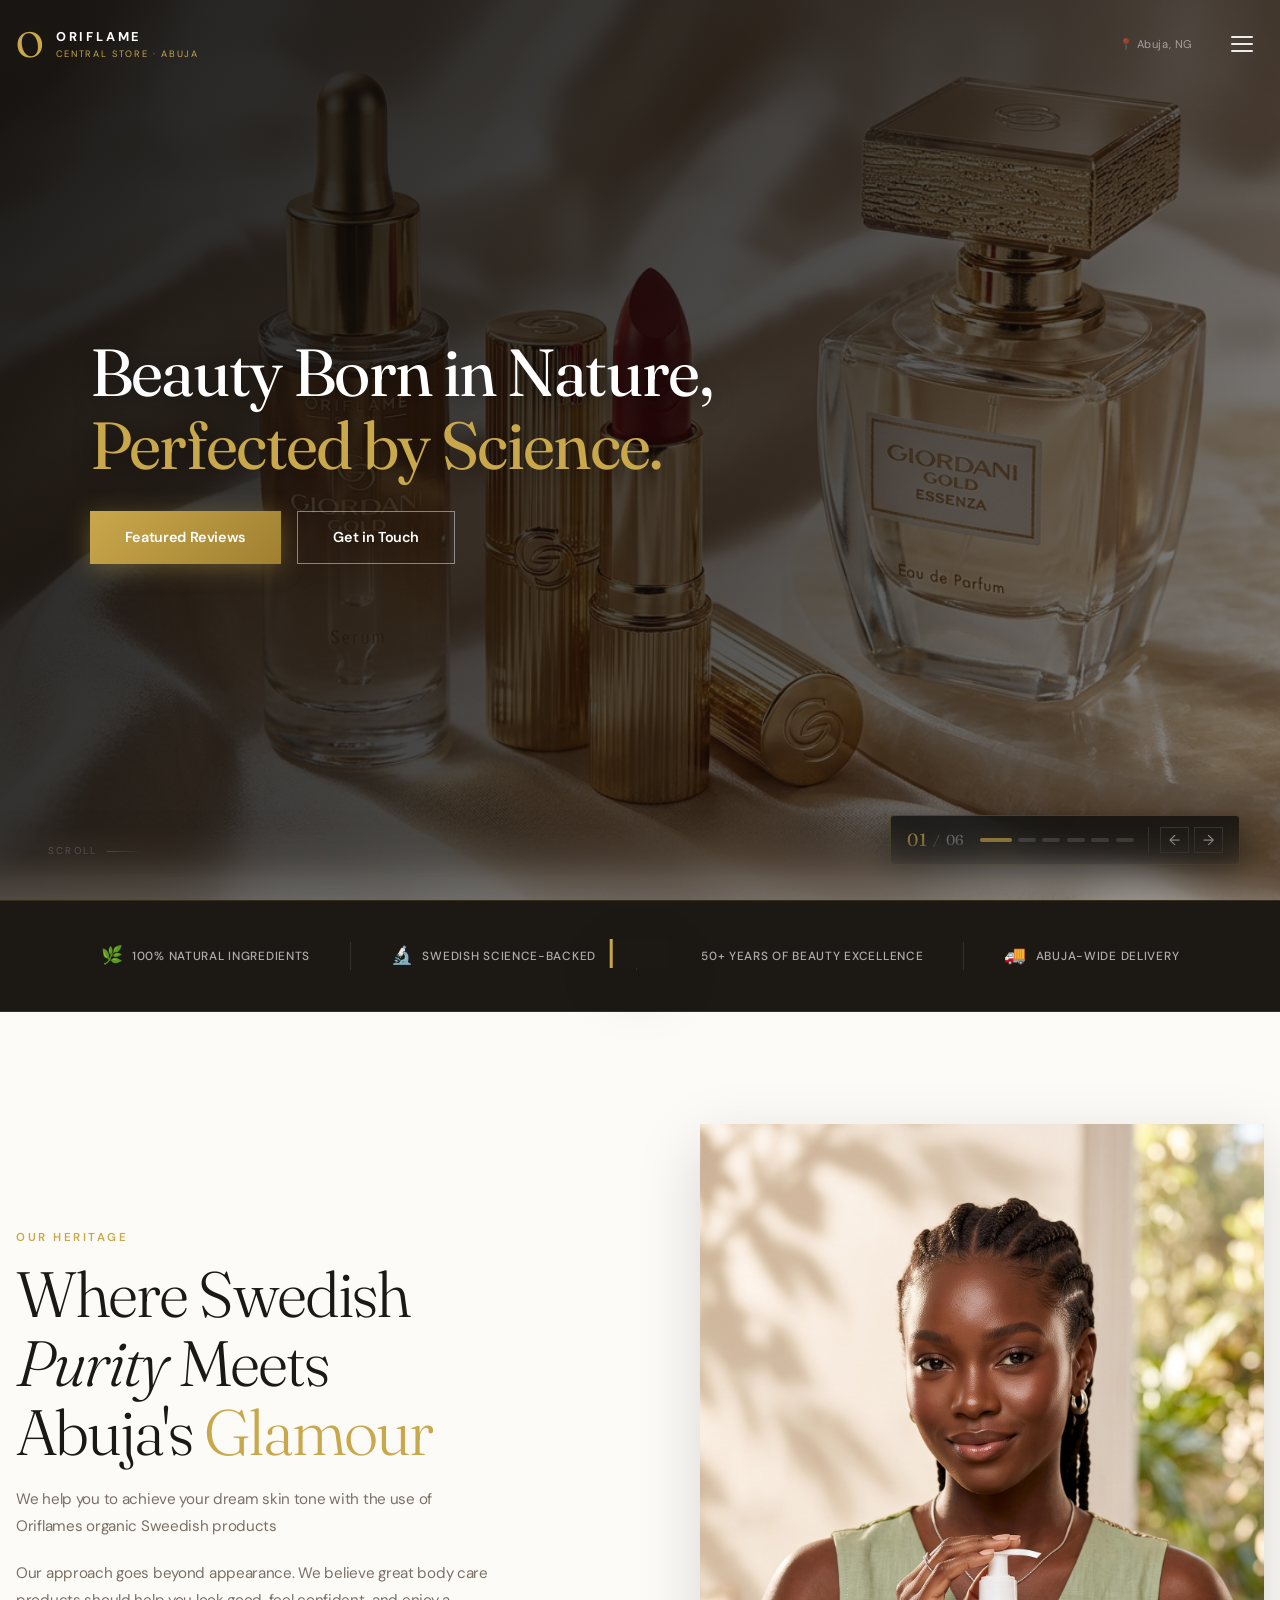
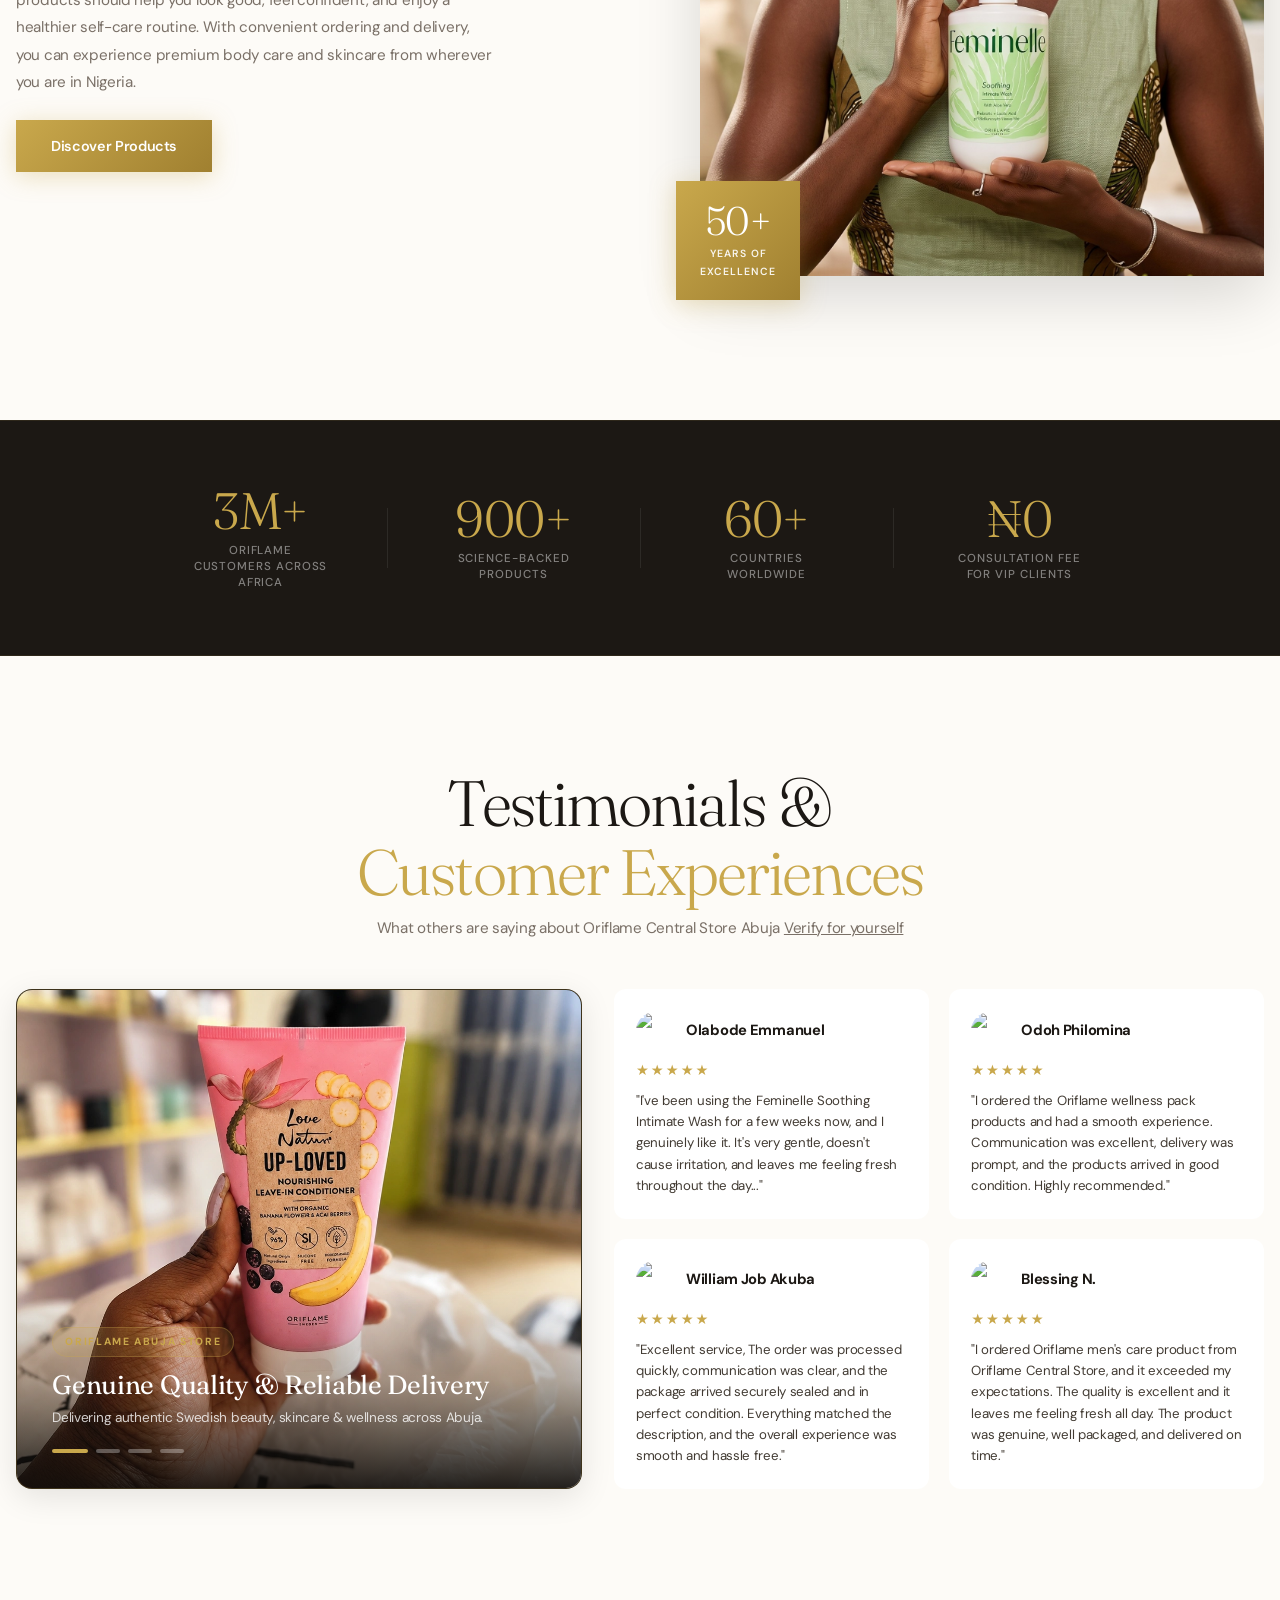
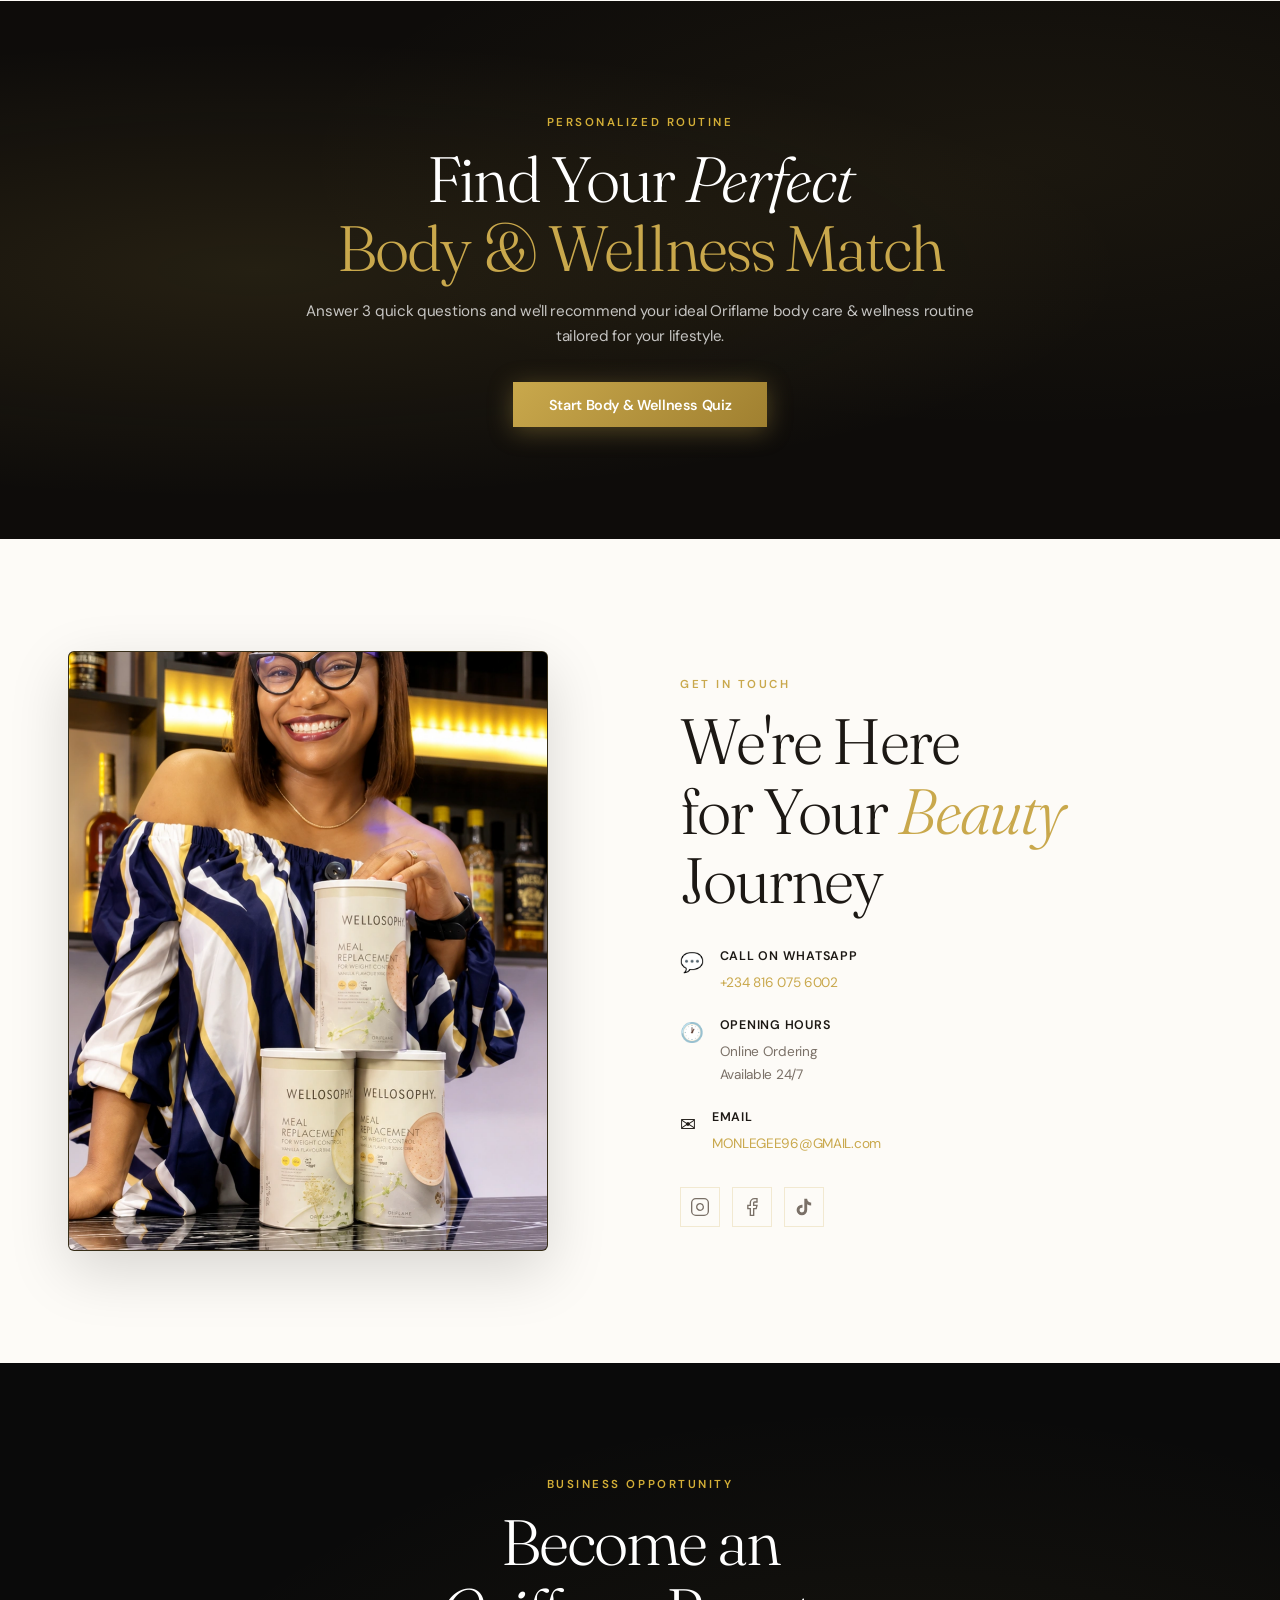
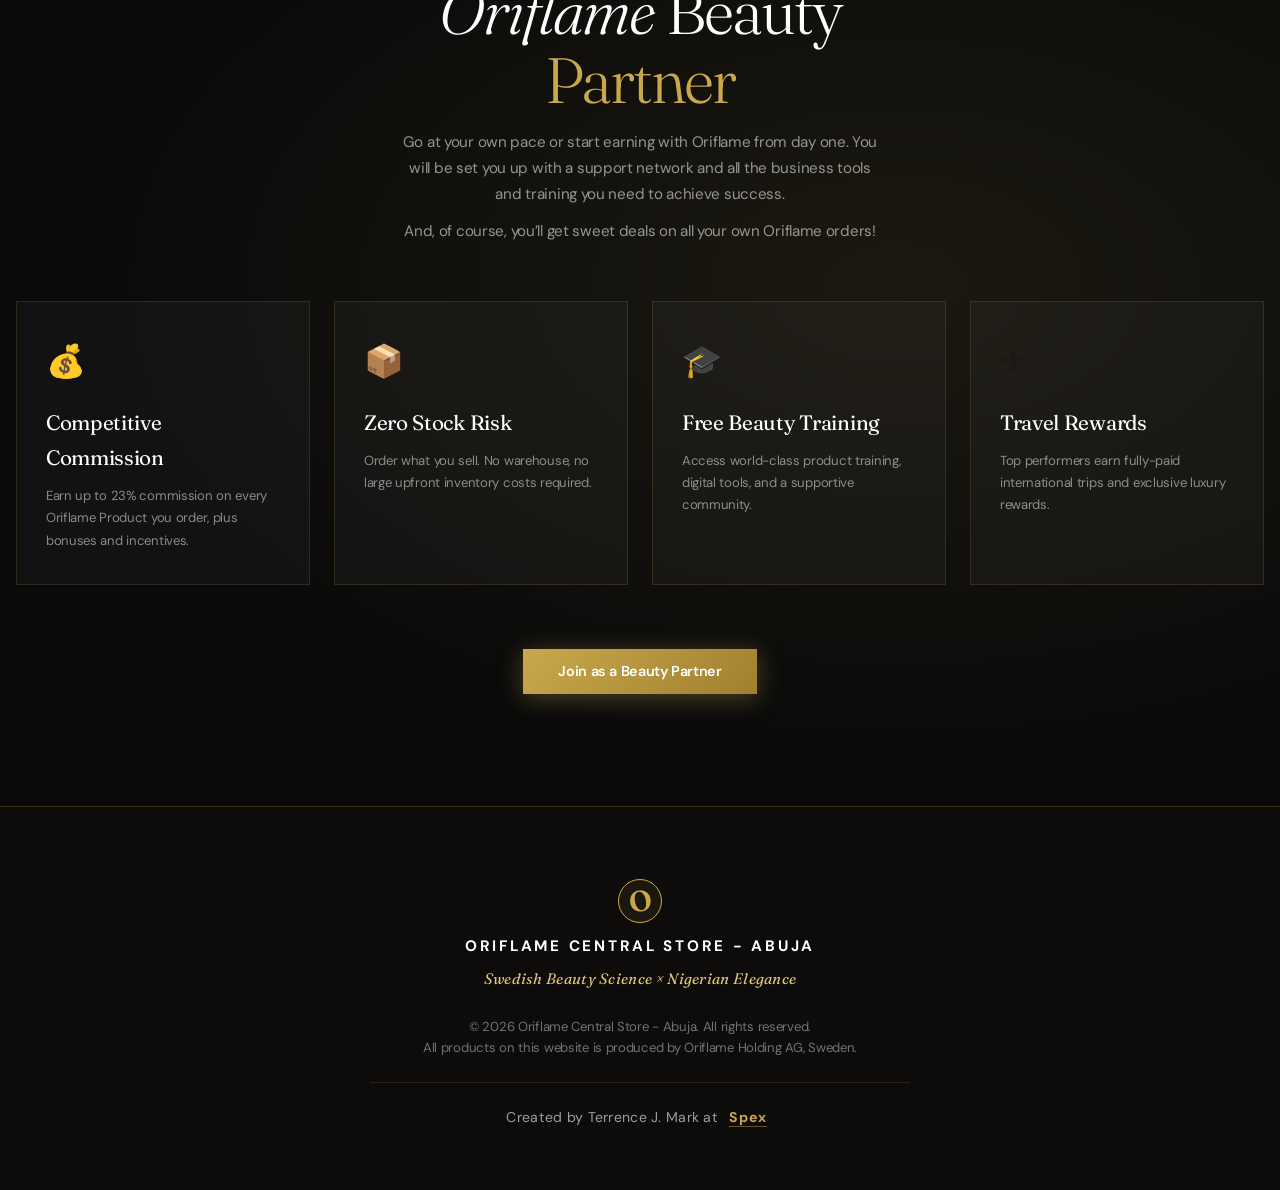
==== index.html @ 10091926 "Update Our Heritage description text in index.html" ====
<!DOCTYPE html>
<html lang="en">

<head>
  <meta charset="UTF-8" />
  <meta name="viewport" content="width=device-width, initial-scale=1.0" />
  <title>Oriflame Abuja | Swedish Beauty Science × Nigerian Elegance</title>
  <meta name="description"
    content="Oriflame Cosmetics Abuja Branch — Discover luxury Swedish skincare, Giordani Gold makeup, iconic fragrances, and wellness products. Book a VIP beauty consultation in Maitama, Wuse II or Gwarinpa." />
  <link rel="preconnect" href="https://fonts.googleapis.com" />
  <link rel="preconnect" href="https://fonts.gstatic.com" crossorigin />
  <link
    href="https://fonts.googleapis.com/css2?family=DM+Sans:ital,opsz,wght@0,9..40,300..700;1,9..40,300..700&family=Fraunces:ital,opsz,wght@0,9..144,300..700;1,9..144,300..700&display=swap"
    rel="stylesheet" />
  <link rel="stylesheet" href="styles.css" />
</head>

<body>

  <!-- ═══════ PRELOADER ═══════ -->
  <div id="preloader" class="preloader">
    <div class="preloader__inner">
      <div class="preloader__logo">
        <span class="preloader__logo-icon">O</span>
        <div class="preloader__logo-text">
          <span class="preloader__brand">ORIFLAME</span>
          <span class="preloader__sub">CENTRAL STORE · ABUJA</span>
        </div>
      </div>
      <div class="preloader__bar">
        <div class="preloader__fill"></div>
      </div>
    </div>
  </div>

  <!-- ═══════ TOAST ═══════ -->
  <div id="toast" class="toast" role="alert" aria-live="polite"></div>



  <!-- ═══════ CATALOGUE DRAWER (SIDEBAR ON DESKTOP, FULL PAGE ON MOBILE) ═══════ -->
  <div id="catalogue-overlay" class="catalogue-overlay"></div>
  <aside id="catalogue-drawer" class="catalogue-drawer" aria-label="Oriflame Product Catalogue">

    <!-- ── VIEW 1: CATALOGUE LIST VIEW ── -->
    <div id="catalogue-list-view" class="catalogue-view">
      <div class="catalogue-drawer__header">
        <div class="catalogue-drawer__header-actions">
          <button id="catalogue-back-to-menu-btn" class="catalogue-drawer__back-btn catalogue-drawer__back-btn--menu" aria-label="Back to navigation menu">
            <svg viewBox="0 0 24 24" width="16" height="16" fill="none" stroke="currentColor" stroke-width="2.2" stroke-linecap="round" stroke-linejoin="round">
              <line x1="19" y1="12" x2="5" y2="12"></line>
              <polyline points="12 19 5 12 12 5"></polyline>
            </svg>
            <span>Back to Menu</span>
          </button>
          <button id="catalogue-close-btn" class="catalogue-drawer__close" aria-label="Close catalogue">&#x2715;</button>
        </div>
        <div class="catalogue-drawer__title-wrap">
          <span class="catalogue-drawer__eyebrow">Abuja Store</span>
          <h2 class="catalogue-drawer__title">Product Catalogue</h2>
        </div>
      </div>

      <div class="catalogue-drawer__body">
        <div class="catalogue-list">
          <!-- Item 1: Optimals set -->
          <div class="catalog-list-item" data-id="cat-01">
            <div class="catalog-list-item__head" role="button" tabindex="0">
              <div class="catalog-list-item__thumb">
                <img src="assets/images/cat_optimals.webp" alt="Optimals set" />
              </div>
              <div class="catalog-list-item__meta">
                <h3 class="catalog-list-item__title">Optimals set</h3>
                <p class="catalog-list-item__preview">When your skin tone evens o...</p>
              </div>
              <div class="catalog-list-item__toggle" aria-hidden="true">
                <svg class="toggle-icon-plus" viewBox="0 0 24 24" width="18" height="18" fill="none"
                  stroke="currentColor" stroke-width="2">
                  <line x1="12" y1="5" x2="12" y2="19"></line>
                  <line x1="5" y1="12" x2="19" y2="12"></line>
                </svg>
              </div>
            </div>
          </div>

          <!-- Item 2: Weightloss mistakes -->
          <div class="catalog-list-item" data-id="cat-02">
            <div class="catalog-list-item__head" role="button" tabindex="0">
              <div class="catalog-list-item__thumb">
                <img src="assets/images/cat_weightloss.webp" alt="Weightloss mistakes" />
              </div>
              <div class="catalog-list-item__meta">
                <h3 class="catalog-list-item__title">Weightloss mistakes</h3>
                <p class="catalog-list-item__preview">Weightloss doesn't have to b...</p>
              </div>
              <div class="catalog-list-item__toggle" aria-hidden="true">
                <svg class="toggle-icon-plus" viewBox="0 0 24 24" width="18" height="18" fill="none"
                  stroke="currentColor" stroke-width="2">
                  <line x1="12" y1="5" x2="12" y2="19"></line>
                  <line x1="5" y1="12" x2="19" y2="12"></line>
                </svg>
              </div>
            </div>
          </div>

          <!-- Item 3: Personal hygiene -->
          <div class="catalog-list-item" data-id="cat-03">
            <div class="catalog-list-item__head" role="button" tabindex="0">
              <div class="catalog-list-item__thumb">
                <img src="assets/images/cat_hygiene.webp" alt="Personal Hygiene" />
              </div>
              <div class="catalog-list-item__meta">
                <h3 class="catalog-list-item__title">Personal Hygiene</h3>
                <p class="catalog-list-item__preview">Personal Hygiene takes anot...</p>
              </div>
              <div class="catalog-list-item__toggle" aria-hidden="true">
                <svg class="toggle-icon-plus" viewBox="0 0 24 24" width="18" height="18" fill="none"
                  stroke="currentColor" stroke-width="2">
                  <line x1="12" y1="5" x2="12" y2="19"></line>
                  <line x1="5" y1="12" x2="19" y2="12"></line>
                </svg>
              </div>
            </div>
          </div>

          <!-- Item 4: FRAGRANCES -->
          <div class="catalog-list-item" data-id="cat-04">
            <div class="catalog-list-item__head" role="button" tabindex="0">
              <div class="catalog-list-item__thumb">
                <img src="assets/images/cat_fragrances.webp" alt="FRAGRANCES" />
              </div>
              <div class="catalog-list-item__meta">
                <h3 class="catalog-list-item__title">FRAGRANCES</h3>
                <p class="catalog-list-item__preview">Celebrate Life and Smell fab...</p>
              </div>
              <div class="catalog-list-item__toggle" aria-hidden="true">
                <svg class="toggle-icon-plus" viewBox="0 0 24 24" width="18" height="18" fill="none"
                  stroke="currentColor" stroke-width="2">
                  <line x1="12" y1="5" x2="12" y2="19"></line>
                  <line x1="5" y1="12" x2="19" y2="12"></line>
                </svg>
              </div>
            </div>
          </div>

          <!-- Item 5: ALL OR NOTHING -->
          <div class="catalog-list-item" data-id="cat-05">
            <div class="catalog-list-item__head" role="button" tabindex="0">
              <div class="catalog-list-item__thumb">
                <img src="assets/images/cat_all_or_nothing.webp" alt="ALL OR NOTHING Parfum" />
              </div>
              <div class="catalog-list-item__meta">
                <h3 class="catalog-list-item__title">ALL OR NOTHING</h3>
                <p class="catalog-list-item__preview">Live life with passion and b...</p>
              </div>
              <div class="catalog-list-item__toggle" aria-hidden="true">
                <svg class="toggle-icon-plus" viewBox="0 0 24 24" width="18" height="18" fill="none"
                  stroke="currentColor" stroke-width="2">
                  <line x1="12" y1="5" x2="12" y2="19"></line>
                  <line x1="5" y1="12" x2="19" y2="12"></line>
                </svg>
              </div>
            </div>
          </div>

          <!-- Item 6: NovAge MEN -->
          <div class="catalog-list-item" data-id="cat-06">
            <div class="catalog-list-item__head" role="button" tabindex="0">
              <div class="catalog-list-item__thumb">
                <img src="assets/images/cat_novage_men.webp" alt="NovAge MEN Set" />
              </div>
              <div class="catalog-list-item__meta">
                <h3 class="catalog-list-item__title">NovAge MEN</h3>
                <p class="catalog-list-item__preview">Engineered for men's skin to...</p>
              </div>
              <div class="catalog-list-item__toggle" aria-hidden="true">
                <svg class="toggle-icon-plus" viewBox="0 0 24 24" width="18" height="18" fill="none"
                  stroke="currentColor" stroke-width="2">
                  <line x1="12" y1="5" x2="12" y2="19"></line>
                  <line x1="5" y1="12" x2="19" y2="12"></line>
                </svg>
              </div>
            </div>
          </div>
        </div>
      </div>

      <!-- Mobile / Bottom close button -->
      <div class="catalogue-drawer__footer">
        <button id="catalogue-bottom-close-btn" class="btn-catalogue-close">
          <span class="btn-catalogue-close__icon">✕</span>
          <span>Close Catalogue</span>
        </button>
      </div>
    </div>

    <!-- ── VIEW 2: PRODUCT DETAIL VIEW (SHOWN WHEN PICTURE IS CLICKED) ── -->
    <div id="catalogue-detail-view" class="catalogue-view" style="display: none;">
      <div class="catalogue-drawer__header catalogue-drawer__header--detail">
        <button id="catalogue-back-btn" class="catalogue-drawer__back-btn" aria-label="Go back to catalogue">
          <svg viewBox="0 0 24 24" width="18" height="18" fill="none" stroke="currentColor" stroke-width="2.2"
            stroke-linecap="round" stroke-linejoin="round">
            <line x1="19" y1="12" x2="5" y2="12"></line>
            <polyline points="12 19 5 12 12 5"></polyline>
          </svg>
          <span>Back</span>
        </button>
        <button id="catalogue-detail-close-btn" class="catalogue-drawer__close"
          aria-label="Close catalogue">&#x2715;</button>
      </div>

      <div class="catalogue-drawer__body catalogue-detail__body">
        <!-- Picture fills up the side panel -->
        <div class="catalogue-detail__img-container">
          <img id="catalogue-detail-img" src="assets/images/cat_optimals.webp" alt="Optimals set"
            class="catalogue-detail__img" />
        </div>

        <div class="catalogue-detail__content">
          <div class="catalogue-detail__badge-wrap">
            <span class="catalogue-detail__badge">Official Oriflame Abuja</span>
          </div>
          <h2 class="catalogue-detail__title" id="catalogue-detail-title">Optimals set</h2>
          <p class="catalogue-detail__desc" id="catalogue-detail-desc">When your skin tone evens out naturally.</p>

          <div class="catalogue-detail__actions">
            <a id="catalogue-detail-wa-btn" href="https://wa.me/2348160756002" target="_blank" rel="noopener noreferrer"
              class="btn-msg-business">
              <span>Message business</span>
              <svg xmlns="http://www.w3.org/2000/svg" viewBox="0 0 24 24" fill="currentColor" width="18" height="18"
                class="btn-msg-business__wa">
                <path
                  d="M17.472 14.382c-.297-.149-1.758-.867-2.03-.967-.273-.099-.471-.148-.67.15-.197.297-.767.966-.94 1.164-.173.199-.347.223-.644.075-.297-.15-1.255-.463-2.39-1.475-.883-.788-1.48-1.761-1.653-2.059-.173-.297-.018-.458.13-.606.134-.133.298-.347.446-.52.149-.174.198-.298.298-.497.099-.198.05-.371-.025-.52-.075-.149-.669-1.612-.916-2.207-.242-.579-.487-.5-.669-.51-.173-.008-.371-.01-.57-.01-.198 0-.52.074-.792.372-.272.297-1.04 1.016-1.04 2.479 0 1.462 1.065 2.875 1.213 3.074.149.198 2.096 3.2 5.077 4.487.709.306 1.262.489 1.694.625.712.227 1.36.195 1.871.118.571-.085 1.758-.719 2.006-1.413.248-.694.248-1.289.173-1.413-.074-.124-.272-.198-.57-.347z" />
                <path
                  d="M12 0C5.373 0 0 5.373 0 12c0 2.134.558 4.133 1.535 5.865L.057 23.998l6.305-1.655A11.954 11.954 0 0012 24c6.627 0 12-5.373 12-12S18.627 0 12 0zm0 21.818a9.794 9.794 0 01-4.99-1.368l-.358-.213-3.742.981.999-3.645-.234-.374A9.786 9.786 0 012.182 12C2.182 6.57 6.57 2.182 12 2.182S21.818 6.57 21.818 12 17.43 21.818 12 21.818z" />
              </svg>
            </a>
            <div class="catalogue-card__cart-wrap" id="catalogue-detail-cart-wrap" data-item-id="cat-01">
              <button class="btn-add-cart" id="catalogue-detail-add-btn" data-id="cat-01">
                <span>Add to cart</span>
              </button>
              <div class="cart-stepper" id="catalogue-detail-stepper" style="display:none">
                <button class="cart-stepper__btn cart-stepper__btn--dec" data-action="dec" data-id="cat-01"
                  aria-label="Decrease quantity">−</button>
                <span class="cart-stepper__qty">1</span>
                <button class="cart-stepper__btn cart-stepper__btn--inc" data-action="inc" data-id="cat-01"
                  aria-label="Increase quantity">+</button>
              </div>
            </div>
          </div>
        </div>
      </div>
    </div>
  </aside>

  <!-- ═══════ HEADER ═══════ -->
  <header id="site-header" class="header">
    <div class="header__inner container">
      <a href="#" class="header__logo" aria-label="2026 Oriflame Central Store Abuja Home">
        <span class="header__logo-icon">O</span>
        <div class="header__logo-text">
          <span class="header__brand">ORIFLAME</span>
          <span class="header__sub">CENTRAL STORE · ABUJA</span>
        </div>
      </a>
      <nav class="header__nav" id="main-nav" aria-label="Main navigation">
        <a href="#catalog" class="header__nav-link">Catalogue</a>
        <a href="#quiz" class="header__nav-link">Wellness Quiz</a>
        <a href="#featured-reviews" class="header__nav-link">Testimonials</a>
        <a href="#partners" class="header__nav-link">Become a Partner</a>
        <a href="#contact" class="header__nav-link">Contact</a>
      </nav>
      <div class="header__actions">
        <span class="header__location">📍 Abuja, NG</span>
        <button class="header__menu-btn" id="menu-btn" aria-label="Toggle menu" aria-expanded="false">
          <span></span><span></span><span></span>
        </button>
      </div>
    </div>
  </header>

  <main>

    <!-- ═══════ HERO ═══════ -->
    <section class="hero" id="hero">
      <div class="hero__slides">
        <div class="hero__slide hero__slide--1 is-active" data-caption="Giordani Gold MasterCreation">
          <img src="assets/images/hero_cosmetics.jpg" alt="Giordani Gold luxury cosmetics collection"
            class="hero__img" />
          <div class="hero__gradient"></div>
        </div>
        <div class="hero__slide hero__slide--2" data-caption="Possess Absolute Eau de Parfum">
          <img src="assets/images/perfume_possess.jpg" alt="Possess Eau de Parfum luxury fragrance" class="hero__img" />
          <div class="hero__gradient"></div>
        </div>
        <div class="hero__slide hero__slide--3" data-caption="NovAge Ultimate Lift Skincare">
          <img src="assets/images/novage_ultimate_lift.jpg" alt="NovAge Advanced Skincare" class="hero__img" />
          <div class="hero__gradient"></div>
        </div>
        <div class="hero__slide hero__slide--4" data-caption="Love Nature Organic Body Care">
          <img src="assets/images/wellness_bodycare.jpg" alt="Love Nature Honey and Almond Body Care"
            class="hero__img" />
          <div class="hero__gradient"></div>
        </div>
        <div class="hero__slide hero__slide--5" data-caption="THE ONE Tremendous Mascara">
          <img src="assets/images/the_one_mascara.jpg" alt="THE ONE Tremendous Volume Mascara" class="hero__img" />
          <div class="hero__gradient"></div>
        </div>
        <div class="hero__slide hero__slide--6" data-caption="Giordani Gold Essenza EDP">
          <img src="assets/images/giordani_essenza_edp.jpg" alt="Giordani Gold Essenza Italian Luxury Fragrance"
            class="hero__img" />
          <div class="hero__gradient"></div>
        </div>
      </div>

      <div class="hero__content container">
        <h1 class="hero__headline">
          <span class="hero__headline-line">Beauty Born in Nature,</span>
          <span class="hero__headline-gold">Perfected by Science.</span>
        </h1>
        <div class="hero__ctas">
          <a href="#featured-reviews" class="btn btn--primary">Featured Reviews</a>
          <a href="#contact" class="btn btn--ghost">Get in Touch</a>
        </div>
      </div>

      <!-- Dedicated Luxury Slide Controls (Positioned bottom-right away from buttons) -->
      <div class="hero__controls">
        <div class="hero__counter">
          <span id="hero-current-num">01</span>
          <span class="hero__counter-divider">/</span>
          <span id="hero-total-num">06</span>
        </div>
        <div class="hero__nav" id="hero-nav">
          <button class="hero__dot is-active" data-slide="0" aria-label="Slide 1: Giordani Gold"><span
              class="hero__dot-fill"></span></button>
          <button class="hero__dot" data-slide="1" aria-label="Slide 2: Possess EDP"><span
              class="hero__dot-fill"></span></button>
          <button class="hero__dot" data-slide="2" aria-label="Slide 3: NovAge Skincare"><span
              class="hero__dot-fill"></span></button>
          <button class="hero__dot" data-slide="3" aria-label="Slide 4: Love Nature"><span
              class="hero__dot-fill"></span></button>
          <button class="hero__dot" data-slide="4" aria-label="Slide 5: THE ONE"><span
              class="hero__dot-fill"></span></button>
          <button class="hero__dot" data-slide="5" aria-label="Slide 6: Essenza EDP"><span
              class="hero__dot-fill"></span></button>
        </div>
        <div class="hero__arrows">
          <button id="hero-prev" class="hero__arrow-btn" aria-label="Previous slide">←</button>
          <button id="hero-next" class="hero__arrow-btn" aria-label="Next slide">→</button>
        </div>
      </div>

      <div class="hero__scroll-hint">
        <span>Scroll</span>
        <div class="hero__scroll-line"></div>
      </div>
    </section>

    <!-- ═══════ BRAND STRIP ═══════ -->
    <section class="brand-strip">
      <div class="container">
        <div class="brand-strip__grid">
          <div class="brand-strip__item" data-delay="1">
            <span class="brand-strip__icon">🌿</span>
            <span class="brand-strip__label">100% Natural Ingredients</span>
          </div>
          <div class="brand-strip__divider"></div>
          <div class="brand-strip__item" data-delay="2">
            <span class="brand-strip__icon">🔬</span>
            <span class="brand-strip__label">Swedish Science-Backed</span>
          </div>
          <div class="brand-strip__divider"></div>
          <div class="brand-strip__item" data-delay="3">
            <span class="brand-strip__icon">✦</span>
            <span class="brand-strip__label">50+ Years of Beauty Excellence</span>
          </div>
          <div class="brand-strip__divider"></div>
          <div class="brand-strip__item" data-delay="4">
            <span class="brand-strip__icon">🚚</span>
            <span class="brand-strip__label">Abuja-Wide Delivery</span>
          </div>
        </div>
      </div>
    </section>

    <!-- ═══════ BRAND STORY ═══════ -->
    <section class="story section" id="story">
      <div class="container story__inner">
        <div class="story__text">
          <p class="section-eyebrow">Our Heritage</p>
          <h2 class="section-title">Where Swedish<br /><em>Purity</em> Meets<br />Abuja's <span
              class="gold-text">Glamour</span></h2>
          <p class="story__para">We help you to achieve your dream skin tone with the use of Oriflames organic Sweedish products</p>
          <p class="story__para">Our approach goes beyond appearance. We believe great body care products should help you look good, feel confident, and enjoy a healthier self-care routine. With convenient ordering and delivery, you can experience premium body care and skincare from wherever you are in Nigeria.</p>
          <a href="#catalog" class="btn btn--primary" style="margin-top:1.5rem">Discover Products</a>
        </div>
        <div class="story__visual">
          <div class="story__img-frame">
            <img src="assets/images/about.jpg" data-speed="0.8" alt="Oriflame luxury cosmetics" class="story__img" />
            <div class="story__img-badge">
              <span class="story__badge-num">50+</span>
              <span class="story__badge-text">Years of<br />Excellence</span>
            </div>
          </div>
        </div>
      </div>
    </section>

    <!-- ═══════ STATS ═══════ -->
    <section class="stats-bar">
      <div class="container stats-bar__grid">
        <div class="stats-bar__item">
          <span class="stats-bar__num">3M+</span>
          <span class="stats-bar__label">Oriflame Customers Across Africa</span>
        </div>
        <div class="stats-bar__divider"></div>
        <div class="stats-bar__item">
          <span class="stats-bar__num">900+</span>
          <span class="stats-bar__label">Science-Backed Products</span>
        </div>
        <div class="stats-bar__divider"></div>
        <div class="stats-bar__item">
          <span class="stats-bar__num">60+</span>
          <span class="stats-bar__label">Countries Worldwide</span>
        </div>
        <div class="stats-bar__divider"></div>
        <div class="stats-bar__item">
          <span class="stats-bar__num">₦0</span>
          <span class="stats-bar__label">Consultation Fee for VIP Clients</span>
        </div>
      </div>
    </section>

    <!-- ═══════ FEATURED REVIEWS (TESTIMONIALS) ═══════ -->
    <section class="featured-reviews section" id="featured-reviews">
      <div class="container">
        <div class="featured-reviews__header text-center">
          <h2 class="section-title">Testimonials &amp; <br> <span class="gold-text">Customer Experiences</span></h2>
          <p class="featured-reviews__sub">What others are saying about Oriflame Central Store Abuja <a
              href="https://www.google.com.ng/maps/place/Oriflame+central+store/@-35.2643897,-45.0102997,15z/data=!4m17!1m8!3m7!1s0x1069d30b02b0840f:0xfc70367a3119a953!2sOriflame+central+store!8m2!3d9.0440071!4d7.2887325!10e1!16s%2Fg%2F11pv9dlg_w!3m7!1s0x1069d30b02b0840f:0xfc70367a3119a953!8m2!3d9.0440071!4d7.2887325!9m1!1b1!16s%2Fg%2F11pv9dlg_w?entry=ttu&g_ep=EgoyMDI2MDgxNi4wIKXMDSoASAFQAw%3D%3D"
              target="_blank" rel="noopener noreferrer"
              style="text-decoration: underline; color: var(--gold-300);">Verify for yourself </a> </p>
        </div>

        <div class="featured-reviews__layout">
          <!-- LEFT CARD: Auto-changing 4-picture slideshow -->
          <div class="featured-reviews__left-card">
            <div class="reviews-slideshow" id="reviews-slideshow">
              <div class="reviews-slideshow__slide is-active">
                <img src="assets/images/upscaled_image.webp" alt="Oriflame Abuja Customer Care"
                  class="reviews-slideshow__img" />
              </div>
              <div class="reviews-slideshow__slide">
                <img src="assets/images/review_1.webp" alt="Oriflame Wellness and Beauty"
                  class="reviews-slideshow__img" />
              </div>
              <div class="reviews-slideshow__slide">
                <img src="assets/images/review_3.webp" alt="Wellosophy Meal Replacement Shake"
                  class="reviews-slideshow__img" />
              </div>
              <div class="reviews-slideshow__slide">
                <img src="assets/images/upscaled_image_2.webp" alt="Oriflame Luxury Skincare &amp; Body Care"
                  class="reviews-slideshow__img" />
              </div>
            </div>
            <div class="reviews-slideshow__overlay">
              <span class="reviews-slideshow__badge">Oriflame Abuja Store</span>
              <h3 class="reviews-slideshow__title">Genuine Quality &amp; Reliable Delivery</h3>
              <p class="reviews-slideshow__text">Delivering authentic Swedish beauty, skincare &amp; wellness across
                Abuja.</p>
              <div class="reviews-slideshow__dots" id="reviews-slideshow-dots">
                <span class="reviews-slideshow__dot is-active"></span>
                <span class="reviews-slideshow__dot"></span>
                <span class="reviews-slideshow__dot"></span>
                <span class="reviews-slideshow__dot"></span>
              </div>
            </div>
          </div>

          <!-- RIGHT SIDE: 2x2 Grid of 4 Review Cards -->
          <div class="featured-reviews__right-grid">
            <!-- Review Card 1 -->
            <article class="review-card">
              <div class="review-card__header">
                <img
                  src="https://lh3.googleusercontent.com/a/ACg8ocJlIVDUH3qhx54ElyFeFCNXlkrmT-LfbpRFqNudIcY_-XGaIw=w36-h36-p-rp-mo-br100"
                  alt="Olabode Emmanuel" class="review-card__avatar review-card__avatar--img" />
                <h4 class="review-card__name">Olabode Emmanuel</h4>
              </div>
              <div class="review-card__stars">★★★★★</div>
              <p class="review-card__text">"I've been using the Feminelle Soothing Intimate Wash for a few weeks now,
                and I genuinely like it. It's very gentle, doesn't cause irritation, and leaves me feeling fresh
                throughout the day..."</p>
            </article>

            <!-- Review Card 2 -->
            <article class="review-card">
              <div class="review-card__header">
                <img
                  src="https://lh3.googleusercontent.com/a/ACg8ocLyZAm5a8_f1AL1uwrk9XtTMIiodUNfThx2c7NKe4qiP_U9sQ=w36-h36-p-rp-mo-br100"
                  alt="Odoh Philomina" class="review-card__avatar review-card__avatar--img" />
                <h4 class="review-card__name">Odoh Philomina</h4>
              </div>
              <div class="review-card__stars">★★★★★</div>
              <p class="review-card__text">"I ordered the Oriflame wellness pack products and had a smooth experience.
                Communication was excellent, delivery was prompt, and the products arrived in good condition. Highly
                recommended."</p>
            </article>

            <!-- Review Card 3 -->
            <article class="review-card">
              <div class="review-card__header">
                <img
                  src="https://lh3.googleusercontent.com/a/ACg8ocIeb7DrdzVs_1rKu2O4vN7x3-MnTj0ATF6vDfT74OBAvMRGog=w36-h36-p-rp-mo-br100"
                  alt="William Job Akuba" class="review-card__avatar review-card__avatar--img" />
                <h4 class="review-card__name">William Job Akuba</h4>
              </div>
              <div class="review-card__stars">★★★★★</div>
              <p class="review-card__text">"Excellent service, The order was processed quickly, communication was clear,
                and the package arrived securely sealed and in perfect condition. Everything matched the description,
                and the overall experience was smooth and hassle free."</p>
            </article>

            <!-- Review Card 4 -->
            <article class="review-card">
              <div class="review-card__header">
                <img
                  src="https://lh3.googleusercontent.com/a/ACg8ocJ6b-zDUU9ih5JLke-XW3D7A_SvUJEXUCjUr29kc4kaODKA-A=w36-h36-p-rp-mo-br100"
                  alt="Blessing N." class="review-card__avatar review-card__avatar--img" />
                <h4 class="review-card__name">Blessing N.</h4>
              </div>
              <div class="review-card__stars">★★★★★</div>
              <p class="review-card__text">"I ordered Oriflame men's care product from Oriflame Central Store, and it
                exceeded my expectations. The quality is excellent and it leaves me feeling fresh all day. The product
                was genuine, well packaged, and delivered on time."</p>
            </article>
          </div>
        </div>
      </div>
    </section>

    <!-- ═══════ BODY & WELLNESS QUIZ ═══════ -->
    <section class="quiz section" id="quiz">
      <div class="quiz__bg"></div>
      <div class="container quiz__inner">
        <div class="quiz__intro" id="quiz-intro">
          <p class="section-eyebrow" style="color:#D4AF37">Personalized Routine</p>
          <h2 class="section-title" style="color:#fff">Find Your <em>Perfect</em><br /><span class="gold-text">Body
              &amp; Wellness Match</span></h2>
          <p class="quiz__desc" style="color:rgba(255,255,255,0.75)">Answer 3 quick questions and we'll recommend your
            ideal Oriflame body care &amp; wellness routine tailored for your lifestyle.</p>
          <button id="start-quiz-btn" class="btn btn--primary">Start Body &amp; Wellness Quiz</button>
        </div>
        <div class="quiz__widget" id="quiz-widget" aria-hidden="true">
          <div class="quiz__progress">
            <div class="quiz__progress-bar" id="quiz-progress-bar"></div>
          </div>
          <div id="quiz-step" class="quiz__step"></div>
          <div class="quiz__controls">
            <button id="quiz-back-btn" class="btn btn--ghost quiz__back-btn" style="display:none">← Back</button>
          </div>
        </div>
        <div class="quiz__result" id="quiz-result" aria-hidden="true"></div>
      </div>
    </section>

    <!-- ═══════ CONTACT ═══════ -->
    <section class="contact section" id="contact">
      <div class="container contact__inner">
        <div class="contact__visual">
          <div class="contact__img-frame">
            <img src="assets/images/contact_wellosophy.webp" alt="Oriflame Beauty & Wellness with Wellosophy"
              class="contact__img" data-speed=".8" />
          </div>
        </div>
        <div class="contact__info">
          <p class="section-eyebrow">Get in Touch</p>
          <h2 class="section-title">We're Here<br />for Your <span class="gold-text"><em>Beauty</em></span><br />Journey
          </h2>
          <ul class="contact__details">
            <li>
              <span class="contact__icon">💬</span>
              <div>
                <strong>Call on WhatsApp</strong>
                <p><a href="https://wa.me/2348160756002" target="_blank" rel="noopener noreferrer">+234 816 075 6002</a>
                </p>
              </div>
            </li>
            <li>
              <span class="contact__icon">🕐</span>
              <div>
                <strong>Opening Hours</strong>
                <p>Online Ordering<br />Available 24/7</p>
              </div>
            </li>
            <li>
              <span class="contact__icon">✉️</span>
              <div>
                <strong>Email</strong>
                <p><a
                    href="mailto:MONLEGEE96@GMAIL.com?subject=Oriflame%20Product%20Inquiry&body=I%20would%20like%20to%20know%20more%20about%20your%20products">MONLEGEE96@GMAIL.com</a>
                </p>
              </div>
            </li>
          </ul>
          <div class="contact__socials">
            <a href="https://www.instagram.com/monle__bate?igsi=MW53YnFvbXZncmVlbw==" target="_blank"
              rel="noopener noreferrer" class="contact__social-link" aria-label="Monle Bate on WhatsApp">
              <svg xmlns="http://www.w3.org/2000/svg" viewBox="0 0 24 24" fill="none" stroke="currentColor"
                stroke-width="1.6" width="20" height="20">
                <rect x="2" y="2" width="20" height="20" rx="5" ry="5" />
                <path d="M16 11.37A4 4 0 1112.63 8 4 4 0 0116 11.37z" />
                <line x1="17.5" y1="6.5" x2="17.51" y2="6.5" />
              </svg>
            </a>
            <a href="https://www.facebook.com/search/top?q=monle%20bate" target="_blank" rel="noopener noreferrer"
              class="contact__social-link" aria-label="Monle Bate on Facebook">
              <svg xmlns="http://www.w3.org/2000/svg" viewBox="0 0 24 24" fill="none" stroke="currentColor"
                stroke-width="1.6" width="20" height="20">
                <path d="M18 2h-3a5 5 0 00-5 5v3H7v4h3v8h4v-8h3l1-4h-4V7a1 1 0 011-1h3z" />
              </svg>
            </a>
            <a href="https://www.tiktok.com/@monlebate" target="_blank" rel="noopener noreferrer"
              class="contact__social-link" aria-label="Monle Bate on TikTok">
              <svg xmlns="http://www.w3.org/2000/svg" viewBox="0 0 24 24" fill="currentColor" width="20" height="20">
                <path
                  d="M19.589 6.686a4.793 4.793 0 0 1-3.77-4.245V2h-3.445v13.672a2.896 2.896 0 1 1-2.896-2.896c.244 0 .484.03.714.087V9.313a6.33 6.33 0 0 0-.714-.04 6.341 6.341 0 1 0 6.341 6.341V8.662a8.22 8.22 0 0 0 4.77 1.519V6.736a4.78 4.78 0 0 1-1.000-.05z" />
              </svg>
            </a>
          </div>
        </div>
      </div>
    </section>

    <!-- ═══════ BRAND PARTNER ═══════ -->
    <section class="partners section" id="partners">
      <div class="partners__bg"></div>
      <div class="container partners__inner">
        <div class="partners__header">
          <p class="section-eyebrow" style="color:#D4AF37">Business Opportunity</p>
          <h2 class="section-title" style="color:#fff">Become an<br /><em>Oriflame</em> Beauty<br /><span
              class="gold-text">Partner</span></h2>
          <p class="partners__desc">Go at your own pace or start earning with Oriflame from day one. You will be set you up with a support network and all the business tools and training you need to achieve success.</p>
          <p class="partners__desc" style="margin-top: 0.75rem;">And, of course, you’ll get sweet deals on all your own Oriflame orders!</p>
        </div>
        <div class="partners__benefits">
          <div class="partners__benefit-card">
            <span class="partners__benefit-icon">💰</span>
            <h3>Competitive Commission</h3>
            <p>Earn up to 23% commission on every Oriflame Product you order, plus bonuses and incentives.</p>
          </div>
          <div class="partners__benefit-card">
            <span class="partners__benefit-icon">📦</span>
            <h3>Zero Stock Risk</h3>
            <p>Order what you sell. No warehouse, no large upfront inventory costs required.</p>
          </div>
          <div class="partners__benefit-card">
            <span class="partners__benefit-icon">🎓</span>
            <h3>Free Beauty Training</h3>
            <p>Access world-class product training, digital tools, and a supportive community.</p>
          </div>
          <div class="partners__benefit-card">
            <span class="partners__benefit-icon">✈️</span>
            <h3>Travel Rewards</h3>
            <p>Top performers earn fully-paid international trips and exclusive luxury rewards.</p>
          </div>
        </div>
        <div class="text-center" style="margin-top: 3rem;">
          <button id="partner-signup-btn" class="btn btn--primary">Join as a Beauty Partner</button>
        </div>
      </div>
    </section>

    <!-- Partner Signup Modal -->
    <div id="partner-modal-overlay" class="modal-overlay" aria-hidden="true">
      <div class="modal" role="dialog" aria-modal="true" aria-labelledby="partner-modal-title">
        <button class="modal__close" id="partner-modal-close" aria-label="Close modal">&#x2715;</button>
        <div class="modal__icon">✦</div>
        <h3 id="partner-modal-title" class="modal__title">Join Oriflame Abuja</h3>
        <p class="modal__desc">Fill in your details and our team will reach out within 24 hours to get you started.</p>
        <form id="partner-form" class="modal__form" novalidate>
          <div class="form-group">
            <label for="p-name" class="form-label">Full Name</label>
            <input type="text" id="p-name" name="p-name" class="form-input" placeholder="Your full name" required />
          </div>
          <div class="form-group">
            <label for="p-phone" class="form-label">WhatsApp Number</label>
            <input type="tel" id="p-phone" name="p-phone" class="form-input" placeholder="+234 800 000 0000" required />
          </div>
          <div class="form-group">
            <label for="p-area" class="form-label">Area in Abuja</label>
            <input type="text" id="p-area" name="p-area" class="form-input" placeholder="e.g. Maitama, Wuse, Garki"
              required />
          </div>
          <button type="submit" class="btn btn--primary" style="width:100%">Send Application</button>
        </form>
      </div>
    </div>

  </main>

  <!-- ═══════ FOOTER ═══════ -->
  <footer class="footer">
    <div class="container footer__inner">
      <div class="footer__brand">
        <span class="footer__logo">O</span>
        <span class="footer__brand-name">ORIFLAME CENTRAL STORE - ABUJA</span>
        <p class="footer__brand-tagline">Swedish Beauty Science × Nigerian Elegance</p>
      </div>
      <p class="footer__legal">© 2026 Oriflame Central Store - Abuja. All rights reserved.<br />
        All products on this website is produced by Oriflame Holding AG, Sweden.</p>
      <p class="footer__credit">Created by Terrence J. Mark at <a href="https://spex.com.ng" target="_blank" rel="noopener noreferrer" class="footer__credit-link">Spex</a></p>
    </div>
  </footer>

  <!-- ═══════ FLOATING WHATSAPP BUTTON ═══════ -->
  <a href="https://wa.me/2348160756002?text=Hi%2C%20my%20name%20is%20" target="_blank" rel="noopener noreferrer"
    class="floating-wa-btn" aria-label="Chat with Support on WhatsApp">
    <div class="floating-wa-btn__pulse"></div>
    <svg xmlns="http://www.w3.org/2000/svg" viewBox="0 0 24 24" fill="currentColor" width="26" height="26">
      <path
        d="M17.472 14.382c-.297-.149-1.758-.867-2.03-.967-.273-.099-.471-.148-.67.15-.197.297-.767.966-.94 1.164-.173.199-.347.223-.644.075-.297-.15-1.255-.463-2.39-1.475-.883-.788-1.48-1.761-1.653-2.059-.173-.297-.018-.458.13-.606.134-.133.298-.347.446-.52.149-.174.198-.298.298-.497.099-.198.05-.371-.025-.52-.075-.149-.669-1.612-.916-2.207-.242-.579-.487-.5-.669-.51-.173-.008-.371-.01-.57-.01-.198 0-.52.074-.792.372-.272.297-1.04 1.016-1.04 2.479 0 1.462 1.065 2.875 1.213 3.074.149.198 2.096 3.2 5.077 4.487.709.306 1.262.489 1.694.625.712.227 1.36.195 1.871.118.571-.085 1.758-.719 2.006-1.413.248-.694.248-1.289.173-1.413-.074-.124-.272-.198-.57-.347z" />
      <path
        d="M12 0C5.373 0 0 5.373 0 12c0 2.134.558 4.133 1.535 5.865L.057 23.998l6.305-1.655A11.954 11.954 0 0012 24c6.627 0 12-5.373 12-12S18.627 0 12 0zm0 21.818a9.794 9.794 0 01-4.99-1.368l-.358-.213-3.742.981.999-3.645-.234-.374A9.786 9.786 0 012.182 12C2.182 6.57 6.57 2.182 12 2.182S21.818 6.57 21.818 12 17.43 21.818 12 21.818z" />
    </svg>
    <span class="floating-wa-btn__label">Chat Support</span>
  </a>

  <!-- ═══════ BOTTOM BLUR BAR ═══════ -->
  <div class="bottom-blur-wrapper" aria-hidden="true">
    <div class="bottom-blur-bar"></div>
  </div>

  <script src="app.js"></script>
</body>

</html>
---- styles.css ----
/* ═══════════════════════════════════════════════════════════════════
   ORIFLAME ABUJA — LUXURY DESIGN SYSTEM
   ═══════════════════════════════════════════════════════════════════ */

/* ── 1. CSS CUSTOM PROPERTIES ───────────────────────────────────────── */
:root {
  /* Color Palette */
  --clr-gold:        #C9A84C;
  --clr-gold-light:  #DFC47B;
  --clr-gold-dark:   #A08030;
  --clr-bg:          #FDFBF7;
  --clr-surface:     #FFFFFF;
  --clr-surface-2:   #F7F3EB;
  --clr-obsidian:    #0E0C0A;
  --clr-dark:        #1C1814;
  --clr-mid:         #423B33;
  --clr-muted:       #7A7067;
  --clr-border:      rgba(201, 168, 76, 0.22);
  --clr-rose:        #F4ECE1;

  /* Typography */
  --ff-serif:  'Fraunces', Georgia, serif;
  --ff-sans:   'DM Sans', system-ui, sans-serif;

  /* Spacing */
  --section-py:  7rem;
  --container:   1280px;

  /* Shadows */
  --shadow-sm:   0 2px 12px rgba(0,0,0,0.06);
  --shadow-md:   0 8px 32px rgba(0,0,0,0.10);
  --shadow-lg:   0 20px 60px rgba(0,0,0,0.15);
  --shadow-gold: 0 4px 24px rgba(201, 168, 76, 0.35);

  /* Transitions */
  --t-fast:    0.18s ease;
  --t-med:     0.35s cubic-bezier(0.4, 0, 0.2, 1);
  --t-slow:    0.6s cubic-bezier(0.4, 0, 0.2, 1);
}

/* ── 2. RESET & BASE ─────────────────────────────────────────────────── */
*, *::before, *::after { box-sizing: border-box; margin: 0; padding: 0; }

html {
  scroll-behavior: smooth;
  font-size: 16px;
  overflow-x: hidden;
  width: 100%;
  max-width: 100vw;
}

body {
  font-family: var(--ff-sans);
  background: var(--clr-bg);
  color: var(--clr-dark);
  line-height: 1.7;
  letter-spacing: -0.018em;
  -webkit-font-smoothing: antialiased;
  overflow-x: hidden;
  width: 100%;
  max-width: 100vw;
  position: relative;
}

img { display: block; max-width: 100%; height: auto; }
a { color: inherit; text-decoration: none; }
button { cursor: pointer; border: none; background: none; font-family: inherit; }
input, select, textarea { font-family: inherit; }
ul { list-style: none; }

/* ── 3. UTILITIES ────────────────────────────────────────────────────── */
.container {
  width: min(var(--container), 100% - 2rem);
  margin-inline: auto;
}

.section { padding: var(--section-py) 0; }
.section-eyebrow {
  font-family: var(--ff-sans);
  font-size: 0.72rem;
  font-weight: 600;
  letter-spacing: 0.22em;
  text-transform: uppercase;
  color: var(--clr-gold);
  margin-bottom: 0.75rem;
}
.section-title {
  font-family: var(--ff-serif);
  font-size: clamp(2.6rem, 5vw, 4.2rem);
  font-weight: 300;
  line-height: 1.08;
  letter-spacing: -0.03em;
  color: var(--clr-dark);
}
.section-title em { font-style: italic; font-weight: 300; }
.gold-text { color: var(--clr-gold); }
.text-center { text-align: center; }

/* ── 4. BUTTONS ──────────────────────────────────────────────────────── */
.btn {
  display: inline-flex;
  align-items: center;
  gap: 0.5rem;
  padding: 0.85rem 2.2rem;
  border-radius: 0;
  font-family: var(--ff-sans);
  font-size: 0.9rem;
  font-weight: 600;
  letter-spacing: -0.025em;
  text-transform: none;
  transition: all var(--t-med);
  white-space: nowrap;
  position: relative;
  overflow: hidden;
}
.btn::after {
  content: '';
  position: absolute;
  inset: 0;
  background: rgba(255,255,255,0.12);
  opacity: 0;
  transition: opacity var(--t-fast);
}
.btn:hover::after { opacity: 1; }

.btn--primary {
  background: linear-gradient(135deg, var(--clr-gold) 0%, var(--clr-gold-dark) 100%);
  color: #fff;
  box-shadow: var(--shadow-gold);
}
.btn--primary:hover {
  transform: translateY(-2px);
  box-shadow: 0 8px 32px rgba(201,168,76,0.45);
}
.btn--ghost {
  background: transparent;
  color: #fff;
  border: 1px solid rgba(255,255,255,0.45);
}
.btn--ghost:hover {
  background: rgba(255,255,255,0.12);
  border-color: rgba(255,255,255,0.8);
}
.btn--whatsapp {
  background: #25D366;
  color: #fff;
  width: 100%;
  justify-content: center;
  font-size: 0.82rem;
}
.btn--whatsapp:hover { background: #1ba84e; transform: translateY(-1px); }

/* ── 5. PRELOADER ────────────────────────────────────────────────────── */
.preloader {
  position: fixed;
  inset: 0;
  background: var(--clr-obsidian);
  display: flex;
  align-items: center;
  justify-content: center;
  z-index: 9999;
  transition: opacity 0.6s ease, visibility 0.6s ease;
}
.preloader.is-hidden { opacity: 0; visibility: hidden; pointer-events: none; }
.preloader__inner {
  display: flex;
  flex-direction: column;
  align-items: center;
  text-align: center;
  gap: 1.8rem;
}
.preloader__logo {
  display: flex;
  align-items: center;
  gap: 0.9rem;
  animation: pulse 1.6s ease infinite;
}
.preloader__logo-icon {
  font-family: var(--ff-serif);
  font-size: 3.2rem;
  color: var(--clr-gold);
  line-height: 1;
}
.preloader__logo-text {
  display: flex;
  flex-direction: column;
  text-align: left;
}
.preloader__brand {
  display: block;
  font-size: 1.15rem;
  font-weight: 700;
  letter-spacing: 0.22em;
  color: #fff;
  line-height: 1.2;
}
.preloader__sub {
  display: block;
  font-size: 0.68rem;
  letter-spacing: 0.2em;
  color: var(--clr-gold);
  text-transform: uppercase;
  margin-top: 0.2rem;
}
.preloader__bar {
  width: 180px;
  height: 2px;
  background: rgba(255,255,255,0.1);
  margin: 0 auto;
  overflow: hidden;
  border-radius: 2px;
}
.preloader__fill {
  height: 100%;
  background: var(--clr-gold);
  animation: load 1.6s ease forwards;
}
@keyframes load { from { width: 0; } to { width: 100%; } }
@keyframes pulse { 0%,100% { opacity:1; } 50% { opacity:0.5; } }

/* ── 6. TOAST ────────────────────────────────────────────────────────── */
.toast {
  position: fixed;
  bottom: 2rem;
  left: 50%;
  transform: translateX(-50%) translateY(100px);
  background: var(--clr-dark);
  color: #fff;
  padding: 0.9rem 1.8rem;
  font-size: 0.82rem;
  font-weight: 500;
  letter-spacing: 0.02em;
  border-left: 3px solid var(--clr-gold);
  box-shadow: var(--shadow-lg);
  z-index: 8888;
  transition: transform 0.4s cubic-bezier(0.34, 1.56, 0.64, 1);
  pointer-events: none;
  white-space: nowrap;
}
.toast.is-visible { transform: translateX(-50%) translateY(0); }

/* ── 7. HEADER ───────────────────────────────────────────────────────── */
.header {
  position: fixed;
  top: 0;
  left: 0;
  right: 0;
  z-index: 1000;
  padding: 1.4rem 0;
  transition: transform 0.4s cubic-bezier(0.4, 0, 0.2, 1), opacity 0.4s ease, background var(--t-med), padding var(--t-med), box-shadow var(--t-med);
}
.header.is-past-hero {
  transform: translateY(-100%);
  opacity: 0;
  pointer-events: none;
}
.header.is-scrolled {
  background: rgba(13, 21, 18, 0.96);
  backdrop-filter: blur(16px);
  padding: 0.85rem 0;
  box-shadow: 0 1px 0 rgba(156,219,190,0.15);
}
.header__inner {
  display: flex;
  align-items: center;
  gap: 2rem;
}
.header__logo {
  display: flex;
  align-items: center;
  gap: 0.75rem;
  flex-shrink: 0;
}
.header__logo-icon {
  font-family: var(--ff-serif);
  font-size: 2.2rem;
  color: var(--clr-gold);
  line-height: 1;
}
.header__brand {
  display: block;
  font-size: 0.8rem;
  font-weight: 700;
  letter-spacing: 0.22em;
  color: #fff;
}
.header__sub {
  display: block;
  font-size: 0.58rem;
  letter-spacing: 0.18em;
  color: var(--clr-gold);
  text-transform: uppercase;
}
.header__nav {
  display: none;
}
.header__nav.is-open {
  display: flex;
  flex-direction: column;
  position: fixed;
  top: 0;
  left: 0;
  right: 0;
  bottom: 0;
  width: 100vw;
  height: 100vh;
  height: 100dvh;
  background: rgba(10, 9, 8, 0.98);
  backdrop-filter: blur(24px);
  -webkit-backdrop-filter: blur(24px);
  align-items: center;
  justify-content: center;
  gap: 2.2rem;
  z-index: 1050;
  padding: 2rem;
  animation: fadeIn 0.3s ease;
}
.header__nav.is-open .header__nav-link {
  font-size: 1.6rem;
  font-family: var(--ff-serif);
  font-weight: 300;
  color: rgba(255, 255, 255, 0.88);
  letter-spacing: 0.12em;
  text-transform: uppercase;
  transition: all var(--t-fast);
  position: relative;
}
.header__nav.is-open .header__nav-link::after {
  content: '';
  position: absolute;
  bottom: -4px;
  left: 50%;
  transform: translateX(-50%);
  width: 0;
  height: 1px;
  background: var(--clr-gold);
  transition: width var(--t-med);
}
.header__nav.is-open .header__nav-link:hover {
  color: var(--clr-gold);
  transform: scale(1.05);
}
.header__nav.is-open .header__nav-link:hover::after {
  width: 60%;
}
.header__actions {
  display: flex;
  align-items: center;
  gap: 1.2rem;
  flex-shrink: 0;
  margin-left: auto;
}
.header__location {
  font-size: 0.7rem;
  color: rgba(255,255,255,0.5);
  letter-spacing: 0.05em;
}
.header__cart-btn {
  display: none !important;
}
.header__menu-btn {
  display: flex;
  flex-direction: column;
  justify-content: center;
  align-items: center;
  gap: 5px;
  width: 44px;
  height: 44px;
  padding: 8px;
  cursor: pointer;
  position: relative;
  z-index: 1060;
  background: transparent;
  margin-left: 0.5rem;
}
.header__menu-btn span {
  display: block;
  width: 22px;
  height: 2px;
  background: rgba(255,255,255,0.9);
  border-radius: 2px;
  transition: all var(--t-med);
  pointer-events: none;
}
.header__menu-btn.is-open span:nth-child(1) { transform: translateY(7px) rotate(45deg); background: var(--clr-gold); }
.header__menu-btn.is-open span:nth-child(2) { opacity: 0; transform: scaleX(0); }
.header__menu-btn.is-open span:nth-child(3) { transform: translateY(-7px) rotate(-45deg); background: var(--clr-gold); }

/* ── 8. CART DRAWER (REMOVED) ────────────────────────────────────────── */
.cart-overlay, .cart-drawer, .header__cart-btn, .catalogue-card__cart-wrap, .cart-stepper {
  display: none !important;
}
.cart-drawer__header {
  display: flex;
  align-items: center;
  justify-content: space-between;
  padding: 1.5rem;
  border-bottom: 1px solid var(--clr-border);
}
.cart-drawer__title {
  font-family: var(--ff-serif);
  font-size: 1.4rem;
  font-weight: 400;
}
.cart-drawer__close {
  font-size: 1.1rem;
  color: var(--clr-muted);
  transition: color var(--t-fast);
}
.cart-drawer__close:hover { color: var(--clr-dark); }
.cart-drawer__items {
  flex: 1;
  overflow-y: auto;
  padding: 1rem 1.5rem;
}
.cart-item {
  display: grid;
  grid-template-columns: 60px 1fr auto;
  gap: 1rem;
  align-items: center;
  padding: 1rem 0;
  border-bottom: 1px solid var(--clr-border);
  animation: fadeIn 0.3s ease;
}
.cart-item__img {
  width: 60px;
  height: 60px;
  object-fit: cover;
  border-radius: 2px;
}
.cart-item__name {
  font-size: 0.82rem;
  font-weight: 600;
  line-height: 1.3;
}
.cart-item__cat {
  font-size: 0.7rem;
  color: var(--clr-muted);
  margin-top: 0.2rem;
}
.cart-item__price { font-size: 0.82rem; color: var(--clr-gold); font-weight: 600; }
.cart-item__qty {
  display: flex;
  align-items: center;
  gap: 0.5rem;
  margin-top: 0.4rem;
}
.cart-item__qty button {
  width: 22px;
  height: 22px;
  border: 1px solid var(--clr-border);
  font-size: 0.9rem;
  line-height: 1;
  display: flex;
  align-items: center;
  justify-content: center;
  transition: background var(--t-fast);
}
.cart-item__qty button:hover { background: var(--clr-surface-2); }
.cart-item__remove { color: var(--clr-muted); font-size: 0.85rem; transition: color var(--t-fast); }
.cart-item__remove:hover { color: #c0392b; }
.cart-drawer__footer { padding: 1.5rem; border-top: 1px solid var(--clr-border); }
.cart-drawer__subtotal {
  display: flex;
  justify-content: space-between;
  font-size: 0.85rem;
  font-weight: 600;
  margin-bottom: 1rem;
}
#cart-total { color: var(--clr-gold); font-size: 1rem; }
.cart-drawer__note {
  font-size: 0.68rem;
  color: var(--clr-muted);
  text-align: center;
  margin-top: 0.8rem;
}
.cart-empty {
  text-align: center;
  padding: 3rem 1rem;
  color: var(--clr-muted);
  font-size: 0.9rem;
}
.cart-empty__icon { font-size: 2.5rem; margin-bottom: 1rem; }

/* ── 9. HERO ─────────────────────────────────────────────────────────── */
.hero {
  position: relative;
  height: 100svh;
  min-height: 600px;
  overflow: hidden;
  display: flex;
  align-items: center;
}
.hero__slides { position: absolute; inset: 0; }
.hero__slide {
  position: absolute;
  inset: 0;
  opacity: 0;
  transition: opacity 1s ease;
}
.hero__slide.is-active { opacity: 1; }
.hero__img {
  width: 100%;
  height: 100%;
  object-fit: cover;
  object-position: center;
  transform: scale(1.05);
  transition: transform 8s ease;
}
.hero__slide.is-active .hero__img { transform: scale(1); }
.hero__gradient {
  position: absolute;
  inset: 0;
  background: linear-gradient(
    120deg,
    rgba(10,9,8,0.92) 0%,
    rgba(10,9,8,0.72) 55%,
    rgba(10,9,8,0.45) 100%
  );
}
.hero__content {
  position: relative;
  z-index: 5;
  max-width: 840px;
}
@media (min-width: 1025px) {
  .hero__content.container {
    margin-inline: 0;
    width: 100%;
    padding-left: clamp(3.5rem, 7vw, 7.5rem);
  }
}
.hero__collection-pill {
  display: inline-flex;
  align-items: center;
  gap: 0.5rem;
  font-size: 0.72rem;
  letter-spacing: 0.12em;
  text-transform: uppercase;
  color: var(--clr-gold-light);
  background: rgba(15, 15, 15, 0.65);
  backdrop-filter: blur(12px);
  -webkit-backdrop-filter: blur(12px);
  border: 1px solid rgba(201, 168, 76, 0.35);
  padding: 0.4rem 1.1rem;
  margin-bottom: 1.5rem;
  border-radius: 20px;
  animation: fadeInDown 0.8s ease 0.3s both;
}
.hero__collection-dot {
  color: var(--clr-gold);
  font-size: 0.75rem;
}
#hero-slide-caption {
  color: #fff;
  font-weight: 600;
  transition: opacity 0.3s ease;
}
.hero__headline {
  font-family: var(--ff-serif);
  font-size: clamp(2.6rem, 5.2vw, 4.8rem);
  font-weight: 400;
  color: #fff;
  line-height: 1.1;
  letter-spacing: -0.025em;
  margin-bottom: 1.8rem;
  animation: fadeInUp 0.8s ease 0.5s both;
  text-shadow: 0 2px 24px rgba(0, 0, 0, 0.45);
}
.hero__headline-line { display: block; }
.hero__headline-italic { display: block; font-style: italic; color: rgba(255,255,255,0.75); }
.hero__headline-gold { display: block; color: var(--clr-gold); font-style: normal; }
.hero__sub {
  font-size: 0.95rem;
  color: rgba(255,255,255,0.7);
  margin-bottom: 1.8rem;
  animation: fadeInUp 0.8s ease 0.7s both;
}
.hero__ctas {
  display: flex;
  gap: 1rem;
  flex-wrap: wrap;
  position: relative;
  z-index: 6;
  animation: fadeInUp 0.8s ease 0.9s both;
}
.hero__controls {
  position: absolute;
  right: 2.5rem;
  bottom: 2.2rem;
  z-index: 10;
  display: flex;
  align-items: center;
  gap: 0.9rem;
  background: rgba(15, 15, 15, 0.82);
  backdrop-filter: blur(16px);
  -webkit-backdrop-filter: blur(16px);
  border: 1px solid rgba(201, 168, 76, 0.3);
  padding: 0.55rem 1rem;
  box-shadow: 0 8px 32px rgba(0,0,0,0.35);
  border-radius: 4px;
}
.hero__counter {
  font-family: var(--ff-serif);
  font-size: 1.1rem;
  color: var(--clr-gold);
  display: flex;
  align-items: center;
  gap: 0.3rem;
  letter-spacing: 0.05em;
}
.hero__counter-divider {
  color: rgba(255,255,255,0.3);
  font-size: 0.85rem;
}
#hero-total-num {
  color: rgba(255,255,255,0.5);
  font-size: 0.9rem;
}
.hero__nav {
  display: flex;
  gap: 0.4rem;
  align-items: center;
}
.hero__dot {
  position: relative;
  width: 18px;
  height: 4px;
  background: rgba(255,255,255,0.22);
  transition: width var(--t-med), background var(--t-fast);
  border-radius: 2px;
  overflow: hidden;
  padding: 0;
}
.hero__dot:hover {
  background: rgba(255,255,255,0.5);
}
.hero__dot.is-active {
  width: 32px;
  background: rgba(201, 168, 76, 0.3);
}
.hero__dot-fill {
  position: absolute;
  inset: 0;
  background: var(--clr-gold);
  transform: scaleX(0);
  transform-origin: left;
}
.hero__dot.is-active .hero__dot-fill {
  animation: fillProgress 4.5s linear forwards;
}
@keyframes fillProgress {
  from { transform: scaleX(0); }
  to { transform: scaleX(1); }
}
.hero__arrows {
  display: flex;
  gap: 0.3rem;
  border-left: 1px solid rgba(255,255,255,0.15);
  padding-left: 0.7rem;
}
.hero__arrow-btn {
  color: rgba(255,255,255,0.85);
  font-size: 0.9rem;
  line-height: 1;
  padding: 0.3rem 0.5rem;
  border: 1px solid rgba(255,255,255,0.15);
  transition: all var(--t-fast);
}
.hero__arrow-btn:hover {
  background: var(--clr-gold);
  border-color: var(--clr-gold);
  color: #fff;
}
.hero__scroll-hint {
  position: absolute;
  left: 3rem;
  bottom: 2.5rem;
  z-index: 2;
  display: flex;
  align-items: center;
  gap: 0.6rem;
  font-size: 0.62rem;
  letter-spacing: 0.22em;
  text-transform: uppercase;
  color: rgba(255,255,255,0.45);
}
.hero__scroll-line {
  width: 36px;
  height: 1px;
  background: linear-gradient(to right, rgba(255,255,255,0.4), transparent);
}
@keyframes scrollDown {
  0% { transform: scaleY(0); transform-origin: top; }
  50% { transform: scaleY(1); transform-origin: top; }
  51% { transform: scaleY(1); transform-origin: bottom; }
  100% { transform: scaleY(0); transform-origin: bottom; }
}
@keyframes fadeInDown {
  from { opacity:0; transform: translateY(-20px); }
  to { opacity:1; transform: translateY(0); }
}
@keyframes fadeInUp {
  from { opacity:0; transform: translateY(30px); }
  to { opacity:1; transform: translateY(0); }
}
@keyframes fadeIn {
  from { opacity:0; } to { opacity:1; }
}

/* ── 10. BRAND STRIP ──────────────────────────────────────────────────── */
.brand-strip {
  background: var(--clr-dark);
  padding: 2rem 0;
  border-top: 1px solid rgba(201,168,76,0.15);
  border-bottom: 1px solid rgba(201,168,76,0.15);
}
.brand-strip__grid {
  display: flex;
  align-items: center;
  justify-content: center;
  gap: 0;
  flex-wrap: wrap;
}
.brand-strip__item {
  display: flex;
  align-items: center;
  gap: 0.6rem;
  padding: 0.5rem 2.5rem;
  flex-shrink: 0;
  opacity: 1 !important;
  transform: none !important;
}
.brand-strip__icon { font-size: 1.1rem; }
.brand-strip__label {
  font-size: 0.74rem;
  font-weight: 500;
  letter-spacing: 0.06em;
  color: rgba(255,255,255,0.65);
  text-transform: uppercase;
}
.brand-strip__divider {
  width: 1px;
  height: 28px;
  background: rgba(255,255,255,0.1);
}

/* ── 11. STORY ────────────────────────────────────────────────────────── */
.story__inner {
  display: grid;
  grid-template-columns: 1fr 1fr;
  gap: 7.5rem;
  align-items: center;
  padding-bottom: 2rem;
}
.story__para {
  color: var(--clr-muted);
  margin-top: 1.2rem;
  font-size: 0.95rem;
  line-height: 1.8;
  max-width: 480px;
}
.story__visual { position: relative; display: flex; flex-direction: column; }
.story__img-frame { position: relative; display: block; width: 100%; }
.story__img {
  width: 100%;
  aspect-ratio: 3/4;
  object-fit: cover;
  box-shadow: var(--shadow-lg);
  display: block;
}
.story__img-badge {
  position: absolute;
  bottom: -1.5rem;
  left: -1.5rem;
  background: linear-gradient(135deg, var(--clr-gold), var(--clr-gold-dark));
  color: #fff;
  padding: 1.2rem 1.5rem;
  text-align: center;
  box-shadow: var(--shadow-gold);
}
.story__badge-num {
  display: block;
  font-family: var(--ff-serif);
  font-size: 2.5rem;
  font-weight: 300;
  line-height: 1;
}
.story__badge-text {
  display: block;
  font-size: 0.65rem;
  font-weight: 600;
  letter-spacing: 0.1em;
  text-transform: uppercase;
  opacity: 0.9;
  margin-top: 0.3rem;
}

/* ── 11b. STATS BAR ─────────────────────────────────────────────────── */
.stats-bar {
  background: var(--clr-dark);
  padding: 3.5rem 0;
  border-top: 1px solid rgba(201,168,76,0.1);
  border-bottom: 1px solid rgba(201,168,76,0.1);
}
.stats-bar__grid {
  display: flex;
  align-items: center;
  justify-content: center;
  gap: 0;
  flex-wrap: wrap;
}
.stats-bar__item {
  display: flex;
  flex-direction: column;
  align-items: center;
  gap: 0.4rem;
  padding: 0.5rem 3.5rem;
  text-align: center;
}
.stats-bar__num {
  font-family: var(--ff-serif);
  font-size: clamp(2.2rem, 4vw, 3.2rem);
  font-weight: 300;
  color: var(--clr-gold);
  line-height: 1;
}
.stats-bar__label {
  font-size: 0.72rem;
  font-weight: 500;
  letter-spacing: 0.08em;
  color: rgba(255,255,255,0.45);
  text-transform: uppercase;
  max-width: 140px;
  line-height: 1.4;
}
.stats-bar__divider {
  width: 1px;
  height: 60px;
  background: rgba(255,255,255,0.08);
  flex-shrink: 0;
}

/* ── 12. FEATURED REVIEWS (TESTIMONIALS) ──────────────────────────────── */
.featured-reviews {
  background: var(--clr-bg);
  position: relative;
}
.featured-reviews__header {
  margin-bottom: 3rem;
}
.featured-reviews__sub {
  font-size: 0.95rem;
  color: var(--clr-muted);
  margin-top: 0.6rem;
}
.featured-reviews__layout {
  display: grid;
  grid-template-columns: 1fr 1.15fr;
  gap: 2rem;
  align-items: stretch;
}

/* Left Card: Auto-slideshow */
.featured-reviews__left-card {
  position: relative;
  border-radius: 16px;
  overflow: hidden;
  min-height: 480px;
  background: #0E0C0A;
  border: 1px solid rgba(201, 168, 76, 0.25);
  box-shadow: var(--shadow-md);
  display: flex;
  flex-direction: column;
  justify-content: flex-end;
}
.reviews-slideshow {
  position: absolute;
  inset: 0;
}
.reviews-slideshow__slide {
  position: absolute;
  inset: 0;
  opacity: 0;
  transition: opacity 1s ease-in-out;
}
.reviews-slideshow__slide.is-active {
  opacity: 1;
}
.reviews-slideshow__img {
  width: 100%;
  height: 100%;
  object-fit: cover;
  display: block;
}
.reviews-slideshow__overlay {
  position: relative;
  z-index: 2;
  padding: 2.2rem;
  background: linear-gradient(to top, rgba(14, 12, 10, 0.90) 0%, rgba(14, 12, 10, 0.25) 55%, transparent 100%);
  color: #fff;
}
.reviews-slideshow__badge {
  display: inline-block;
  font-size: 0.65rem;
  font-weight: 700;
  letter-spacing: 0.16em;
  text-transform: uppercase;
  color: var(--clr-gold);
  background: rgba(201, 168, 76, 0.15);
  border: 1px solid rgba(201, 168, 76, 0.3);
  padding: 0.3rem 0.75rem;
  border-radius: 30px;
  margin-bottom: 0.75rem;
}
.reviews-slideshow__title {
  font-family: var(--ff-serif);
  font-size: 1.65rem;
  font-weight: 400;
  line-height: 1.2;
  color: #fff;
  margin-bottom: 0.5rem;
}
.reviews-slideshow__text {
  font-size: 0.85rem;
  color: rgba(255, 255, 255, 0.8);
  line-height: 1.5;
  margin-bottom: 1.25rem;
}
.reviews-slideshow__dots {
  display: flex;
  gap: 0.5rem;
  align-items: center;
}
.reviews-slideshow__dot {
  width: 24px;
  height: 4px;
  border-radius: 2px;
  background: rgba(255, 255, 255, 0.3);
  cursor: pointer;
  transition: all var(--t-fast);
}
.reviews-slideshow__dot.is-active {
  width: 36px;
  background: var(--clr-gold);
}

/* Right Grid: 2x2 review cards */
.featured-reviews__right-grid {
  display: grid;
  grid-template-columns: 1fr 1fr;
  gap: 1.25rem;
}
.review-card {
  background: var(--clr-surface);
  border: none;
  border-radius: 12px;
  padding: 1.4rem;
  box-shadow: none;
  display: flex;
  flex-direction: column;
  gap: 0.8rem;
}
.review-card:hover {
  transform: none;
  box-shadow: none;
  border-color: transparent;
}
.review-card__header {
  display: flex;
  align-items: center;
  gap: 0.75rem;
}
.review-card__avatar {
  width: 38px;
  height: 38px;
  border-radius: 50%;
  background: linear-gradient(135deg, var(--clr-gold), var(--clr-gold-dark));
  color: #fff;
  font-family: var(--ff-serif);
  font-size: 1.1rem;
  font-weight: 600;
  display: flex;
  align-items: center;
  justify-content: center;
  flex-shrink: 0;
}
.review-card__avatar--img {
  background: none;
  object-fit: cover;
  border: none;
}
.review-card__name {
  font-family: var(--ff-sans);
  font-size: 0.92rem;
  font-weight: 700;
  color: var(--clr-dark);
  line-height: 1.2;
}
.review-card__info {
  display: block;
  font-size: 0.7rem;
  color: var(--clr-muted);
}
.review-card__stars {
  color: var(--clr-gold);
  font-size: 0.9rem;
  letter-spacing: 2px;
  line-height: 1;
}
.review-card__text {
  font-size: 0.83rem;
  color: var(--clr-mid);
  line-height: 1.6;
}
}

/* ── 12B. CATALOGUE SIDEBAR & FULL PAGE (MOBILE) ───────────────────────── */
.catalogue-overlay {
  position: fixed;
  inset: 0;
  background: rgba(0, 0, 0, 0.75);
  backdrop-filter: blur(8px);
  -webkit-backdrop-filter: blur(8px);
  z-index: 1080;
  opacity: 0;
  visibility: hidden;
  transition: opacity var(--t-med), visibility var(--t-med);
}
.catalogue-overlay.is-open {
  opacity: 1;
  visibility: visible;
}

/* Desktop Sidebar Drawer */
.catalogue-drawer {
  position: fixed;
  top: 0;
  right: 0;
  bottom: 0;
  width: 520px;
  max-width: 100vw;
  background: #141210;
  border-left: 1px solid rgba(201, 168, 76, 0.25);
  z-index: 1090;
  display: flex;
  flex-direction: column;
  transform: translateX(100%);
  transition: transform 0.4s cubic-bezier(0.16, 1, 0.3, 1), visibility 0.4s ease;
  box-shadow: none;
  visibility: hidden;
}
.catalogue-drawer.is-open {
  transform: translateX(0);
  box-shadow: -10px 0 40px rgba(0, 0, 0, 0.7);
  visibility: visible;
}

.catalogue-drawer__header {
  padding: 1.25rem 1.5rem;
  border-bottom: 1px solid rgba(201, 168, 76, 0.15);
  display: flex;
  flex-direction: column;
  gap: 0.85rem;
  background: #0E0C0A;
}
.catalogue-drawer__header-actions {
  display: flex;
  align-items: center;
  justify-content: space-between;
  width: 100%;
}
.catalogue-drawer__title-wrap {
  text-align: center;
  width: 100%;
}
.catalogue-drawer__eyebrow {
  display: block;
  font-size: 0.65rem;
  font-weight: 700;
  letter-spacing: 0.18em;
  text-transform: uppercase;
  color: var(--clr-gold);
  margin-bottom: 0.2rem;
}
.catalogue-drawer__title {
  font-family: var(--ff-serif);
  font-size: 1.5rem;
  font-weight: 400;
  color: #fff;
  margin: 0;
}
.catalogue-drawer__close {
  background: rgba(255, 255, 255, 0.06);
  border: 1px solid rgba(201, 168, 76, 0.3);
  color: #fff;
  width: 38px;
  height: 38px;
  border-radius: 50%;
  font-size: 1.1rem;
  display: flex;
  align-items: center;
  justify-content: center;
  cursor: pointer;
  transition: all var(--t-fast);
}
.catalogue-drawer__close:hover {
  background: var(--clr-gold);
  border-color: var(--clr-gold);
  color: #0E0C0A;
}

.catalogue-drawer__body {
  flex: 1;
  overflow-y: auto;
  padding: 2rem;
  -webkit-overflow-scrolling: touch;
}
/* ── 12B. CATALOGUE ACCORDION LIST & DETAIL PANEL (MATCHING USER SCREENSHOT) ────── */
.catalogue-view {
  display: flex;
  flex-direction: column;
  height: 100%;
  overflow: hidden;
}

.catalogue-list {
  display: flex;
  flex-direction: column;
  gap: 0.85rem;
}

.catalog-list-item {
  background: #181512;
  border: 1px solid rgba(255, 255, 255, 0.08);
  border-radius: 14px;
  overflow: hidden;
  transition: border-color var(--t-fast), box-shadow var(--t-fast), background var(--t-fast), transform var(--t-fast);
}
.catalog-list-item:hover {
  border-color: rgba(201, 168, 76, 0.35);
  background: #1C1915;
  transform: translateY(-1px);
}

.catalog-list-item__head {
  display: flex;
  align-items: center;
  gap: 1rem;
  padding: 0.9rem 1.1rem;
  cursor: pointer;
  user-select: none;
  width: 100%;
  text-align: left;
  background: transparent;
  border: none;
}

.catalog-list-item__thumb {
  width: 62px;
  height: 62px;
  border-radius: 12px;
  overflow: hidden;
  flex-shrink: 0;
  background: #0E0C0A;
  box-shadow: 0 2px 8px rgba(0,0,0,0.4);
}
.catalog-list-item__thumb img {
  width: 100%;
  height: 100%;
  object-fit: cover;
  display: block;
}

.catalog-list-item__meta {
  flex: 1;
  min-width: 0;
}
.catalog-list-item__title {
  font-family: var(--ff-sans);
  font-size: 1.05rem;
  font-weight: 700;
  color: #fff;
  margin-bottom: 0.2rem;
  line-height: 1.25;
}
.catalog-list-item__preview {
  font-size: 0.8rem;
  color: rgba(255, 255, 255, 0.45);
  line-height: 1.35;
  white-space: nowrap;
  overflow: hidden;
  text-overflow: ellipsis;
  margin: 0;
}

.catalog-list-item__toggle {
  width: 36px;
  height: 36px;
  border-radius: 8px;
  border: 1px solid rgba(255, 255, 255, 0.15);
  background: rgba(255, 255, 255, 0.04);
  color: rgba(255, 255, 255, 0.7);
  display: flex;
  align-items: center;
  justify-content: center;
  flex-shrink: 0;
  transition: all 0.3s cubic-bezier(0.16, 1, 0.3, 1);
  pointer-events: none;
}
.catalog-list-item:hover .catalog-list-item__toggle {
  border-color: var(--clr-gold);
  color: var(--clr-gold);
  background: rgba(201, 168, 76, 0.1);
}

/* ── DETAIL VIEW STYLES ── */
.catalogue-drawer__header--detail {
  display: flex;
  align-items: center;
  justify-content: space-between;
  padding: 1.4rem 1.8rem;
}
.catalogue-drawer__back-btn {
  background: transparent;
  border: 1px solid rgba(201, 168, 76, 0.3);
  color: var(--clr-gold);
  font-family: var(--ff-sans);
  font-size: 0.82rem;
  font-weight: 600;
  letter-spacing: -0.025em;
  display: flex;
  align-items: center;
  gap: 0.5rem;
  cursor: pointer;
  padding: 0.5rem 0.9rem;
  border-radius: 8px;
  transition: all var(--t-fast);
}
.catalogue-drawer__back-btn:hover {
  background: var(--clr-gold);
  color: #0E0C0A;
  transform: translateX(-2px);
}
.catalogue-drawer__back-btn svg {
  transition: transform var(--t-fast);
}
.catalogue-drawer__back-btn:hover svg {
  transform: translateX(-2px);
}

.catalogue-detail__body {
  flex: 1;
  overflow-y: auto;
  padding: 1.8rem;
}
.catalogue-detail__img-container {
  width: 100%;
  border-radius: 14px;
  overflow: hidden;
  background: #0E0C0A;
  margin-bottom: 1.5rem;
  box-shadow: 0 10px 30px rgba(0, 0, 0, 0.6);
  border: 1px solid rgba(201, 168, 76, 0.25);
  max-height: 280px;
  display: flex;
  align-items: center;
  justify-content: center;
}
.catalogue-detail__img {
  width: 100%;
  height: 100%;
  max-height: 280px;
  object-fit: cover;
  display: block;
}
.catalogue-detail__badge-wrap {
  margin-bottom: 0.75rem;
}
.catalogue-detail__badge {
  display: inline-block;
  font-size: 0.68rem;
  font-weight: 700;
  letter-spacing: 0.16em;
  text-transform: uppercase;
  color: var(--clr-gold);
  background: rgba(201, 168, 76, 0.12);
  border: 1px solid rgba(201, 168, 76, 0.25);
  padding: 0.3rem 0.75rem;
  border-radius: 30px;
}
.catalogue-detail__title {
  font-family: var(--ff-serif);
  font-size: 1.6rem;
  font-weight: 400;
  color: #fff;
  margin-bottom: 0.85rem;
  line-height: 1.25;
}
.catalogue-detail__desc {
  font-size: 0.92rem;
  color: rgba(255, 255, 255, 0.85);
  line-height: 1.7;
  margin-bottom: 1.8rem;
}
.catalogue-detail__actions {
  display: flex;
  flex-direction: column;
  gap: 0.75rem;
}

/* Message business button: Black background with gold text and WhatsApp icon */
.btn-msg-business {
  background: #0E0C0A;
  color: var(--clr-gold);
  border: 1px solid var(--clr-gold);
  border-radius: 6px;
  padding: 0.85rem 1rem;
  font-size: 0.88rem;
  font-weight: 600;
  letter-spacing: -0.025em;
  text-transform: none;
  display: flex;
  align-items: center;
  justify-content: center;
  gap: 0.6rem;
  transition: all var(--t-fast);
  text-decoration: none;
}
.btn-msg-business:hover {
  background: var(--clr-gold);
  color: #0E0C0A;
}
.btn-msg-business__wa {
  color: #25D366;
  flex-shrink: 0;
  transition: color var(--t-fast);
}
.btn-msg-business:hover .btn-msg-business__wa {
  color: #0E0C0A;
}

/* Add to cart button: Gold background with black text */
.btn-add-cart {
  width: 100%;
  background: var(--clr-gold);
  color: #0E0C0A;
  border: 1px solid var(--clr-gold);
  border-radius: 6px;
  padding: 0.85rem 1rem;
  font-size: 0.88rem;
  font-weight: 600;
  letter-spacing: -0.025em;
  text-transform: none;
  display: flex;
  align-items: center;
  justify-content: center;
  cursor: pointer;
  transition: all var(--t-fast);
}
.btn-add-cart:hover {
  background: var(--clr-gold-light);
  border-color: var(--clr-gold-light);
}

/* Stepper Counter */
.cart-stepper {
  display: flex;
  align-items: center;
  justify-content: space-between;
  background: #0E0C0A;
  border: 1px solid var(--clr-gold);
  border-radius: 6px;
  overflow: hidden;
  height: 44px;
}
.cart-stepper__btn {
  background: transparent;
  color: var(--clr-gold);
  border: none;
  font-size: 1.3rem;
  font-weight: 700;
  width: 52px;
  height: 100%;
  display: flex;
  align-items: center;
  justify-content: center;
  cursor: pointer;
  transition: background var(--t-fast);
}
.cart-stepper__btn:hover {
  background: rgba(201, 168, 76, 0.15);
}
.cart-stepper__qty {
  font-size: 1rem;
  font-weight: 700;
  color: #fff;
  text-align: center;
}

.catalogue-drawer__footer {
  padding: 1.2rem 2rem;
  border-top: 1px solid rgba(201, 168, 76, 0.15);
  background: #0E0C0A;
}
.btn-catalogue-close {
  width: 100%;
  background: rgba(255, 255, 255, 0.06);
  border: 1px solid rgba(201, 168, 76, 0.35);
  color: #fff;
  border-radius: 6px;
  padding: 0.8rem 1rem;
  font-size: 0.88rem;
  font-weight: 600;
  letter-spacing: -0.025em;
  text-transform: none;
  display: flex;
  align-items: center;
  justify-content: center;
  gap: 0.6rem;
  cursor: pointer;
  transition: all var(--t-fast);
}
.btn-catalogue-close:hover {
  background: var(--clr-gold);
  border-color: var(--clr-gold);
  color: #0E0C0A;
}
.btn-catalogue-close__icon {
  font-size: 0.9rem;
}

/* Mobile: Standalone full page view */
@media (max-width: 768px) {
  .catalogue-drawer {
    width: 100vw;
    height: 100vh;
    height: 100dvh;
    max-width: 100vw;
    border-left: none;
    transform: translateY(100%);
  }
  .catalogue-drawer.is-open {
    transform: translateY(0);
  }
  .catalogue-drawer__body {
    padding: 1.25rem 1rem;
  }
  .catalogue-drawer__header {
    padding: 1.25rem 1rem;
  }
  .catalogue-drawer__footer {
    padding: 1rem;
    position: sticky;
    bottom: 0;
    z-index: 10;
    box-shadow: 0 -4px 15px rgba(0,0,0,0.4);
  }
}

/* ── 13. QUIZ ─────────────────────────────────────────────────────────── */
.quiz {
  position: relative;
  background: var(--clr-obsidian);
  overflow: hidden;
}
.quiz__bg {
  position: absolute;
  inset: 0;
  background:
    radial-gradient(ellipse at 20% 50%, rgba(201,168,76,0.12) 0%, transparent 60%),
    radial-gradient(ellipse at 80% 30%, rgba(201,168,76,0.07) 0%, transparent 50%);
}
.quiz__inner { position: relative; z-index: 1; max-width: 680px; margin: 0 auto; }
.quiz__intro { text-align: center; }
.quiz__desc { color: rgba(255,255,255,0.65); margin: 1rem 0 2rem; font-size: 0.95rem; }
.quiz__widget {
  background: rgba(255,255,255,0.04);
  border: 1px solid rgba(201,168,76,0.2);
  padding: 2.5rem;
  display: none;
}
.quiz__widget.is-active { display: block; animation: fadeIn 0.4s ease; }
.quiz__progress {
  height: 2px;
  background: rgba(255,255,255,0.1);
  margin-bottom: 2rem;
  overflow: hidden;
}
.quiz__progress-bar {
  height: 100%;
  background: var(--clr-gold);
  transition: width 0.4s ease;
}
.quiz__question {
  font-family: var(--ff-serif);
  font-size: 1.6rem;
  color: #fff;
  font-weight: 300;
  margin-bottom: 1.8rem;
}
.quiz__options { display: grid; gap: 0.75rem; }
.quiz__option {
  padding: 1rem 1.4rem;
  border: 1px solid rgba(255,255,255,0.1);
  color: rgba(255,255,255,0.75);
  font-size: 0.88rem;
  text-align: left;
  transition: all var(--t-fast);
  background: transparent;
}
.quiz__option:hover {
  border-color: var(--clr-gold);
  color: #fff;
  background: rgba(201,168,76,0.08);
}
.quiz__back-btn { margin-top: 1rem; }
.quiz__result {
  display: none;
  text-align: center;
  padding: 2rem;
  border: 1px solid rgba(201,168,76,0.2);
  background: rgba(255,255,255,0.03);
  animation: fadeIn 0.5s ease;
}
.quiz__result.is-active { display: block; }
.quiz__result-icon { font-size: 2.5rem; margin-bottom: 1rem; }
.quiz__result-title {
  font-family: var(--ff-serif);
  font-size: 2rem;
  color: var(--clr-gold);
  margin-bottom: 0.5rem;
}
.quiz__result-text { color: rgba(255,255,255,0.65); font-size: 0.9rem; margin-bottom: 1.5rem; }
.quiz__result-products { display: flex; gap: 1rem; justify-content: center; flex-wrap: wrap; }
.quiz__result-product {
  background: rgba(255,255,255,0.06);
  border: 1px solid rgba(201,168,76,0.2);
  padding: 0.8rem 1.2rem;
  font-size: 0.78rem;
  color: rgba(255,255,255,0.8);
}

/* ── 14. BOOKING ──────────────────────────────────────────────────────── */
.booking { background: var(--clr-surface-2); }
.booking__inner {
  display: grid;
  grid-template-columns: 1fr 1fr;
  gap: 5rem;
  align-items: start;
}
.booking__para {
  color: var(--clr-muted);
  font-size: 0.95rem;
  margin: 1.2rem 0 1.5rem;
}
.booking__locations {
  display: flex;
  flex-direction: column;
  gap: 0.55rem;
}
.booking__locations li {
  font-size: 0.82rem;
  color: var(--clr-mid);
  padding-left: 0;
}
.booking__form {
  background: var(--clr-surface);
  padding: 2.5rem;
  box-shadow: var(--shadow-md);
  display: flex;
  flex-direction: column;
  gap: 0;
}
.form-group { margin-bottom: 1.2rem; }
.form-row { display: grid; grid-template-columns: 1fr 1fr; gap: 1rem; }
.form-label {
  display: block;
  font-size: 0.72rem;
  font-weight: 600;
  letter-spacing: 0.08em;
  text-transform: uppercase;
  color: var(--clr-mid);
  margin-bottom: 0.45rem;
}
.form-input {
  width: 100%;
  padding: 0.75rem 1rem;
  border: 1px solid var(--clr-border);
  background: var(--clr-bg);
  font-size: 0.875rem;
  color: var(--clr-dark);
  outline: none;
  transition: border-color var(--t-fast);
  border-radius: 0;
}
.form-input:focus { border-color: var(--clr-gold); }
.form-select { cursor: pointer; appearance: none; background-image: url("data:image/svg+xml,%3Csvg xmlns='http://www.w3.org/2000/svg' viewBox='0 0 24 24' fill='none' stroke='%236B6560' stroke-width='2'%3E%3Cpolyline points='6 9 12 15 18 9'/%3E%3C/svg%3E"); background-repeat: no-repeat; background-position: right 0.9rem center; background-size: 14px; }
.booking__submit { margin-top: 0.5rem; width: 100%; justify-content: center; }

/* ── 15. PARTNERS ─────────────────────────────────────────────────────── */
.partners {
  position: relative;
  background: #0a0a0a;
  overflow: hidden;
}
.partners__bg {
  position: absolute;
  inset: 0;
  background: radial-gradient(ellipse at 70% 50%, rgba(201,168,76,0.09) 0%, transparent 65%);
}
.partners__inner { position: relative; z-index: 1; }
.partners__header { text-align: center; margin-bottom: 3.5rem; }
.partners__desc {
  color: rgba(255,255,255,0.55);
  font-size: 0.95rem;
  max-width: 480px;
  margin: 1rem auto 0;
}
.partners__benefits {
  display: grid;
  grid-template-columns: repeat(auto-fit, minmax(220px, 1fr));
  gap: 1.5rem;
  margin-bottom: 4rem;
}
.partners__benefit-card {
  background: rgba(255,255,255,0.03);
  border: 1px solid rgba(201,168,76,0.15);
  padding: 2rem 1.8rem;
  transition: all var(--t-med);
}
.partners__benefit-card:hover {
  background: rgba(201,168,76,0.07);
  border-color: rgba(201,168,76,0.4);
  transform: translateY(-4px);
}
.partners__benefit-icon { font-size: 2rem; margin-bottom: 1rem; display: block; }
.partners__benefit-card h3 {
  font-family: var(--ff-serif);
  font-size: 1.3rem;
  color: #fff;
  font-weight: 400;
  margin-bottom: 0.6rem;
}
.partners__benefit-card p { font-size: 0.82rem; color: rgba(255,255,255,0.5); line-height: 1.7; }
.partners__calculator {
  background: rgba(255,255,255,0.03);
  border: 1px solid rgba(201,168,76,0.2);
  padding: 3rem;
  text-align: center;
}
.partners__calc-title {
  font-family: var(--ff-serif);
  font-size: 1.8rem;
  color: #fff;
  font-weight: 300;
  margin-bottom: 2.5rem;
}
.partners__calc-inner {
  display: grid;
  grid-template-columns: 1fr 1fr 1fr;
  gap: 2rem;
  align-items: center;
  margin-bottom: 2.5rem;
}
.calc-label {
  display: block;
  font-size: 0.7rem;
  font-weight: 600;
  letter-spacing: 0.1em;
  text-transform: uppercase;
  color: rgba(255,255,255,0.45);
  margin-bottom: 1rem;
}
.calc-slider {
  width: 100%;
  -webkit-appearance: none;
  height: 2px;
  background: rgba(255,255,255,0.1);
  outline: none;
  cursor: pointer;
}
.calc-slider::-webkit-slider-thumb {
  -webkit-appearance: none;
  width: 16px;
  height: 16px;
  border-radius: 50%;
  background: var(--clr-gold);
  cursor: pointer;
  transition: transform var(--t-fast);
}
.calc-slider::-webkit-slider-thumb:hover { transform: scale(1.3); }
.calc-value-display {
  font-family: var(--ff-serif);
  font-size: 1.1rem;
  color: var(--clr-gold);
  margin-top: 0.8rem;
}
.partners__calc-result {
  display: flex;
  flex-direction: column;
  align-items: center;
  gap: 0.4rem;
  background: rgba(201,168,76,0.1);
  border: 1px solid rgba(201,168,76,0.3);
  padding: 1.5rem;
}
.calc-result-label {
  font-size: 0.68rem;
  font-weight: 600;
  letter-spacing: 0.12em;
  text-transform: uppercase;
  color: rgba(255,255,255,0.45);
}
.calc-result-value {
  font-family: var(--ff-serif);
  font-size: 2.2rem;
  color: var(--clr-gold);
  font-weight: 300;
}
.partners__join-btn { margin-top: 0; }

/* ── 16. MODAL ────────────────────────────────────────────────────────── */
.modal-overlay {
  position: fixed;
  inset: 0;
  background: rgba(0,0,0,0.65);
  z-index: 1300;
  display: flex;
  align-items: center;
  justify-content: center;
  padding: 1rem;
  opacity: 0;
  visibility: hidden;
  transition: all var(--t-med);
}
.modal-overlay.is-open { opacity: 1; visibility: visible; }
.modal {
  background: var(--clr-surface);
  padding: 3rem 2.5rem;
  max-width: 440px;
  width: 100%;
  position: relative;
  transform: translateY(20px) scale(0.97);
  transition: transform var(--t-med);
  box-shadow: var(--shadow-lg);
}
.modal-overlay.is-open .modal { transform: translateY(0) scale(1); }
.modal__close {
  position: absolute;
  top: 1.2rem;
  right: 1.2rem;
  font-size: 1rem;
  color: var(--clr-muted);
  transition: color var(--t-fast);
}
.modal__close:hover { color: var(--clr-dark); }
.modal__icon { font-size: 1.8rem; color: var(--clr-gold); margin-bottom: 1rem; }
.modal__title {
  font-family: var(--ff-serif);
  font-size: 2rem;
  font-weight: 400;
  margin-bottom: 0.5rem;
}
.modal__desc { font-size: 0.85rem; color: var(--clr-muted); margin-bottom: 2rem; }
.modal__form { display: flex; flex-direction: column; gap: 1rem; }

/* ── 17. TESTIMONIALS ─────────────────────────────────────────────────── */
.testimonials { background: var(--clr-surface-2); }
.testimonials__grid {
  display: grid;
  grid-template-columns: repeat(3, 1fr);
  gap: 1.5rem;
  margin-top: 3rem;
}
.testimonial-card {
  background: var(--clr-surface);
  padding: 2.2rem;
  box-shadow: var(--shadow-sm);
  transition: transform var(--t-med), box-shadow var(--t-med);
}
.testimonial-card:hover { transform: translateY(-4px); box-shadow: var(--shadow-md); }
.testimonial-card--featured {
  background: var(--clr-dark);
  transform: translateY(-8px);
}
.testimonial-card--featured:hover { transform: translateY(-14px); }
.testimonial-card__stars { color: var(--clr-gold); font-size: 0.9rem; margin-bottom: 1.2rem; letter-spacing: 0.1em; }
.testimonial-card__text {
  font-size: 0.88rem;
  line-height: 1.75;
  color: var(--clr-muted);
  font-style: italic;
  margin-bottom: 1.5rem;
}
.testimonial-card--featured .testimonial-card__text { color: rgba(255,255,255,0.65); }
.testimonial-card__author { display: flex; align-items: center; gap: 0.8rem; }
.testimonial-card__avatar {
  width: 46px;
  height: 46px;
  border-radius: 50%;
  background: linear-gradient(135deg, var(--clr-gold), var(--clr-gold-dark));
  color: #fff;
  font-weight: 700;
  font-size: 1rem;
  display: flex;
  align-items: center;
  justify-content: center;
  flex-shrink: 0;
  overflow: hidden;
}
.testimonial-card__avatar--img {
  background: none;
  object-fit: cover;
  border: 2px solid rgba(201,168,76,0.3);
}
.testimonial-card__author strong { display: block; font-size: 0.85rem; }
.testimonial-card__author span { font-size: 0.72rem; color: var(--clr-muted); }
.testimonial-card--featured .testimonial-card__author strong { color: #fff; }

/* ── 18. CONTACT ──────────────────────────────────────────────────────── */
.contact__inner {
  display: grid;
  grid-template-columns: 1fr 1fr;
  gap: 5rem;
  align-items: center;
}
.contact__visual {
  position: relative;
  overflow: hidden;
  box-shadow: var(--shadow-lg);
  border-radius: 6px;
  border: 1px solid var(--clr-border);
  max-width: 480px;
  width: 100%;
  margin: 0 auto;
  background: #0E0C0A;
}
.contact__img-frame {
  position: relative;
  width: 100%;
  aspect-ratio: 4/5;
  overflow: hidden;
  background: #0E0C0A;
}
.contact__img {
  width: 100%;
  height: 125%;
  min-height: 125%;
  object-fit: cover;
  object-position: center 15%;
  display: block;
  margin-top: -12.5%;
  transition: transform 0.25s ease-out;
  will-change: transform;
}
.contact__details { margin: 2rem 0; display: flex; flex-direction: column; gap: 1.3rem; }
.contact__details li { display: flex; gap: 1rem; align-items: flex-start; }
.contact__icon { font-size: 1.2rem; flex-shrink: 0; margin-top: 0.1rem; }
.contact__details strong { font-size: 0.78rem; font-weight: 600; letter-spacing: 0.06em; text-transform: uppercase; display: block; margin-bottom: 0.25rem; }
.contact__details p { font-size: 0.85rem; color: var(--clr-muted); }
.contact__details a { color: var(--clr-gold); transition: opacity var(--t-fast); }
.contact__details a:hover { opacity: 0.8; }
.contact__socials { display: flex; gap: 0.75rem; }
.contact__social-link {
  width: 40px;
  height: 40px;
  border: 1px solid var(--clr-border);
  display: flex;
  align-items: center;
  justify-content: center;
  color: var(--clr-muted);
  transition: all var(--t-fast);
}
.contact__social-link:hover {
  border-color: var(--clr-gold);
  color: var(--clr-gold);
  background: rgba(156,219,190,0.1);
}
.newsletter-card {
  background: var(--clr-dark);
  padding: 3rem 2.5rem;
  text-align: center;
  box-shadow: var(--shadow-md);
}
.newsletter-card__icon { font-size: 2.5rem; margin-bottom: 1rem; }
.newsletter-card__title {
  font-family: var(--ff-serif);
  font-size: 1.8rem;
  color: #fff;
  font-weight: 300;
  margin-bottom: 0.75rem;
}
.newsletter-card__desc { font-size: 0.85rem; color: rgba(255,255,255,0.5); margin-bottom: 2rem; }
.newsletter-card__form { display: flex; flex-direction: column; gap: 0.75rem; }
.newsletter-card__input { background: rgba(255,255,255,0.06); border-color: rgba(255,255,255,0.1); color: #fff; }
.newsletter-card__input::placeholder { color: rgba(255,255,255,0.3); }
.newsletter-card__input:focus { border-color: var(--clr-gold); }
.newsletter-card__btn { width: 100%; justify-content: center; }

/* ── 19. FOOTER ───────────────────────────────────────────────────────── */
.footer {
  background: var(--clr-obsidian);
  border-top: 1px solid rgba(201,168,76,0.15);
  padding: 2.2rem 0;
}
.footer__inner {
  display: flex;
  flex-direction: column;
  align-items: center;
  gap: 1rem;
  text-align: center;
}
.footer__brand { display: flex; flex-direction: column; align-items: center; gap: 0.35rem; }
.footer__logo {
  font-family: var(--ff-serif);
  font-size: 2.2rem;
  color: var(--clr-gold);
  display: block;
  margin-bottom: 0.1rem;
  line-height: 1;
}
.footer__brand-name {
  font-size: 0.9rem;
  font-family: var(--ff-serif);
  font-weight: 600;
  letter-spacing: 0.06em;
  color: rgba(255,255,255,0.9);
}
.footer__brand-tagline {
  font-size: 0.7rem;
  color: rgba(255,255,255,0.3);
  font-style: italic;
}
.footer__legal {
  font-size: 0.66rem;
  color: rgba(255,255,255,0.22);
  line-height: 1.6;
}

/* ── 20. ANIMATIONS ───────────────────────────────────────────────────── */
.animate-on-scroll {
  opacity: 0;
  transform: translateY(28px);
  transition: opacity 0.75s cubic-bezier(0.16, 1, 0.3, 1), transform 0.75s cubic-bezier(0.16, 1, 0.3, 1);
  will-change: opacity, transform;
}
.animate-on-scroll.is-visible {
  opacity: 1;
  transform: translateY(0);
}
/* Product cards get special treatment to avoid grid layout collapse */
.product-card.animate-on-scroll {
  transform: translateY(0);
}
.product-card.animate-on-scroll.is-visible {
  transform: translateY(0);
}
.animate-on-scroll[data-delay="1"] { transition-delay: 0.1s; }
.animate-on-scroll[data-delay="2"] { transition-delay: 0.25s; }
.animate-on-scroll[data-delay="3"] { transition-delay: 0.4s; }
.animate-on-scroll[data-delay="4"] { transition-delay: 0.55s; }

/* ── 20b. ABOUT PAGE STYLES ─────────────────────────────────────────── */
.header__nav-link.is-active-link {
  color: var(--clr-gold);
}
.header__nav-link.is-active-link::after {
  width: 100%;
}
.page-main {
  padding-top: 5rem;
}
.about-hero {
  background: var(--clr-obsidian);
  color: #fff;
  padding: 6rem 0 5rem;
  border-bottom: 1px solid rgba(201,168,76,0.15);
  position: relative;
  overflow: hidden;
}
.about-hero::before {
  content: '';
  position: absolute;
  inset: 0;
  background: radial-gradient(ellipse at 80% 30%, rgba(201,168,76,0.12) 0%, transparent 60%);
  pointer-events: none;
}
.about-hero__inner {
  position: relative;
  z-index: 1;
  max-width: 850px;
}
.about-hero__title {
  font-family: var(--ff-serif);
  font-size: clamp(2.8rem, 5.5vw, 4.6rem);
  font-weight: 300;
  line-height: 1.1;
  margin: 0.75rem 0 1.5rem;
}
.about-hero__title em {
  font-style: italic;
  color: rgba(255,255,255,0.85);
}
.about-hero__subtitle {
  font-size: 1.05rem;
  line-height: 1.8;
  color: rgba(255,255,255,0.65);
}

.about-business {
  background: var(--clr-bg);
}
.about-business__inner {
  display: grid;
  grid-template-columns: 1.1fr 0.9fr;
  gap: 5rem;
  align-items: center;
}
.about-business__para {
  color: var(--clr-muted);
  font-size: 0.95rem;
  line-height: 1.8;
  margin-top: 1.2rem;
}
.about-business__pillars {
  display: flex;
  flex-direction: column;
  gap: 1.2rem;
  margin-top: 2rem;
}
.pillar-item {
  display: flex;
  gap: 1.2rem;
  align-items: flex-start;
  background: var(--clr-surface);
  padding: 1.2rem 1.4rem;
  border-left: 3px solid var(--clr-gold);
  box-shadow: var(--shadow-sm);
}
.pillar-icon {
  font-size: 1.5rem;
  flex-shrink: 0;
  line-height: 1;
}
.pillar-item strong {
  display: block;
  font-size: 0.88rem;
  color: var(--clr-dark);
  margin-bottom: 0.2rem;
}
.pillar-item p {
  font-size: 0.78rem;
  color: var(--clr-muted);
  line-height: 1.5;
}

.about-card-banner {
  position: relative;
  box-shadow: var(--shadow-lg);
}
.about-card-banner__img {
  width: 100%;
  aspect-ratio: 4/5;
  object-fit: cover;
  display: block;
}
.about-card-banner__overlay {
  position: absolute;
  bottom: -1.5rem;
  left: -1.5rem;
  background: var(--clr-dark);
  border: 1px solid rgba(201,168,76,0.3);
  padding: 1.4rem 1.8rem;
  box-shadow: var(--shadow-gold);
}
.about-stat-number {
  font-family: var(--ff-serif);
  font-size: 2.8rem;
  color: var(--clr-gold);
  line-height: 1;
  display: block;
  font-weight: 300;
}
.about-stat-label {
  font-size: 0.68rem;
  font-weight: 600;
  letter-spacing: 0.12em;
  text-transform: uppercase;
  color: rgba(255,255,255,0.7);
  display: block;
  margin-top: 0.3rem;
}

.founder-spotlight {
  background: var(--clr-surface-2);
  border-top: 1px solid rgba(201,168,76,0.15);
  border-bottom: 1px solid rgba(201,168,76,0.15);
}
.founder-spotlight__inner {
  display: grid;
  grid-template-columns: 0.85fr 1.15fr;
  gap: 5rem;
  align-items: center;
}
.founder-card {
  background: var(--clr-surface);
  padding: 2.5rem 2rem;
  text-align: center;
  box-shadow: var(--shadow-md);
  border-top: 3px solid var(--clr-gold);
}
.founder-card__avatar-wrap {
  position: relative;
  width: 130px;
  height: 130px;
  margin: 0 auto 1.5rem;
}
.founder-card__avatar {
  width: 100%;
  height: 100%;
  border-radius: 50%;
  object-fit: cover;
  position: relative;
  z-index: 2;
  box-shadow: 0 8px 24px rgba(0,0,0,0.12);
}
.founder-card__gold-ring {
  position: absolute;
  inset: -6px;
  border-radius: 50%;
  border: 2px dashed var(--clr-gold);
  animation: spinSlow 24s linear infinite;
}
@keyframes spinSlow {
  from { transform: rotate(0deg); }
  to { transform: rotate(360deg); }
}
.founder-card__name {
  font-family: var(--ff-serif);
  font-size: 1.6rem;
  color: var(--clr-dark);
  font-weight: 400;
  margin-bottom: 0.3rem;
}
.founder-card__role {
  font-size: 0.74rem;
  font-weight: 600;
  letter-spacing: 0.1em;
  text-transform: uppercase;
  color: var(--clr-gold);
  margin-bottom: 1.5rem;
}
.founder-card__contact {
  display: flex;
  flex-direction: column;
  gap: 0.65rem;
}
.founder-contact-link {
  font-size: 0.82rem;
  font-weight: 600;
  color: var(--clr-dark);
  padding: 0.55rem;
  border: 1px solid var(--clr-border);
  transition: all var(--t-fast);
}
.founder-contact-link:hover {
  border-color: var(--clr-gold);
  color: var(--clr-gold);
}
.founder-whatsapp-btn {
  background: #25D366;
  color: #fff;
  font-size: 0.76rem;
  font-weight: 600;
  letter-spacing: 0.08em;
  text-transform: uppercase;
  padding: 0.7rem;
  transition: background var(--t-fast);
}
.founder-whatsapp-btn:hover {
  background: #1eb855;
}
.founder-quote {
  font-family: var(--ff-serif);
  font-size: 1.35rem;
  font-style: italic;
  color: var(--clr-gold-dark);
  line-height: 1.6;
  margin: 1.2rem 0 1.5rem;
  border-left: 3px solid var(--clr-gold);
  padding-left: 1.2rem;
}
.founder-bio {
  font-size: 0.92rem;
  color: var(--clr-muted);
  line-height: 1.8;
  margin-bottom: 1.2rem;
}
.founder-highlights {
  display: flex;
  flex-direction: column;
  gap: 0.5rem;
  margin-top: 1.5rem;
}
.highlight-badge {
  font-size: 0.76rem;
  font-weight: 600;
  color: var(--clr-dark);
  letter-spacing: 0.04em;
}

/* Staff Grid */
.staff-section {
  background: var(--clr-bg);
}
.staff-section__desc {
  max-width: 620px;
  margin: 1rem auto 3.5rem;
  color: var(--clr-muted);
  font-size: 0.95rem;
}
.staff-grid {
  display: grid;
  grid-template-columns: repeat(auto-fit, minmax(280px, 1fr));
  gap: 2rem;
}
.staff-card {
  background: var(--clr-surface);
  box-shadow: var(--shadow-sm);
  transition: transform var(--t-med), box-shadow var(--t-med);
  display: flex;
  flex-direction: column;
  border-top: 2px solid transparent;
}
.staff-card:hover {
  transform: translateY(-6px);
  box-shadow: var(--shadow-md);
  border-top-color: var(--clr-gold);
}
.staff-card__img-wrap {
  position: relative;
  background: var(--clr-surface-2);
  padding: 2rem 1.5rem 1rem;
  text-align: center;
}
.staff-card__img {
  width: 96px;
  height: 96px;
  border-radius: 50%;
  margin: 0 auto;
  object-fit: cover;
  box-shadow: 0 4px 16px rgba(0,0,0,0.08);
}
.staff-card__tag {
  position: absolute;
  top: 1rem;
  right: 1rem;
  font-size: 0.6rem;
  font-weight: 700;
  letter-spacing: 0.12em;
  text-transform: uppercase;
  background: rgba(201,168,76,0.15);
  color: var(--clr-gold-dark);
  padding: 0.25rem 0.6rem;
}
.staff-card__body {
  padding: 1.5rem;
  display: flex;
  flex-direction: column;
  flex: 1;
}
.staff-card__name {
  font-family: var(--ff-serif);
  font-size: 1.35rem;
  font-weight: 400;
  color: var(--clr-dark);
  margin-bottom: 0.2rem;
}
.staff-card__title {
  font-size: 0.7rem;
  font-weight: 600;
  letter-spacing: 0.08em;
  text-transform: uppercase;
  color: var(--clr-gold);
  margin-bottom: 1rem;
}
.staff-card__spec {
  font-size: 0.8rem;
  color: var(--clr-muted);
  line-height: 1.6;
  flex: 1;
  margin-bottom: 1.5rem;
}
.staff-card__spec strong {
  color: var(--clr-dark);
}
.staff-card__actions {
  display: flex;
  flex-direction: column;
  gap: 0.5rem;
  border-top: 1px solid var(--clr-border);
  padding-top: 1rem;
}
.staff-phone {
  font-size: 0.78rem;
  font-weight: 600;
  color: var(--clr-mid);
  transition: color var(--t-fast);
}
.staff-phone:hover {
  color: var(--clr-gold);
}
.staff-wa-btn {
  background: #25D366;
  color: #fff;
  font-size: 0.7rem;
  font-weight: 600;
  letter-spacing: 0.08em;
  text-transform: uppercase;
  padding: 0.55rem 0.8rem;
  text-align: center;
  transition: background var(--t-fast);
}
.staff-wa-btn:hover {
  background: #1eb855;
}

.about-cta {
  background: var(--clr-surface-2);
}

/* ── 21. RESPONSIVE ───────────────────────────────────────────────────── */

@media (max-width: 1024px) {
  .story__inner { grid-template-columns: 1fr; gap: 3rem; }
  .story__visual { order: -1; }
  .about-business__inner { grid-template-columns: 1fr; gap: 3rem; }
  .founder-spotlight__inner { grid-template-columns: 1fr; gap: 3rem; }
  .booking__inner { grid-template-columns: 1fr; gap: 3rem; }
  .contact__inner { grid-template-columns: 1fr; gap: 3rem; }
  .partners__calc-inner { grid-template-columns: 1fr 1fr; gap: 1.5rem; }
  .testimonials__grid { grid-template-columns: 1fr; }
  .testimonial-card--featured { transform: none; }
  .featured-reviews__layout { grid-template-columns: 1fr; gap: 2rem; }
  .featured-reviews__left-card { min-height: 440px; }
}

@media (max-width: 768px) {
  :root { --section-py: 5rem; }
  .header__nav-close {
    display: inline-flex;
    align-items: center;
    justify-content: center;
    position: absolute;
    top: 1.5rem;
    right: 1.5rem;
    color: #fff;
    font-size: 0.82rem;
    font-weight: 600;
    letter-spacing: 0.12em;
    text-transform: uppercase;
    padding: 0.55rem 1.1rem;
    border: 1px solid rgba(201, 168, 76, 0.45);
    background: rgba(255, 255, 255, 0.08);
    transition: all var(--t-fast);
    z-index: 1060;
    cursor: pointer;
    border-radius: 2px;
  }
  .header__nav-close:hover {
    background: var(--clr-gold);
    border-color: var(--clr-gold);
    color: #000;
  }
  .header__nav { display: none; }
  .header__nav.is-open {
    display: flex;
    flex-direction: column;
    position: fixed;
    top: 0;
    left: 0;
    right: 0;
    bottom: 0;
    width: 100vw;
    height: 100vh;
    height: 100dvh;
    background: rgba(10,9,8,0.98);
    backdrop-filter: blur(20px);
    -webkit-backdrop-filter: blur(20px);
    align-items: center;
    justify-content: center;
    gap: 1.8rem;
    z-index: 1050;
    padding: 2rem;
  }
  .header__nav.is-open .header__nav-link {
    font-size: 1.25rem;
    color: rgba(255,255,255,0.85);
    letter-spacing: 0.15em;
  }
  .header__actions {
    margin-left: auto;
    gap: 1.1rem;
    display: flex;
    align-items: center;
  }
  .header__cart-btn {
    display: flex !important;
    align-items: center;
    justify-content: center;
    position: relative;
  }
  .header__menu-btn {
    display: flex;
    z-index: 1060;
    margin-left: 0;
  }
  .header__location { display: none; }
  .hero__scroll-hint { display: none; }
  .hero__controls {
    right: 1rem;
    bottom: 1.2rem;
    left: auto;
    max-width: calc(100% - 2rem);
    padding: 0.45rem 0.8rem;
    gap: 0.6rem;
  }
  .hero__ctas { flex-direction: column; align-items: flex-start; }
  .brand-strip__divider { display: none; }
  .stats-bar__divider { display: none; }
  .stats-bar__item { padding: 0.75rem 1.5rem; }
  .brand-strip__grid { gap: 1rem; justify-content: center; }
  .brand-strip__item { padding: 0.3rem 1rem; }
  .story__img-badge {
    position: relative;
    bottom: auto;
    left: auto;
    margin-top: 1rem;
    width: 100%;
  }
  .about-card-banner__overlay {
    position: relative;
    bottom: auto;
    left: auto;
    margin-top: 1rem;
    width: 100%;
  }
  .partners__calc-inner { grid-template-columns: 1fr; }
  .form-row { grid-template-columns: 1fr; }
  .catalog__toolbar { flex-direction: column; align-items: stretch; }
  .catalog__search-wrap { max-width: 100%; }
  .featured-reviews__left-card { min-height: 420px; }
  .reviews-slideshow__overlay {
    padding: 1.6rem 1.25rem;
    background: linear-gradient(to top, rgba(14, 12, 10, 0.90) 0%, rgba(14, 12, 10, 0.20) 55%, transparent 100%);
  }
  .reviews-slideshow__title { font-size: 1.45rem; }
  .featured-reviews__right-grid { grid-template-columns: 1fr; gap: 1.2rem; }
}

@media (max-width: 480px) {
  .hero__controls {
    right: 1rem;
    bottom: 1rem;
    left: auto;
  }
  .hero__collection-pill {
    font-size: 0.65rem;
    padding: 0.35rem 0.8rem;
    max-width: 100%;
  }
  .partners__calculator { padding: 2rem 1.2rem; }
  .booking__form { padding: 1.5rem; }
  .newsletter-card { padding: 1.8rem 1.2rem; }
  .about-hero__title { font-size: 2.3rem; }
  .featured-reviews__left-card { min-height: 380px; }
}

/* ── FLOATING WHATSAPP BUTTON ────────────────────────────────────────── */
.floating-wa-btn {
  position: fixed;
  bottom: 2rem;
  right: 2rem;
  z-index: 10000;
  display: flex;
  align-items: center;
  gap: 0.6rem;
  background: #25D366;
  color: #fff;
  padding: 0.75rem 1.25rem 0.75rem 0.9rem;
  border-radius: 50px;
  box-shadow: 0 8px 24px rgba(37, 211, 102, 0.4), 0 4px 12px rgba(0, 0, 0, 0.2);
  transition: opacity var(--t-med), visibility var(--t-med), transform var(--t-med), box-shadow var(--t-med), background var(--t-fast);
  text-decoration: none;
}
.floating-wa-btn.is-hidden {
  opacity: 0 !important;
  visibility: hidden !important;
  pointer-events: none !important;
  transform: translateY(20px) scale(0.9) !important;
}
.floating-wa-btn:hover {
  transform: translateY(-4px) scale(1.03);
  box-shadow: 0 12px 32px rgba(37, 211, 102, 0.55), 0 6px 16px rgba(0, 0, 0, 0.25);
  background: #22BF5B;
  color: #fff;
}
.floating-wa-btn__pulse {
  position: absolute;
  inset: 0;
  border-radius: 50px;
  box-shadow: 0 0 0 0 rgba(37, 211, 102, 0.6);
  animation: waPulse 2s infinite;
  pointer-events: none;
}
@keyframes waPulse {
  0% { box-shadow: 0 0 0 0 rgba(37, 211, 102, 0.6); }
  70% { box-shadow: 0 0 0 16px rgba(37, 211, 102, 0); }
  100% { box-shadow: 0 0 0 0 rgba(37, 211, 102, 0); }
}
.floating-wa-btn__label {
  font-family: var(--ff-sans);
  font-size: 0.82rem;
  font-weight: 700;
  letter-spacing: 0.04em;
  white-space: nowrap;
}
@media (max-width: 768px) {
  .floating-wa-btn {
    bottom: 1.1rem;
    right: 1.1rem;
    padding: 0.65rem 1.1rem 0.65rem 0.85rem;
    border-radius: 50px;
  }
  .floating-wa-btn__label {
    display: inline-block;
    font-size: 0.76rem;
  }
  .floating-wa-btn__pulse {
    border-radius: 50px;
  }
}

/* ── BOTTOM FADE-BLUR OVERLAY (ULTRA-SUBTLE & TRANSPARENT FADE) ──────── */
.bottom-blur-wrapper {
  position: fixed;
  bottom: 0;
  left: 0;
  right: 0;
  height: 90px;
  z-index: 900;
  pointer-events: none;

  /* Pure backdrop blur for frosted optical filter */
  backdrop-filter: blur(16px) saturate(120%);
  -webkit-backdrop-filter: blur(16px) saturate(120%);

  /* Extremely faint transparent gradient overlay (almost invisible color tint) */
  background: linear-gradient(
    to top,
    rgba(253, 251, 247, 0.20) 0%,
    rgba(253, 251, 247, 0.06) 50%,
    rgba(253, 251, 247, 0.00) 100%
  );

  /* Seamless gradient mask so the blur smoothly dissolves into the page */
  -webkit-mask-image: linear-gradient(to top, black 0%, black 25%, transparent 100%);
  mask-image: linear-gradient(to top, black 0%, black 25%, transparent 100%);

  transition: opacity 0.4s cubic-bezier(0.4, 0, 0.2, 1), transform 0.4s cubic-bezier(0.4, 0, 0.2, 1);
}

.bottom-blur-wrapper.is-hidden {
  opacity: 0 !important;
  transform: translateY(100%) !important;
}

.bottom-blur-bar {
  position: absolute;
  inset: 0;
  pointer-events: none;
}

/* ── FOOTER ─────────────────────────────────────────────────────────── */
.footer {
  background: var(--clr-obsidian, #0E0C0A);
  color: rgba(255, 255, 255, 0.65);
  padding: 4.5rem 0 3.5rem;
  border-top: 1px solid var(--clr-border, rgba(201, 168, 76, 0.22));
  position: relative;
  z-index: 10;
}

.footer__inner {
  display: flex;
  flex-direction: column;
  align-items: center;
  text-align: center;
  gap: 1.5rem;
}

.footer__brand {
  display: flex;
  flex-direction: column;
  align-items: center;
  gap: 0.4rem;
}

.footer__logo {
  font-family: var(--ff-serif);
  font-size: 1.8rem;
  font-weight: 600;
  color: var(--clr-gold, #C9A84C);
  line-height: 1;
  display: inline-flex;
  align-items: center;
  justify-content: center;
  width: 44px;
  height: 44px;
  border-radius: 50%;
  border: 1px solid var(--clr-gold, #C9A84C);
  background: rgba(201, 168, 76, 0.08);
  margin-bottom: 0.3rem;
}

.footer__brand-name {
  font-family: var(--ff-sans);
  font-size: 0.95rem;
  font-weight: 700;
  letter-spacing: 0.18em;
  color: #FFFFFF;
  text-transform: uppercase;
}

.footer__brand-tagline {
  font-family: var(--ff-serif);
  font-size: 0.95rem;
  font-style: italic;
  color: var(--clr-gold-light, #DFC47B);
  letter-spacing: 0.02em;
}

.footer__legal {
  font-size: 0.82rem;
  line-height: 1.6;
  color: rgba(255, 255, 255, 0.42);
  max-width: 600px;
  margin-inline: auto;
}

.footer__credit {
  font-size: 0.88rem;
  color: rgba(255, 255, 255, 0.6);
  padding-top: 1.25rem;
  border-top: 1px solid rgba(201, 168, 76, 0.15);
  width: min(100%, 540px);
  letter-spacing: 0.02em;
}

.footer__credit-link {
  color: var(--clr-gold, #C9A84C);
  font-weight: 700;
  letter-spacing: 0.08em;
  text-decoration: underline;
  text-underline-offset: 4px;
  text-decoration-color: rgba(201, 168, 76, 0.45);
  padding: 0.2rem 0.4rem;
  display: inline-block;
  border-radius: 4px;
  transition: color var(--t-fast), text-decoration-color var(--t-fast), transform var(--t-fast), background var(--t-fast);
}

.footer__credit-link:hover,
.footer__credit-link:focus-visible {
  color: #FFFFFF;
  text-decoration-color: var(--clr-gold);
  background: rgba(201, 168, 76, 0.16);
  transform: translateY(-1px);
}

.footer__credit-link:active {
  transform: translateY(0);
}
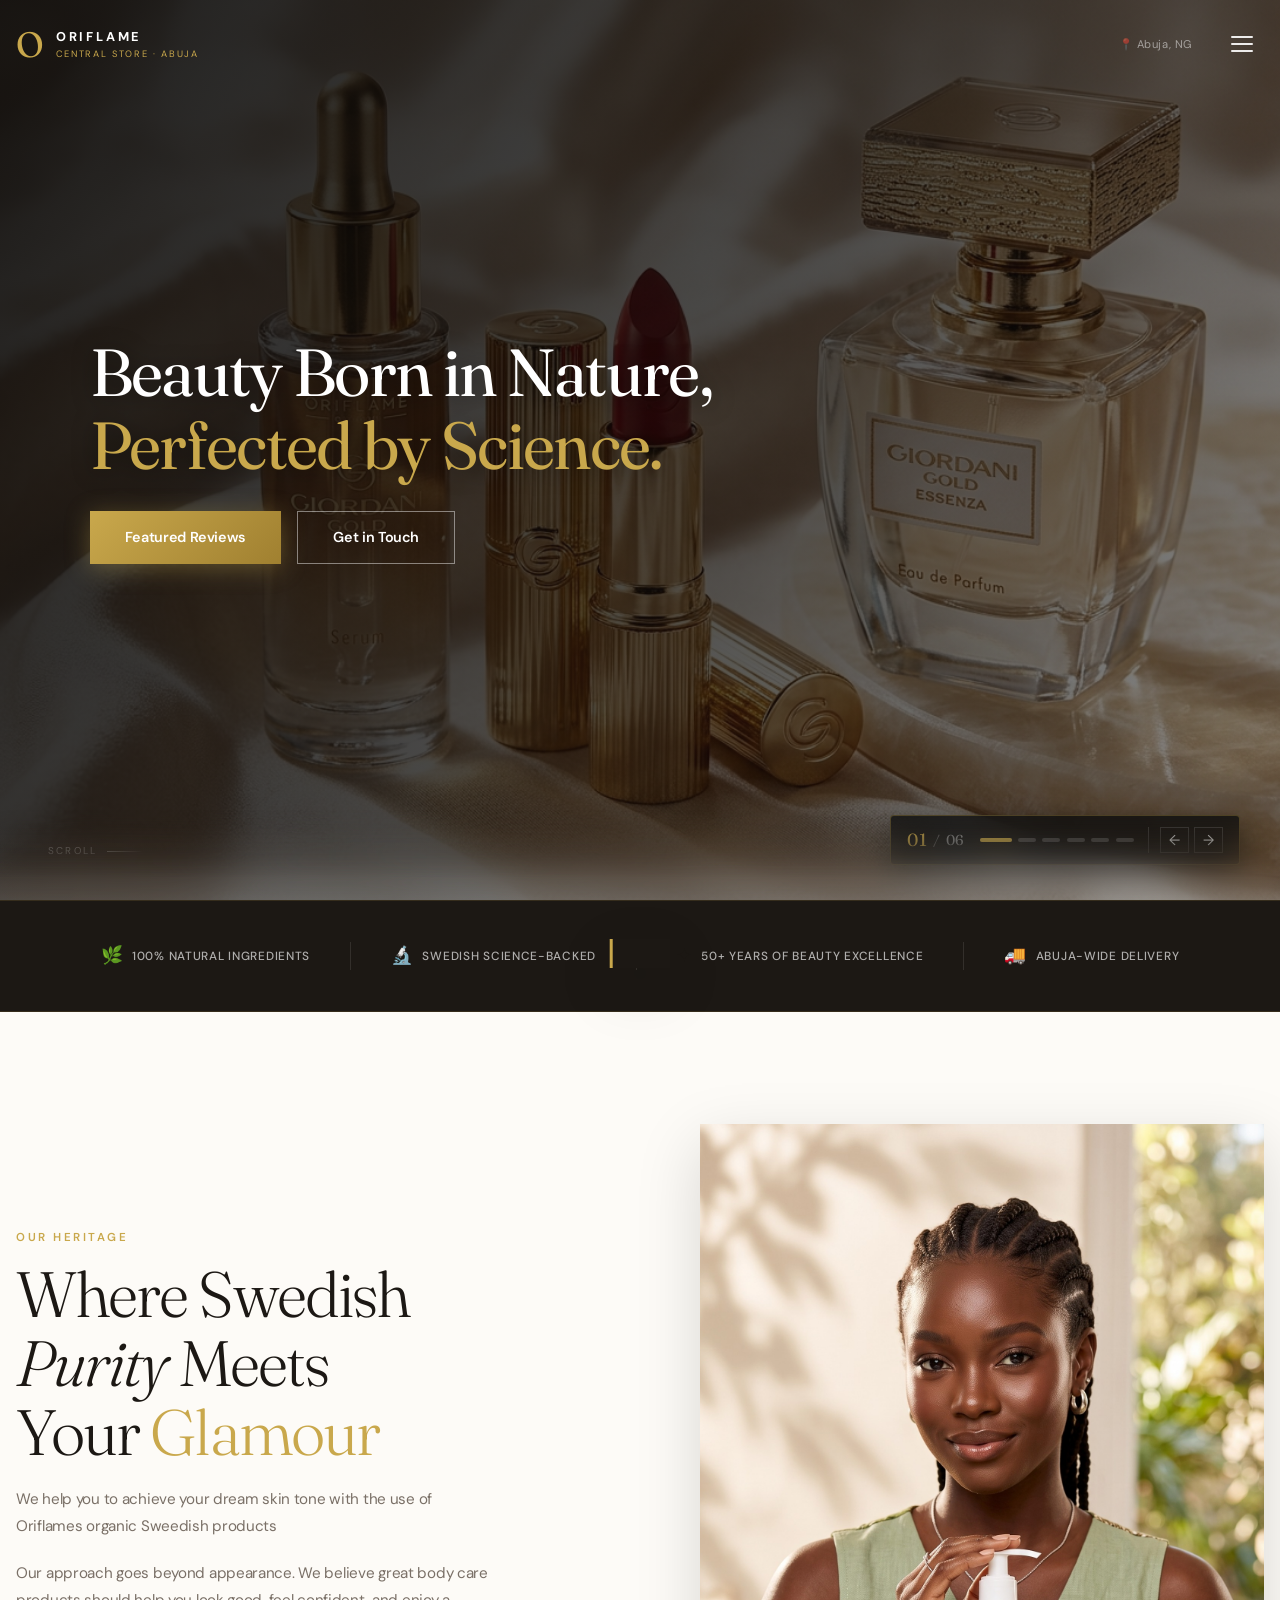
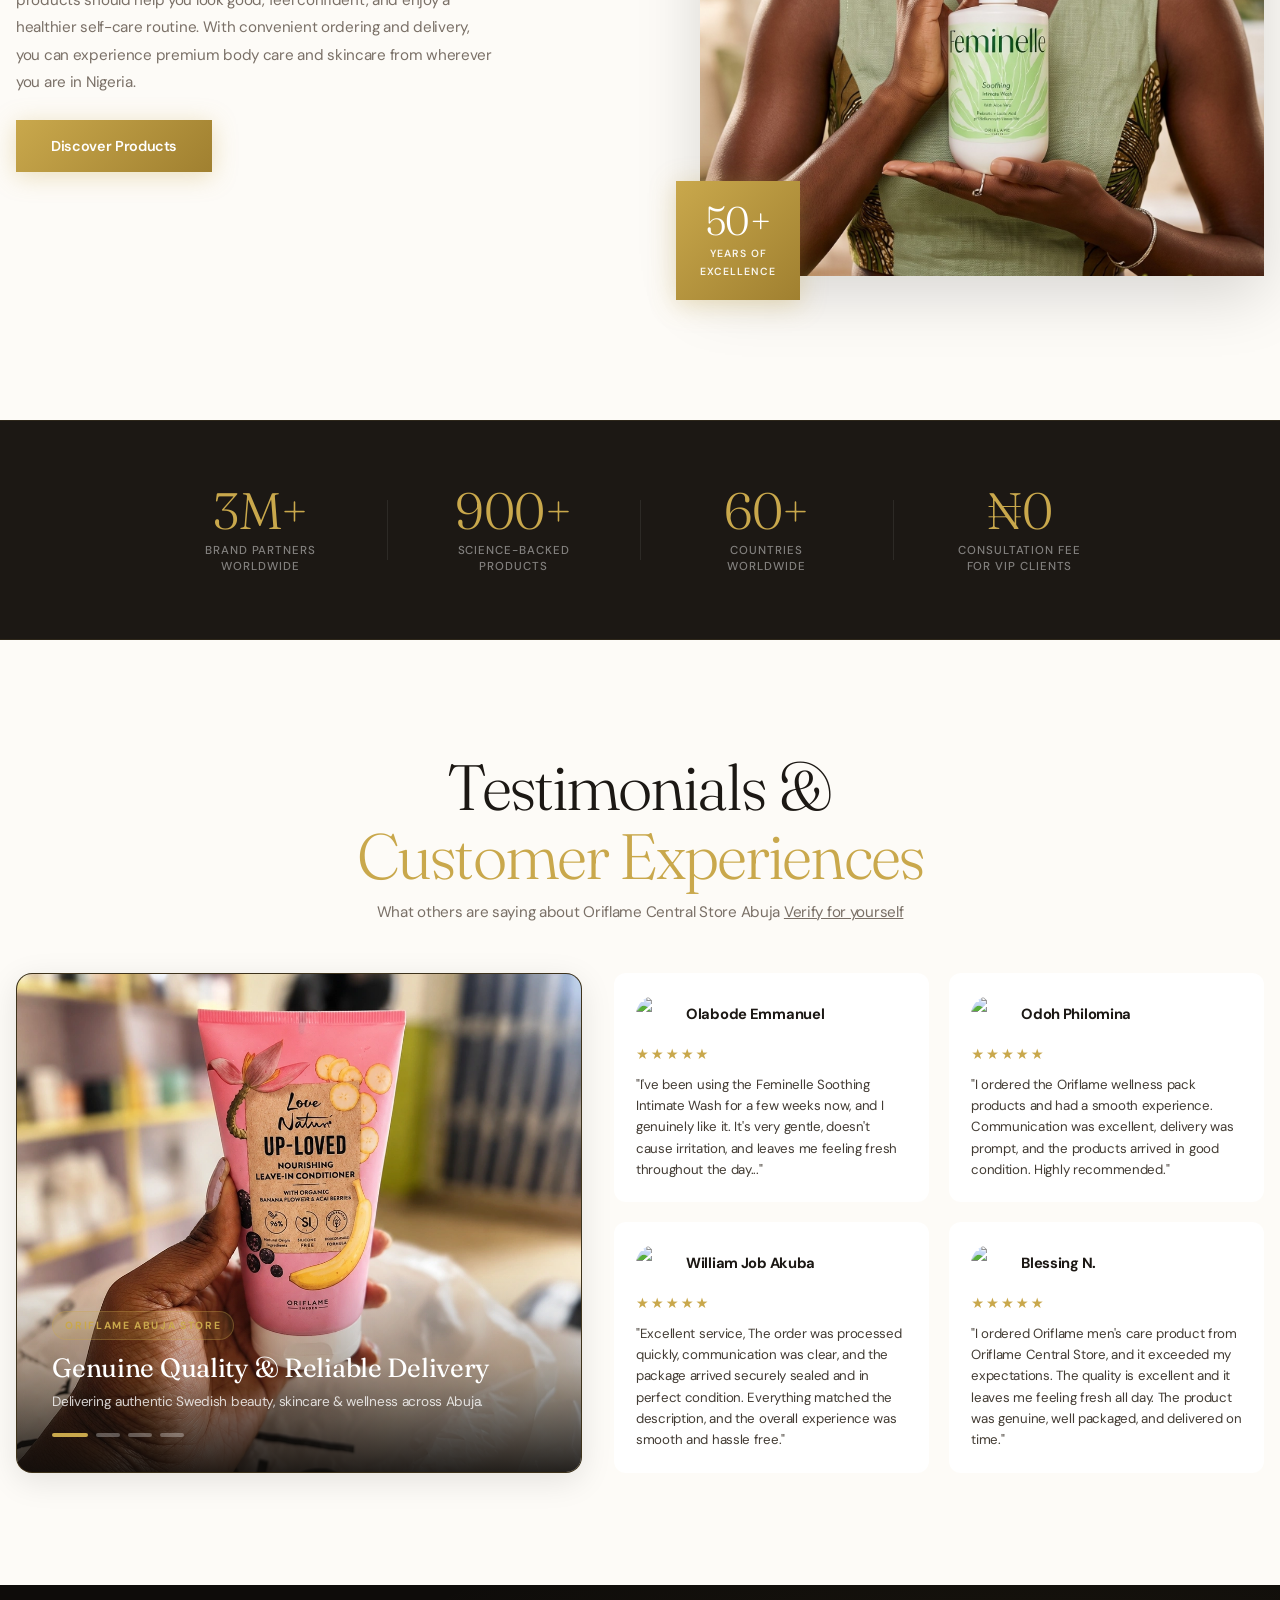
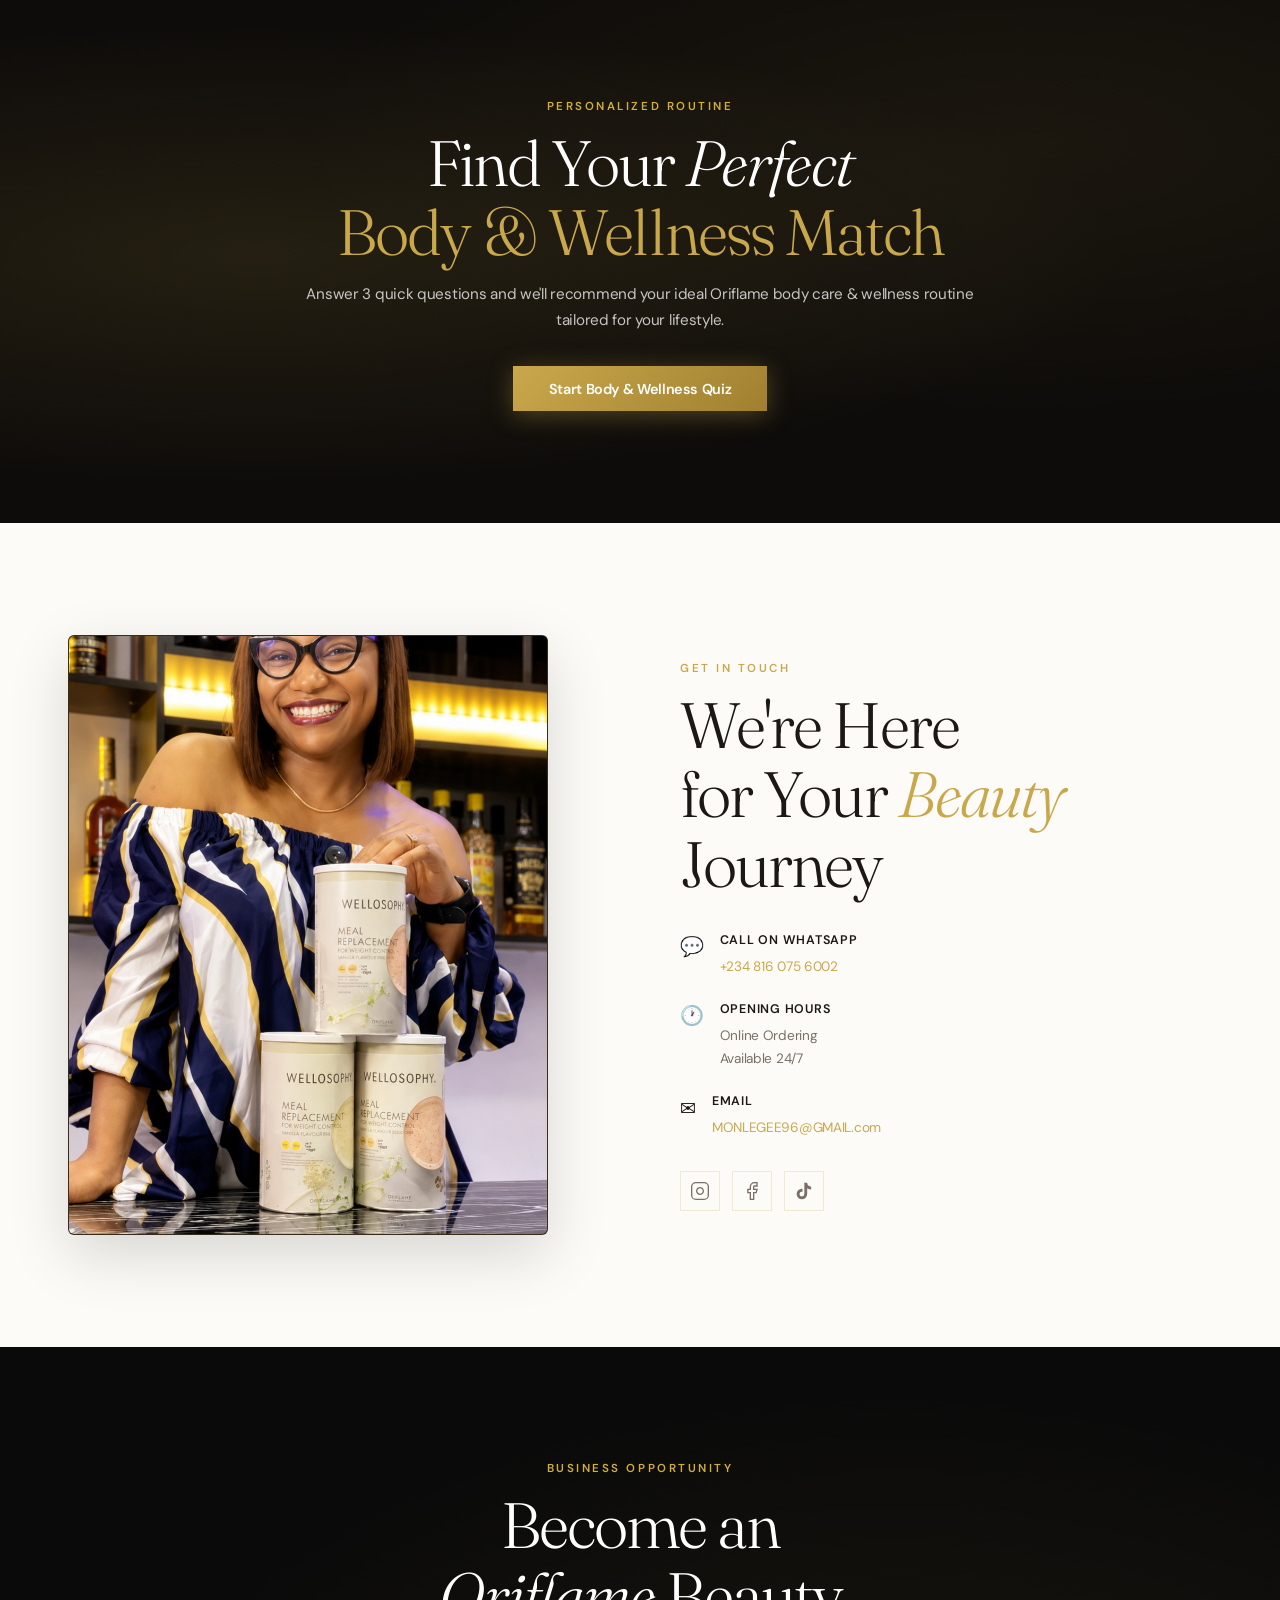
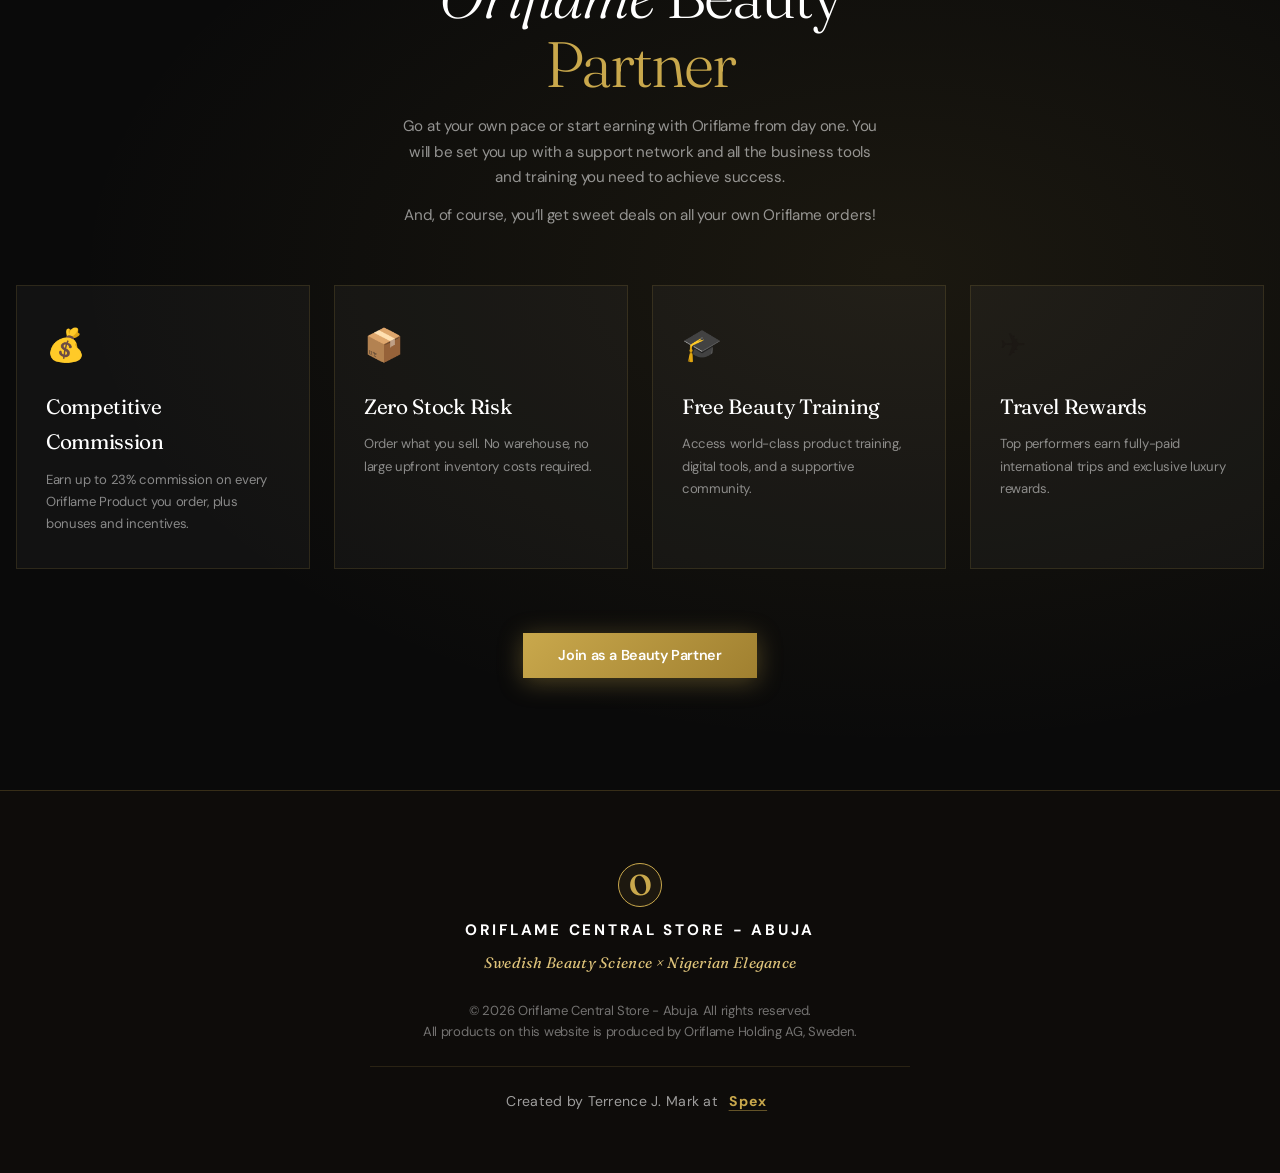
==== commit 9bcb870a: "Update heritage title and correct Oriflame global statistics" ====
--- a/index.html
+++ b/index.html
@@ -389,7 +389,7 @@
       <div class="container story__inner">
         <div class="story__text">
           <p class="section-eyebrow">Our Heritage</p>
-          <h2 class="section-title">Where Swedish<br /><em>Purity</em> Meets<br />Abuja's <span
+          <h2 class="section-title">Where Swedish<br /><em>Purity</em> Meets<br />Your <span
               class="gold-text">Glamour</span></h2>
           <p class="story__para">We help you to achieve your dream skin tone with the use of Oriflames organic Sweedish products</p>
           <p class="story__para">Our approach goes beyond appearance. We believe great body care products should help you look good, feel confident, and enjoy a healthier self-care routine. With convenient ordering and delivery, you can experience premium body care and skincare from wherever you are in Nigeria.</p>
@@ -412,7 +412,7 @@
       <div class="container stats-bar__grid">
         <div class="stats-bar__item">
           <span class="stats-bar__num">3M+</span>
-          <span class="stats-bar__label">Oriflame Customers Across Africa</span>
+          <span class="stats-bar__label">Brand Partners Worldwide</span>
         </div>
         <div class="stats-bar__divider"></div>
         <div class="stats-bar__item">
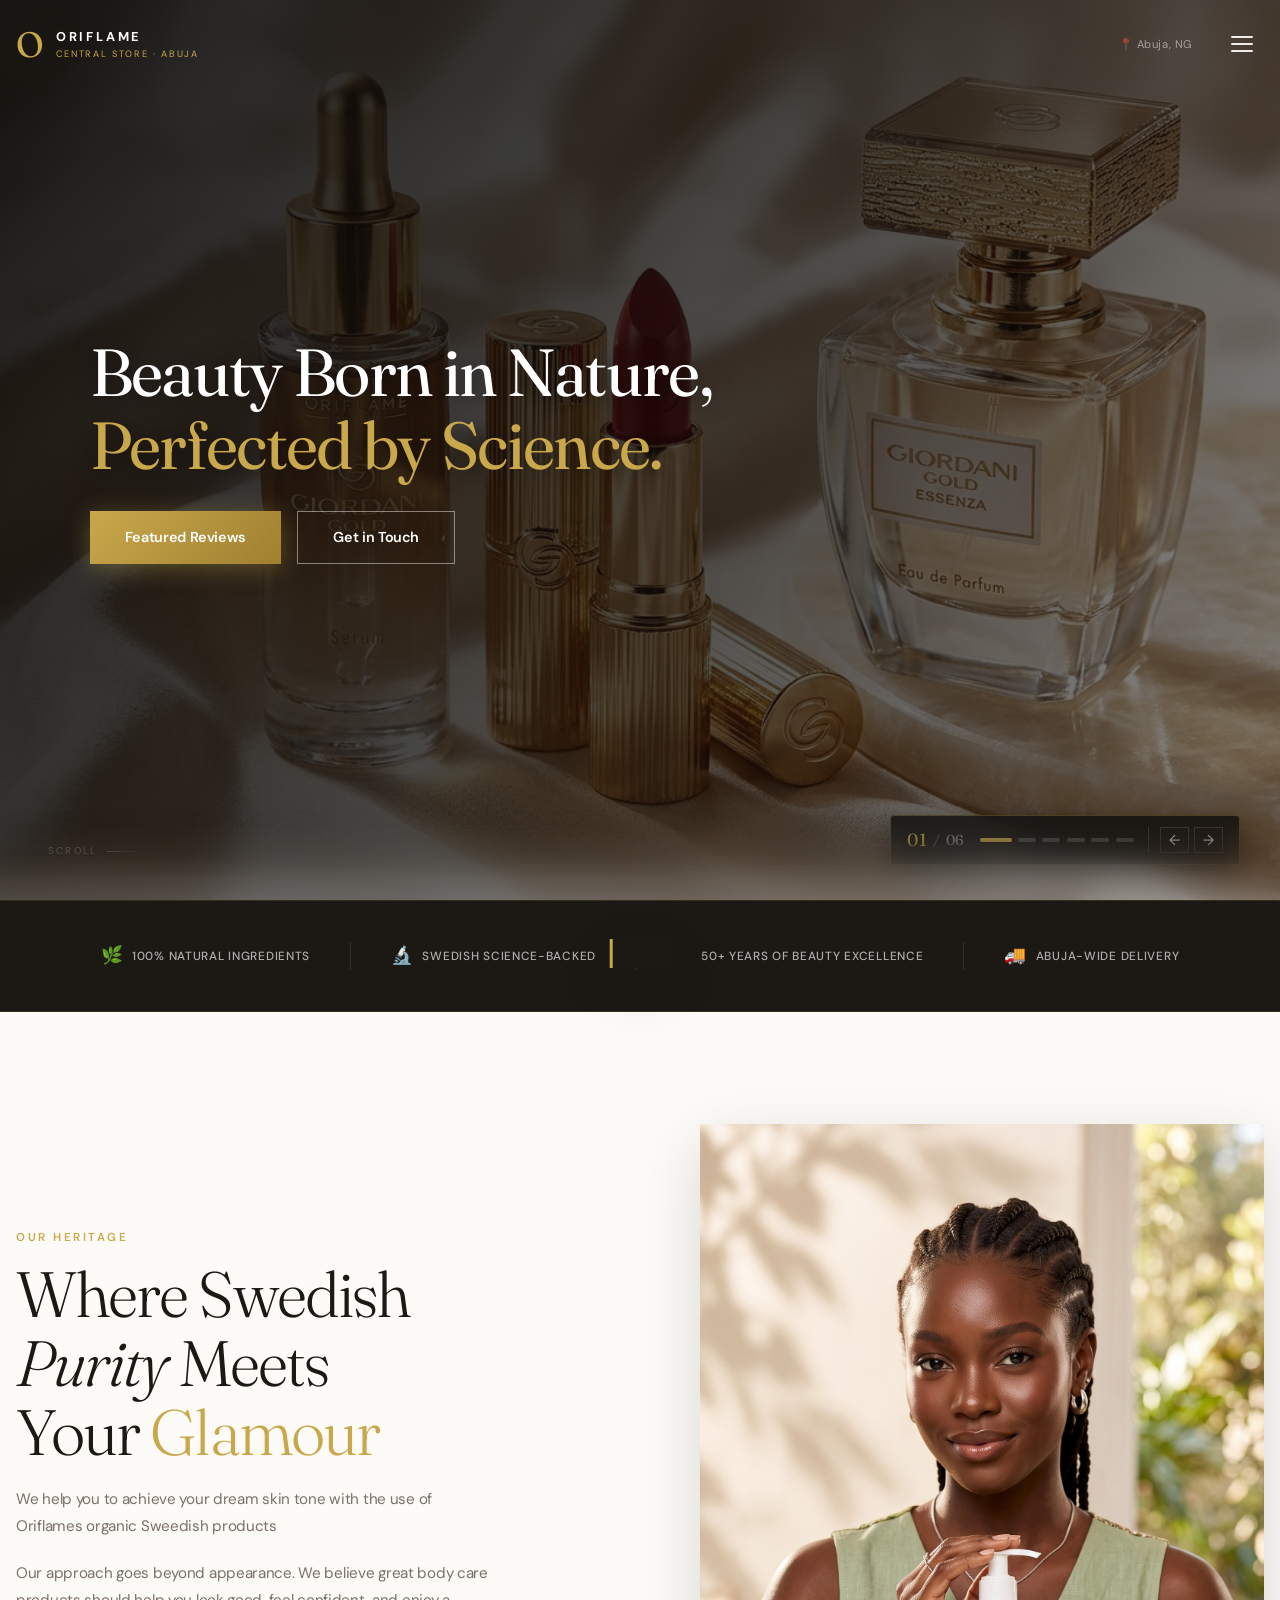
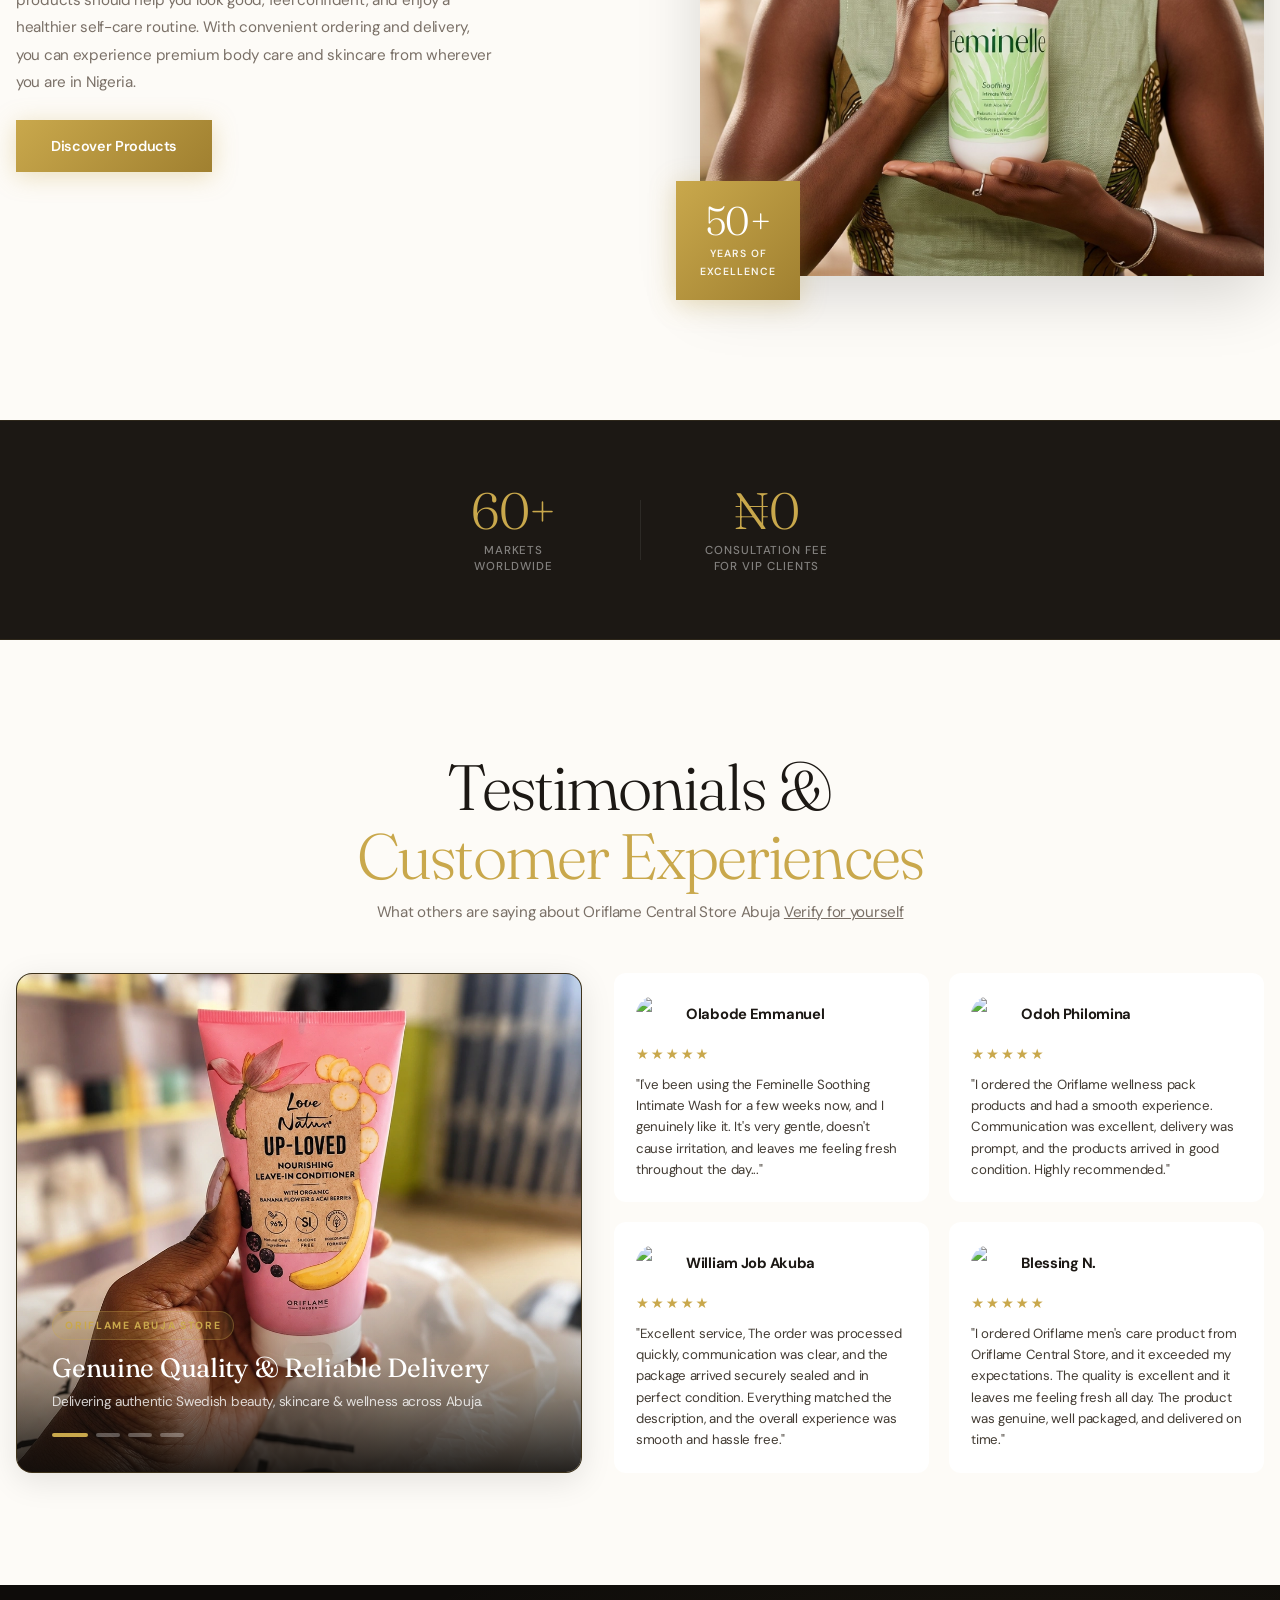
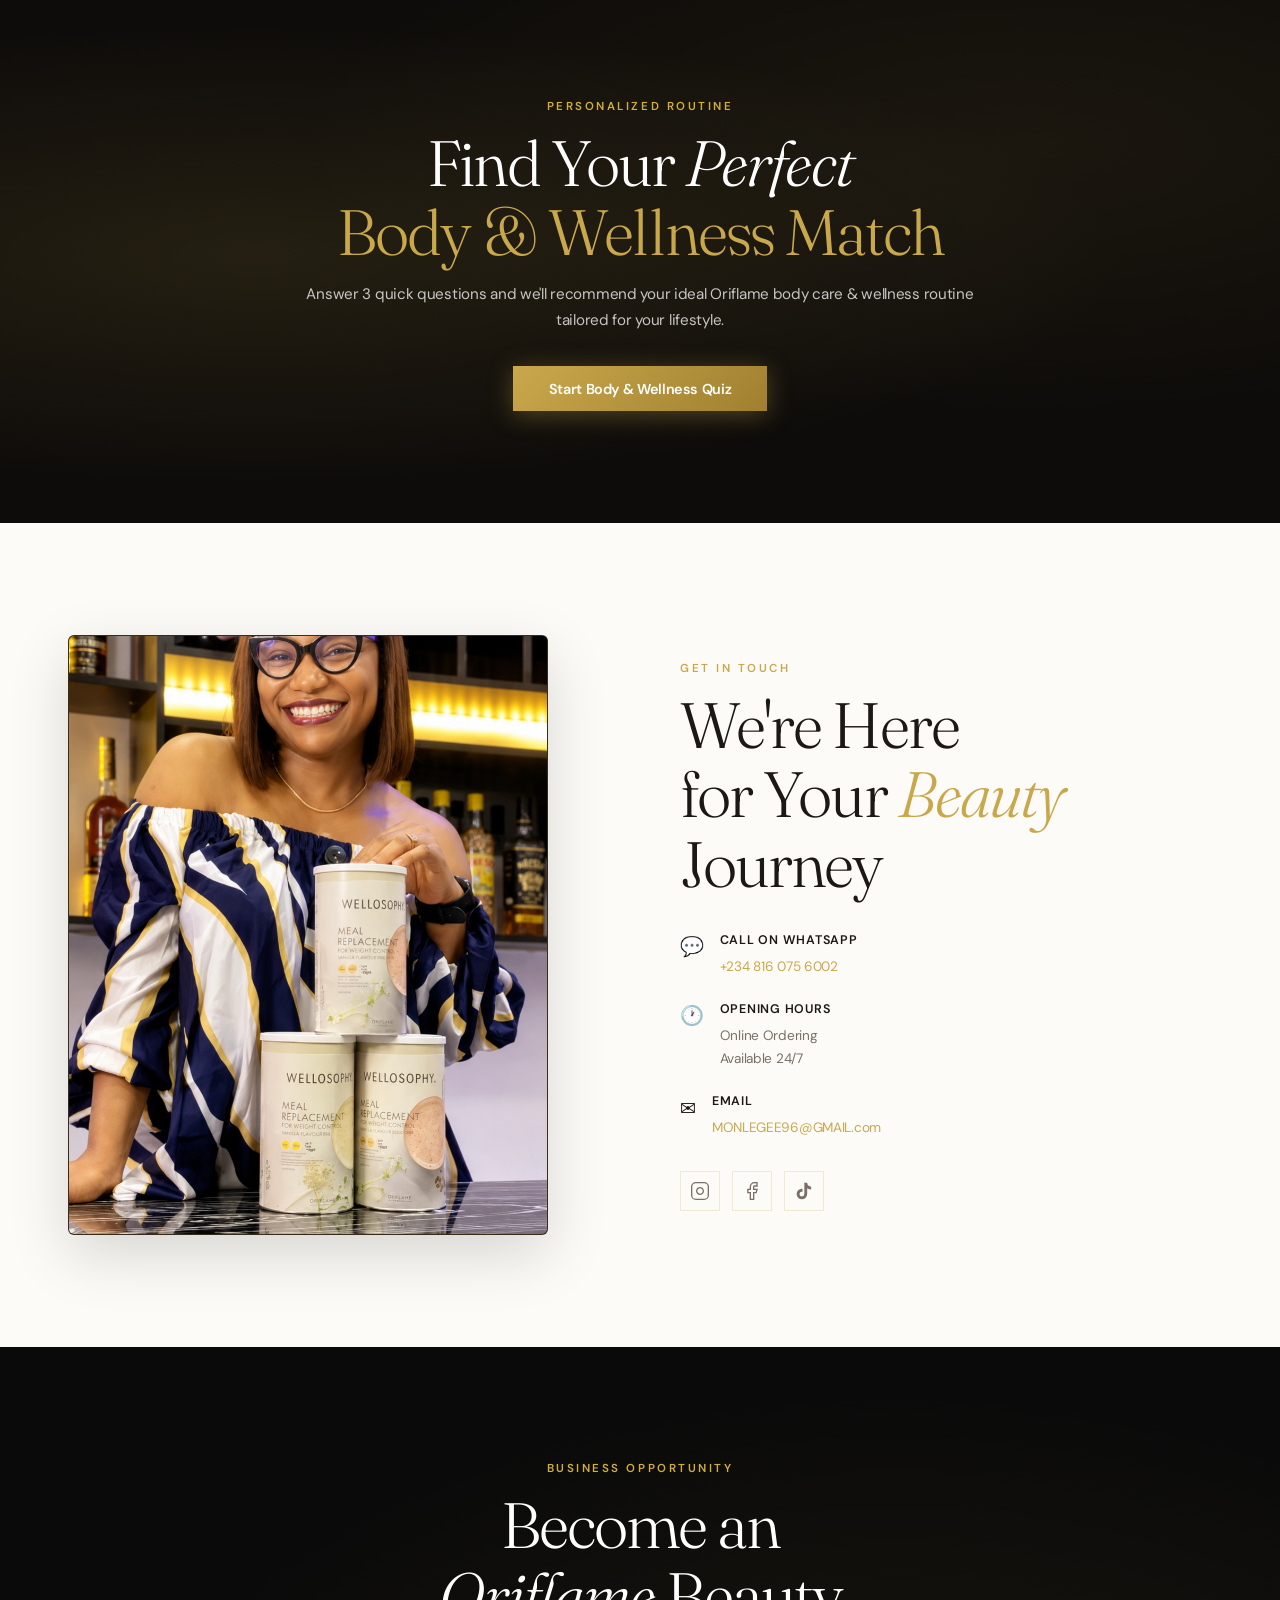
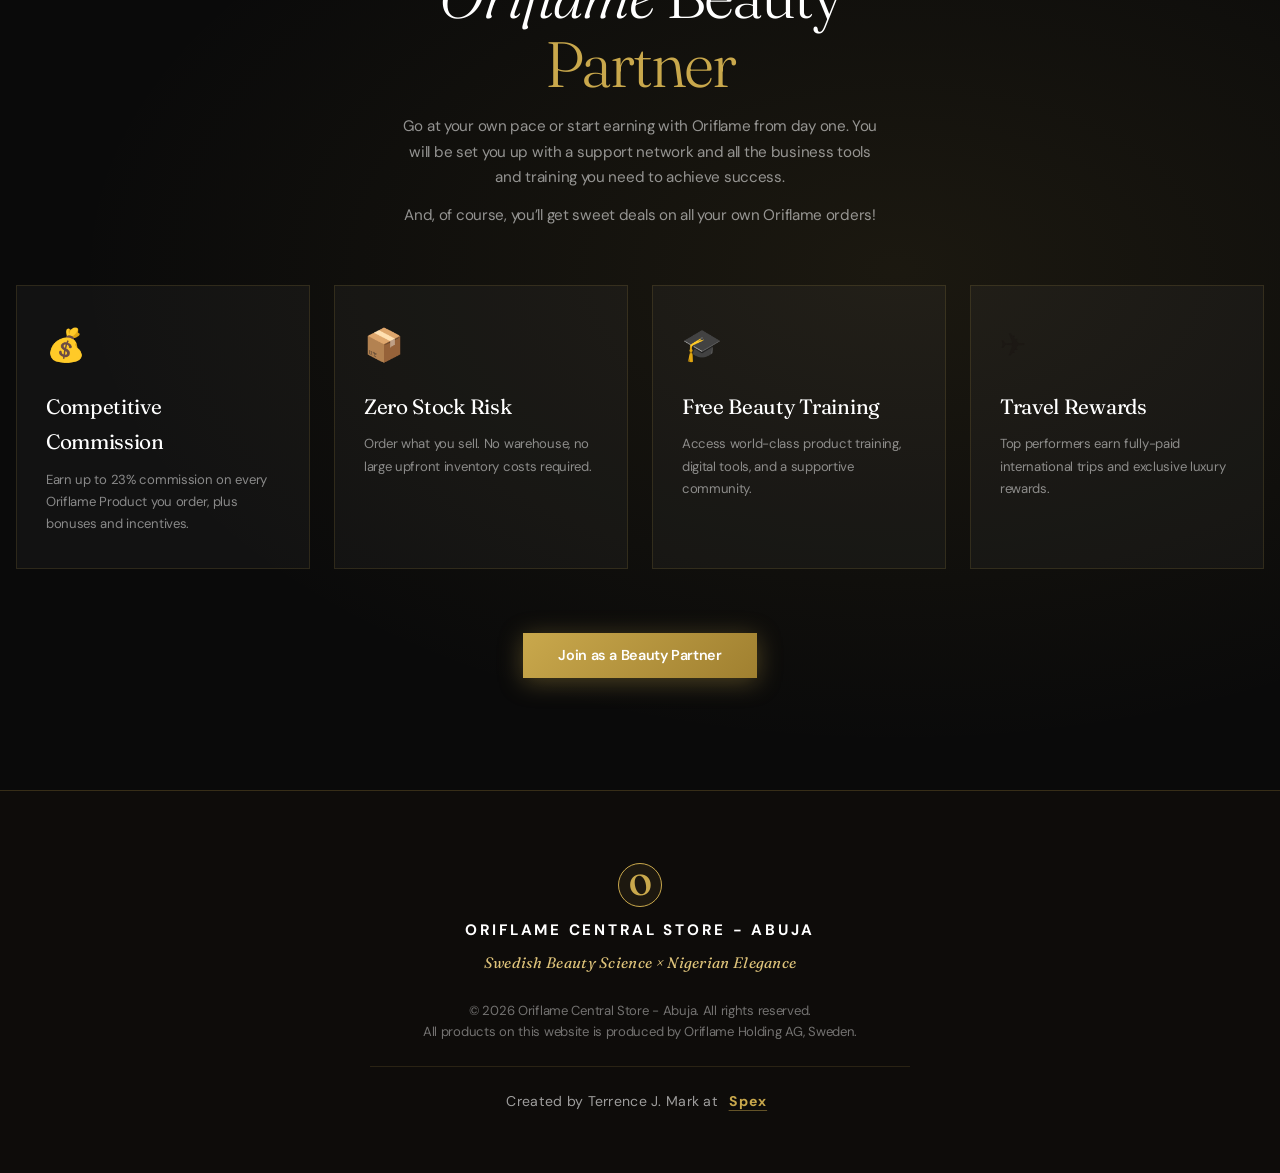
==== commit a915f9bd: "Update stats bar and format HTML" ====
--- a/index.html
+++ b/index.html
@@ -46,14 +46,17 @@
     <div id="catalogue-list-view" class="catalogue-view">
       <div class="catalogue-drawer__header">
         <div class="catalogue-drawer__header-actions">
-          <button id="catalogue-back-to-menu-btn" class="catalogue-drawer__back-btn catalogue-drawer__back-btn--menu" aria-label="Back to navigation menu">
-            <svg viewBox="0 0 24 24" width="16" height="16" fill="none" stroke="currentColor" stroke-width="2.2" stroke-linecap="round" stroke-linejoin="round">
+          <button id="catalogue-back-to-menu-btn" class="catalogue-drawer__back-btn catalogue-drawer__back-btn--menu"
+            aria-label="Back to navigation menu">
+            <svg viewBox="0 0 24 24" width="16" height="16" fill="none" stroke="currentColor" stroke-width="2.2"
+              stroke-linecap="round" stroke-linejoin="round">
               <line x1="19" y1="12" x2="5" y2="12"></line>
               <polyline points="12 19 5 12 12 5"></polyline>
             </svg>
             <span>Back to Menu</span>
           </button>
-          <button id="catalogue-close-btn" class="catalogue-drawer__close" aria-label="Close catalogue">&#x2715;</button>
+          <button id="catalogue-close-btn" class="catalogue-drawer__close"
+            aria-label="Close catalogue">&#x2715;</button>
         </div>
         <div class="catalogue-drawer__title-wrap">
           <span class="catalogue-drawer__eyebrow">Abuja Store</span>
@@ -391,8 +394,11 @@
           <p class="section-eyebrow">Our Heritage</p>
           <h2 class="section-title">Where Swedish<br /><em>Purity</em> Meets<br />Your <span
               class="gold-text">Glamour</span></h2>
-          <p class="story__para">We help you to achieve your dream skin tone with the use of Oriflames organic Sweedish products</p>
-          <p class="story__para">Our approach goes beyond appearance. We believe great body care products should help you look good, feel confident, and enjoy a healthier self-care routine. With convenient ordering and delivery, you can experience premium body care and skincare from wherever you are in Nigeria.</p>
+          <p class="story__para">We help you to achieve your dream skin tone with the use of Oriflames organic Sweedish
+            products</p>
+          <p class="story__para">Our approach goes beyond appearance. We believe great body care products should help
+            you look good, feel confident, and enjoy a healthier self-care routine. With convenient ordering and
+            delivery, you can experience premium body care and skincare from wherever you are in Nigeria.</p>
           <a href="#catalog" class="btn btn--primary" style="margin-top:1.5rem">Discover Products</a>
         </div>
         <div class="story__visual">
@@ -411,18 +417,8 @@
     <section class="stats-bar">
       <div class="container stats-bar__grid">
         <div class="stats-bar__item">
-          <span class="stats-bar__num">3M+</span>
-          <span class="stats-bar__label">Brand Partners Worldwide</span>
-        </div>
-        <div class="stats-bar__divider"></div>
-        <div class="stats-bar__item">
-          <span class="stats-bar__num">900+</span>
-          <span class="stats-bar__label">Science-Backed Products</span>
-        </div>
-        <div class="stats-bar__divider"></div>
-        <div class="stats-bar__item">
           <span class="stats-bar__num">60+</span>
-          <span class="stats-bar__label">Countries Worldwide</span>
+          <span class="stats-bar__label">Markets Worldwide</span>
         </div>
         <div class="stats-bar__divider"></div>
         <div class="stats-bar__item">
@@ -641,8 +637,10 @@
           <p class="section-eyebrow" style="color:#D4AF37">Business Opportunity</p>
           <h2 class="section-title" style="color:#fff">Become an<br /><em>Oriflame</em> Beauty<br /><span
               class="gold-text">Partner</span></h2>
-          <p class="partners__desc">Go at your own pace or start earning with Oriflame from day one. You will be set you up with a support network and all the business tools and training you need to achieve success.</p>
-          <p class="partners__desc" style="margin-top: 0.75rem;">And, of course, you’ll get sweet deals on all your own Oriflame orders!</p>
+          <p class="partners__desc">Go at your own pace or start earning with Oriflame from day one. You will be set you
+            up with a support network and all the business tools and training you need to achieve success.</p>
+          <p class="partners__desc" style="margin-top: 0.75rem;">And, of course, you’ll get sweet deals on all your own
+            Oriflame orders!</p>
         </div>
         <div class="partners__benefits">
           <div class="partners__benefit-card">
@@ -710,7 +708,8 @@
       </div>
       <p class="footer__legal">© 2026 Oriflame Central Store - Abuja. All rights reserved.<br />
         All products on this website is produced by Oriflame Holding AG, Sweden.</p>
-      <p class="footer__credit">Created by Terrence J. Mark at <a href="https://spex.com.ng" target="_blank" rel="noopener noreferrer" class="footer__credit-link">Spex</a></p>
+      <p class="footer__credit">Created by Terrence J. Mark at <a href="https://spex.com.ng" target="_blank"
+          rel="noopener noreferrer" class="footer__credit-link">Spex</a></p>
     </div>
   </footer>
 
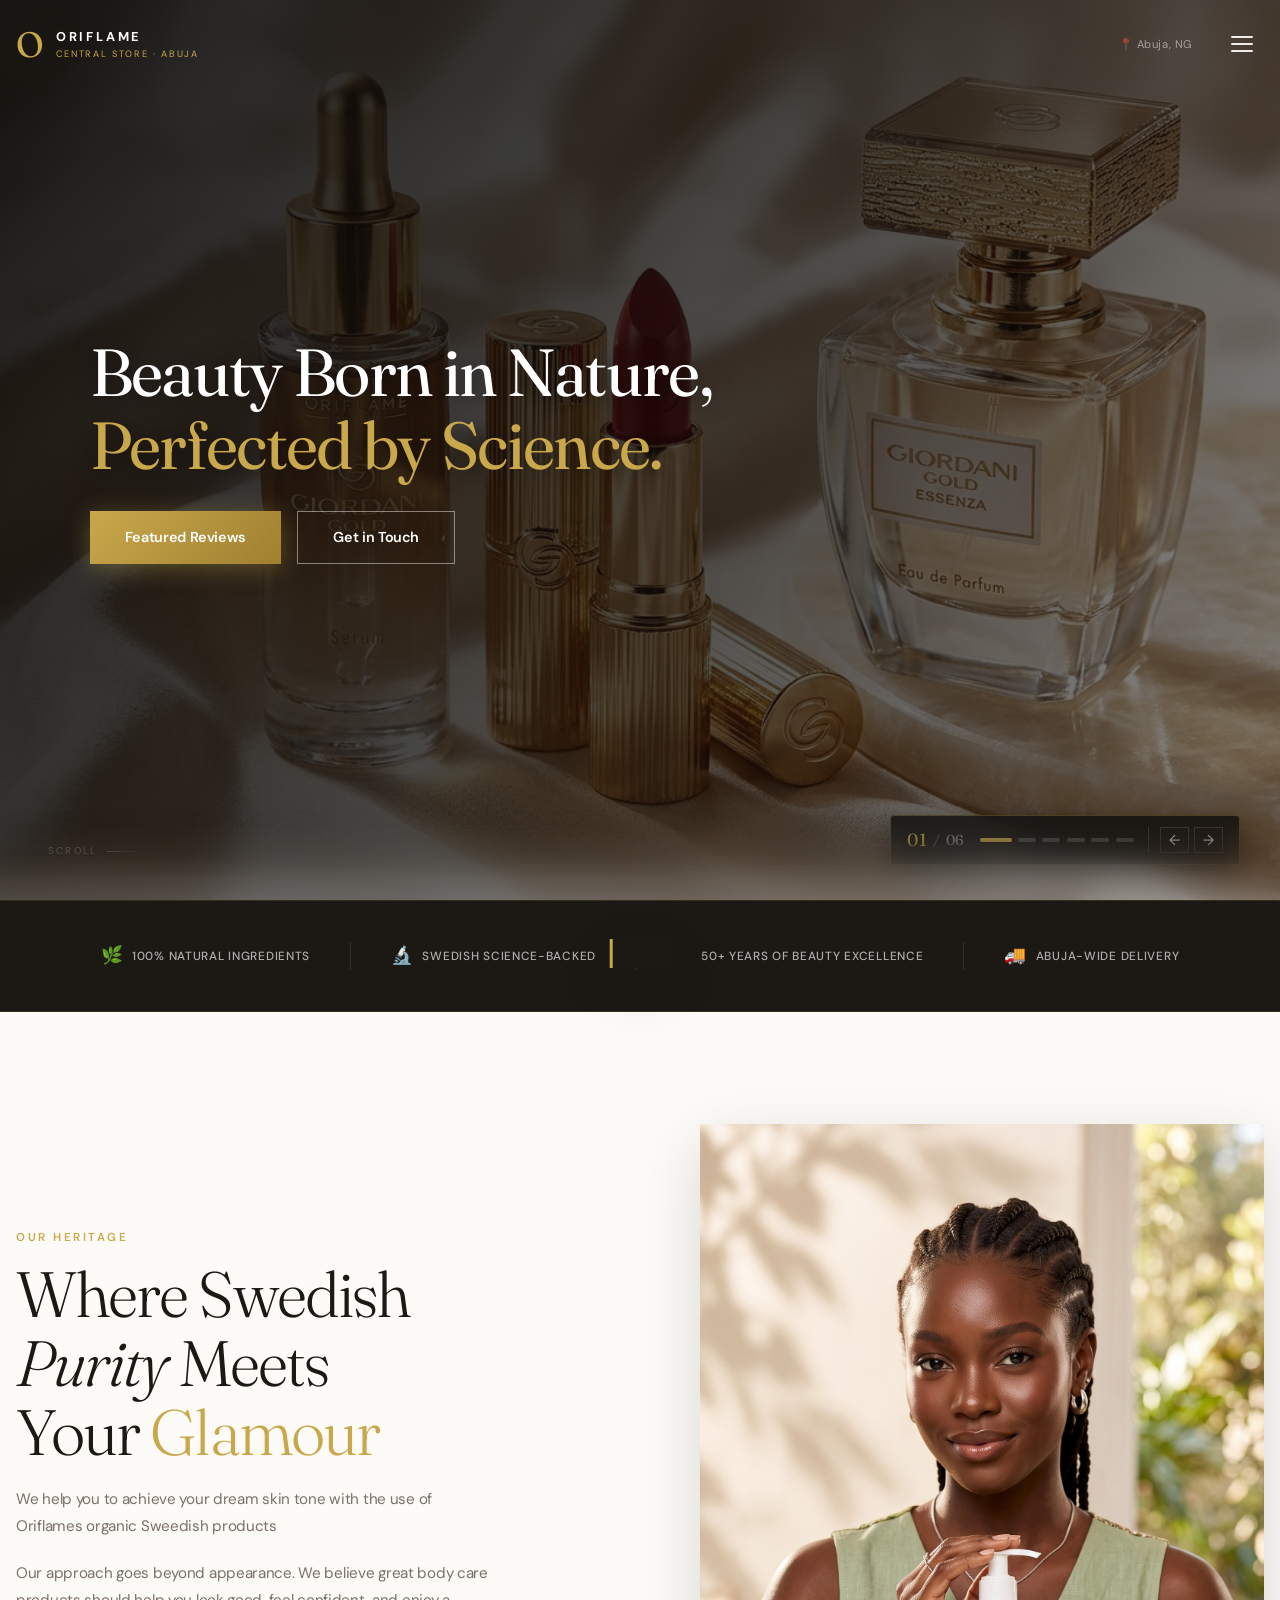
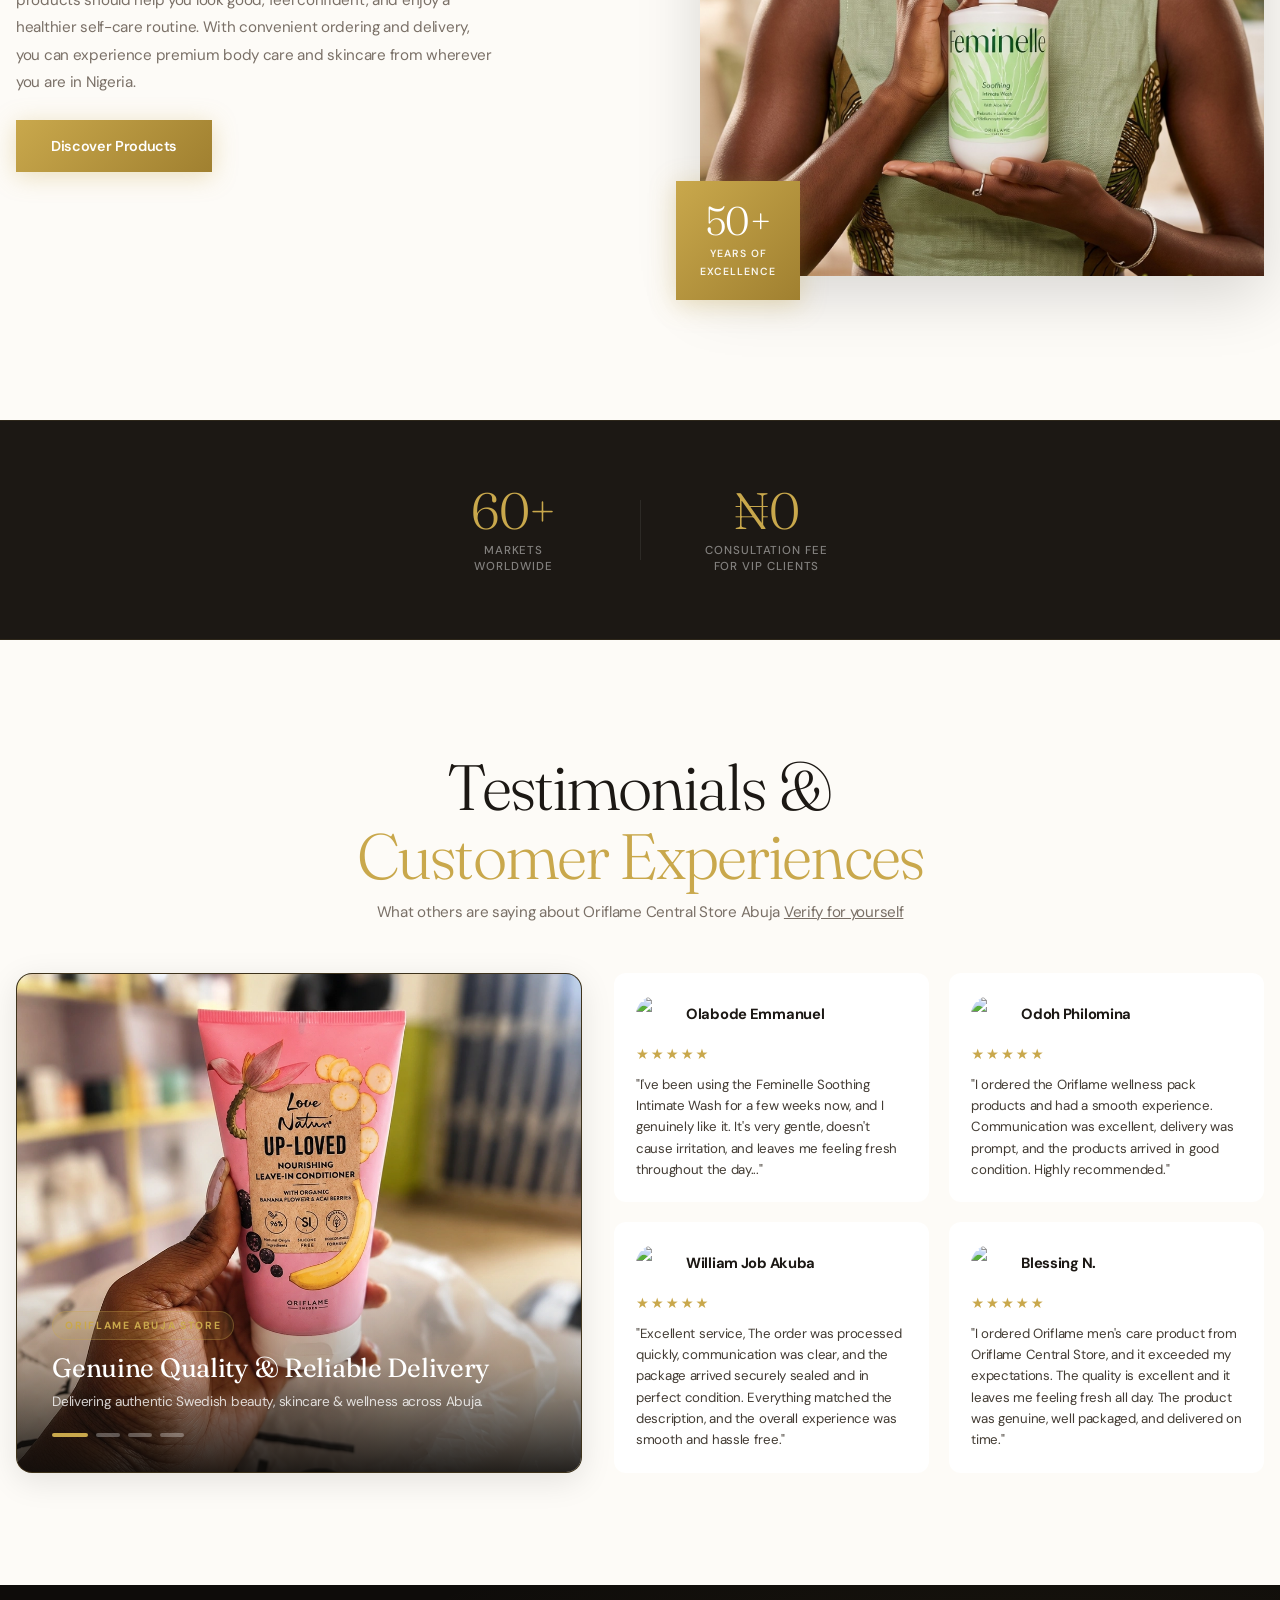
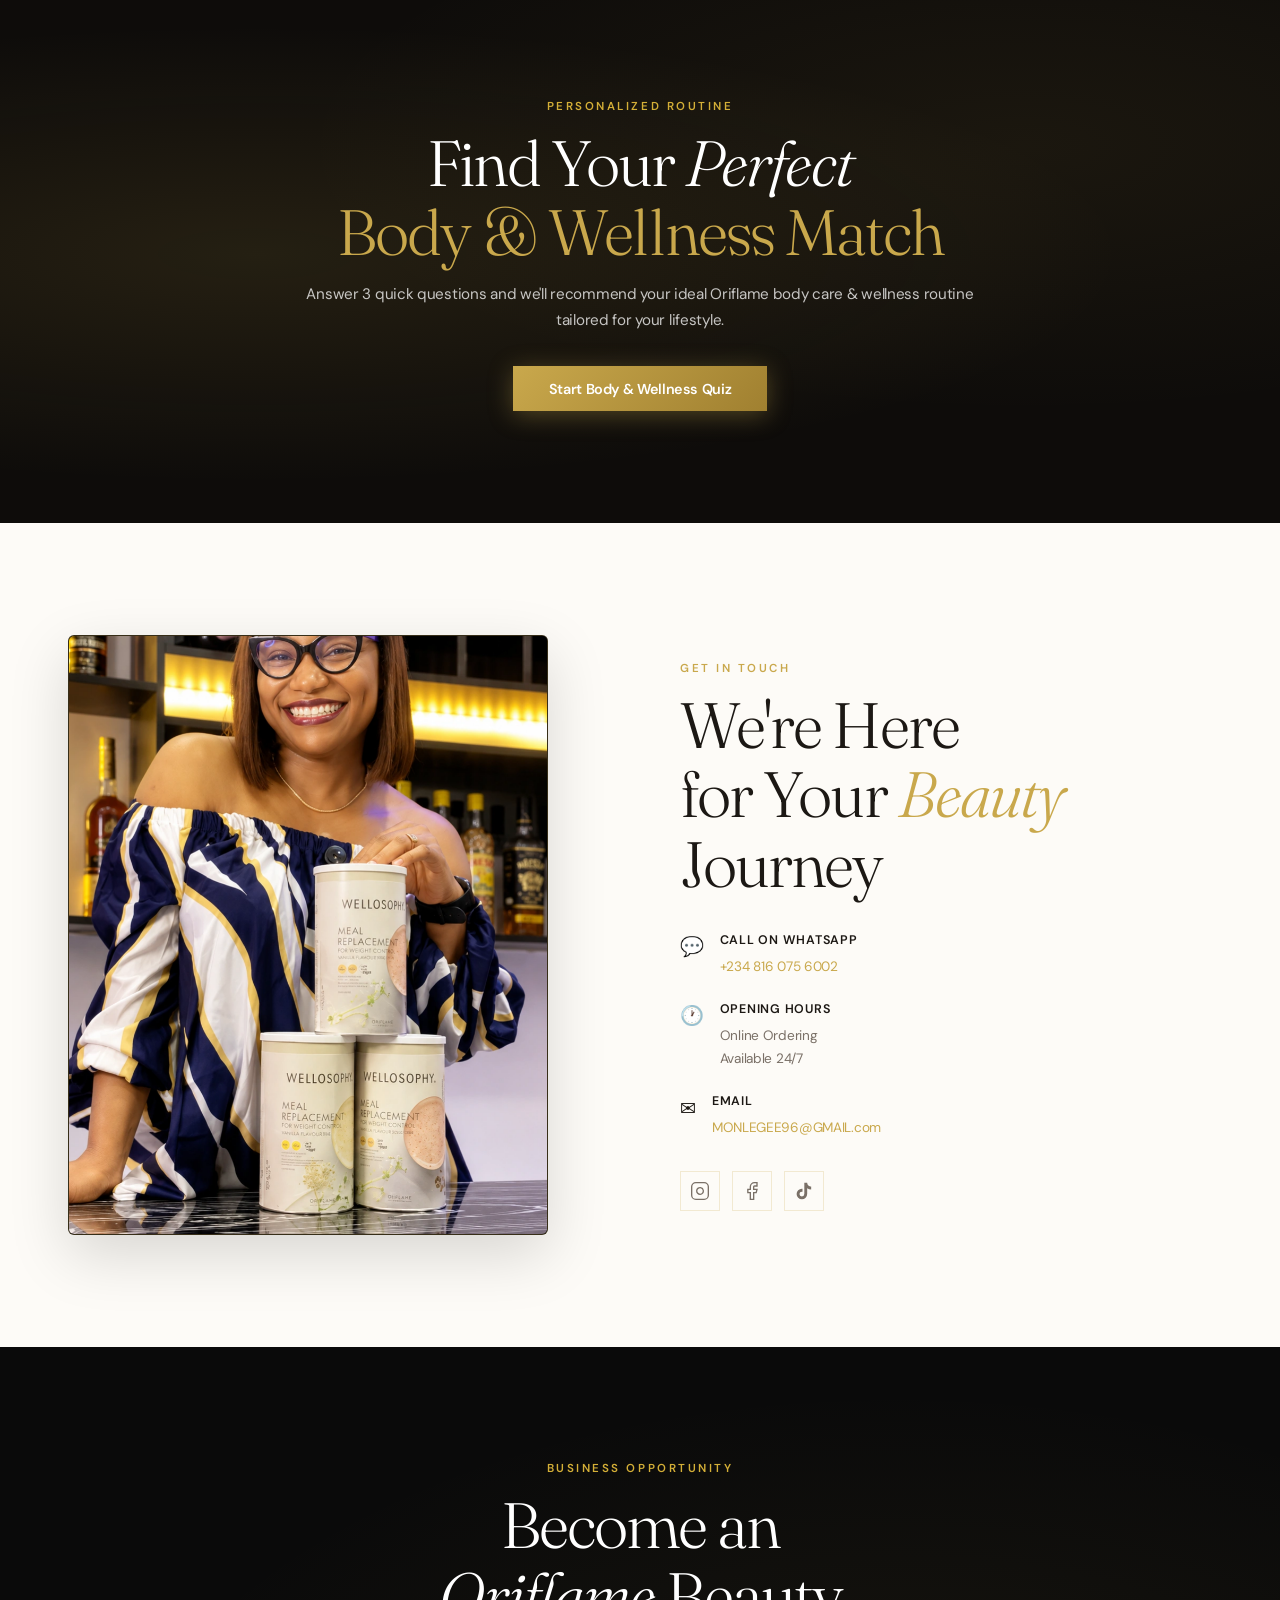
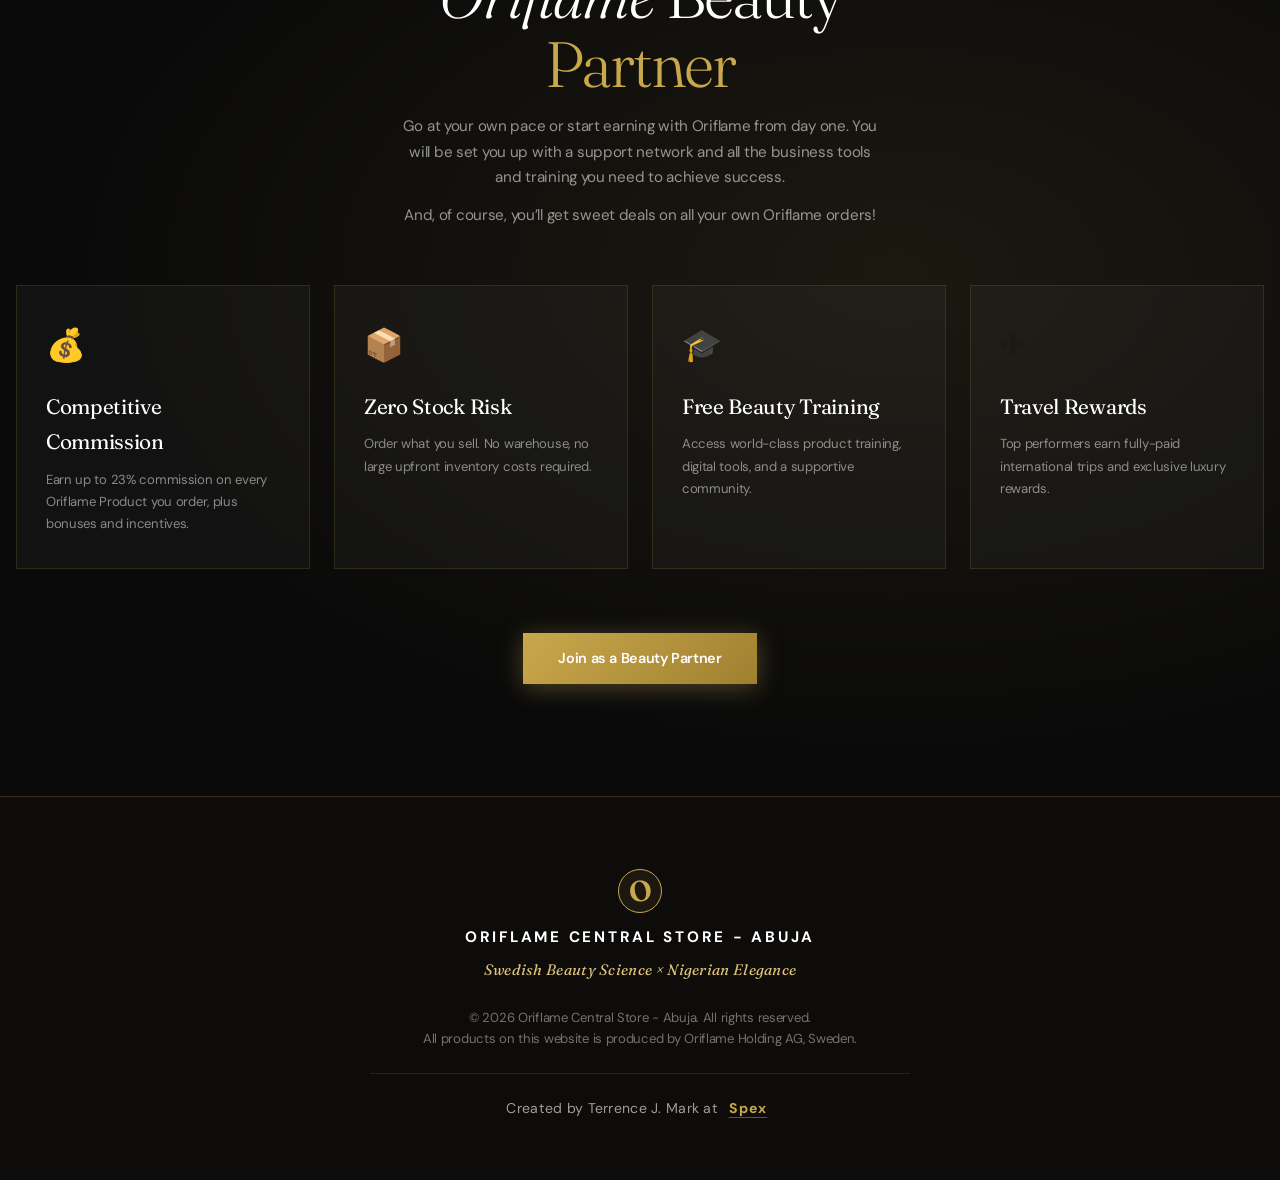
==== commit f203ec30: "Update Beauty Partner button to link directly to WhatsApp" ====
--- a/index.html
+++ b/index.html
@@ -665,36 +665,12 @@
           </div>
         </div>
         <div class="text-center" style="margin-top: 3rem;">
-          <button id="partner-signup-btn" class="btn btn--primary">Join as a Beauty Partner</button>
+          <a href="https://wa.me/2348160756002?text=Hi%2C%20tell%20me%20more%20about%20the%20Oriflame%20Entrepreneur%20Partner%20programme"
+            target="_blank" rel="noopener noreferrer" class="btn btn--primary"
+            aria-label="Join as a Beauty Partner on WhatsApp">Join as a Beauty Partner</a>
         </div>
       </div>
     </section>
-
-    <!-- Partner Signup Modal -->
-    <div id="partner-modal-overlay" class="modal-overlay" aria-hidden="true">
-      <div class="modal" role="dialog" aria-modal="true" aria-labelledby="partner-modal-title">
-        <button class="modal__close" id="partner-modal-close" aria-label="Close modal">&#x2715;</button>
-        <div class="modal__icon">✦</div>
-        <h3 id="partner-modal-title" class="modal__title">Join Oriflame Abuja</h3>
-        <p class="modal__desc">Fill in your details and our team will reach out within 24 hours to get you started.</p>
-        <form id="partner-form" class="modal__form" novalidate>
-          <div class="form-group">
-            <label for="p-name" class="form-label">Full Name</label>
-            <input type="text" id="p-name" name="p-name" class="form-input" placeholder="Your full name" required />
-          </div>
-          <div class="form-group">
-            <label for="p-phone" class="form-label">WhatsApp Number</label>
-            <input type="tel" id="p-phone" name="p-phone" class="form-input" placeholder="+234 800 000 0000" required />
-          </div>
-          <div class="form-group">
-            <label for="p-area" class="form-label">Area in Abuja</label>
-            <input type="text" id="p-area" name="p-area" class="form-input" placeholder="e.g. Maitama, Wuse, Garki"
-              required />
-          </div>
-          <button type="submit" class="btn btn--primary" style="width:100%">Send Application</button>
-        </form>
-      </div>
-    </div>
 
   </main>
 
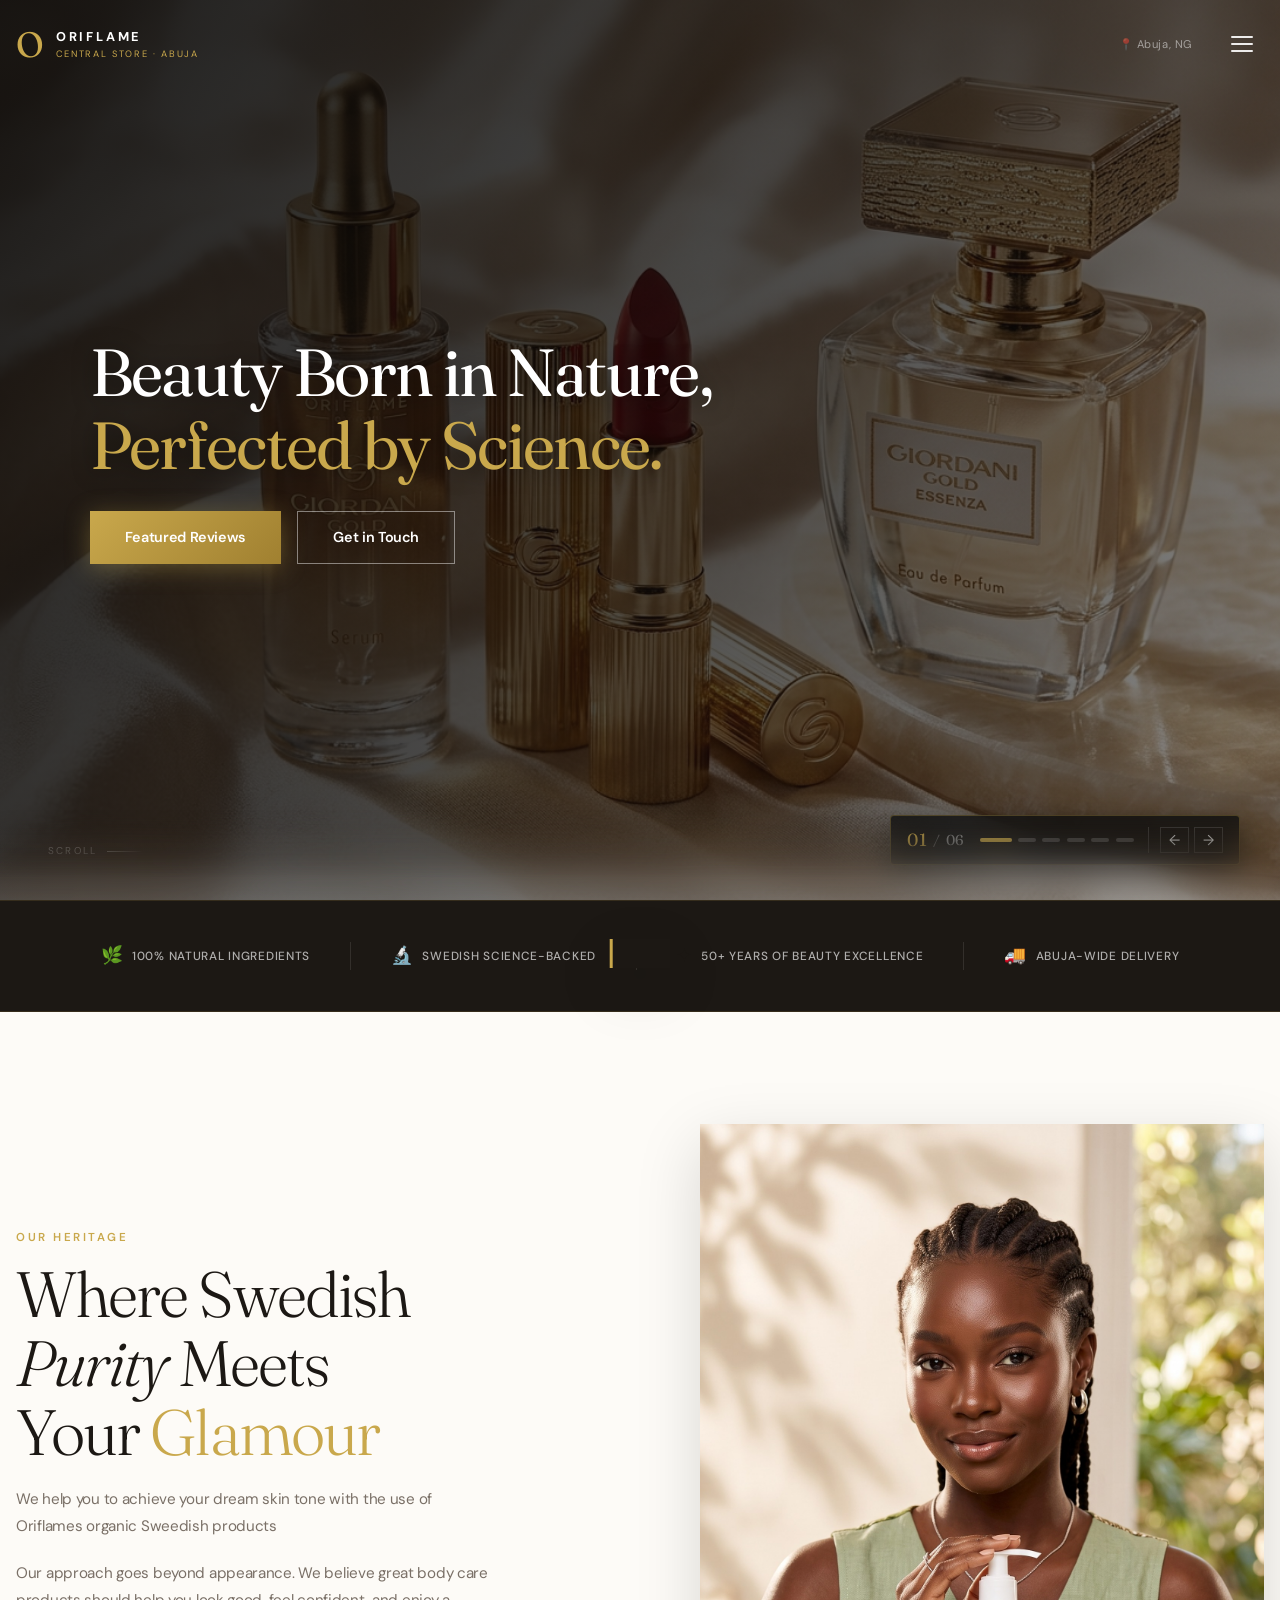
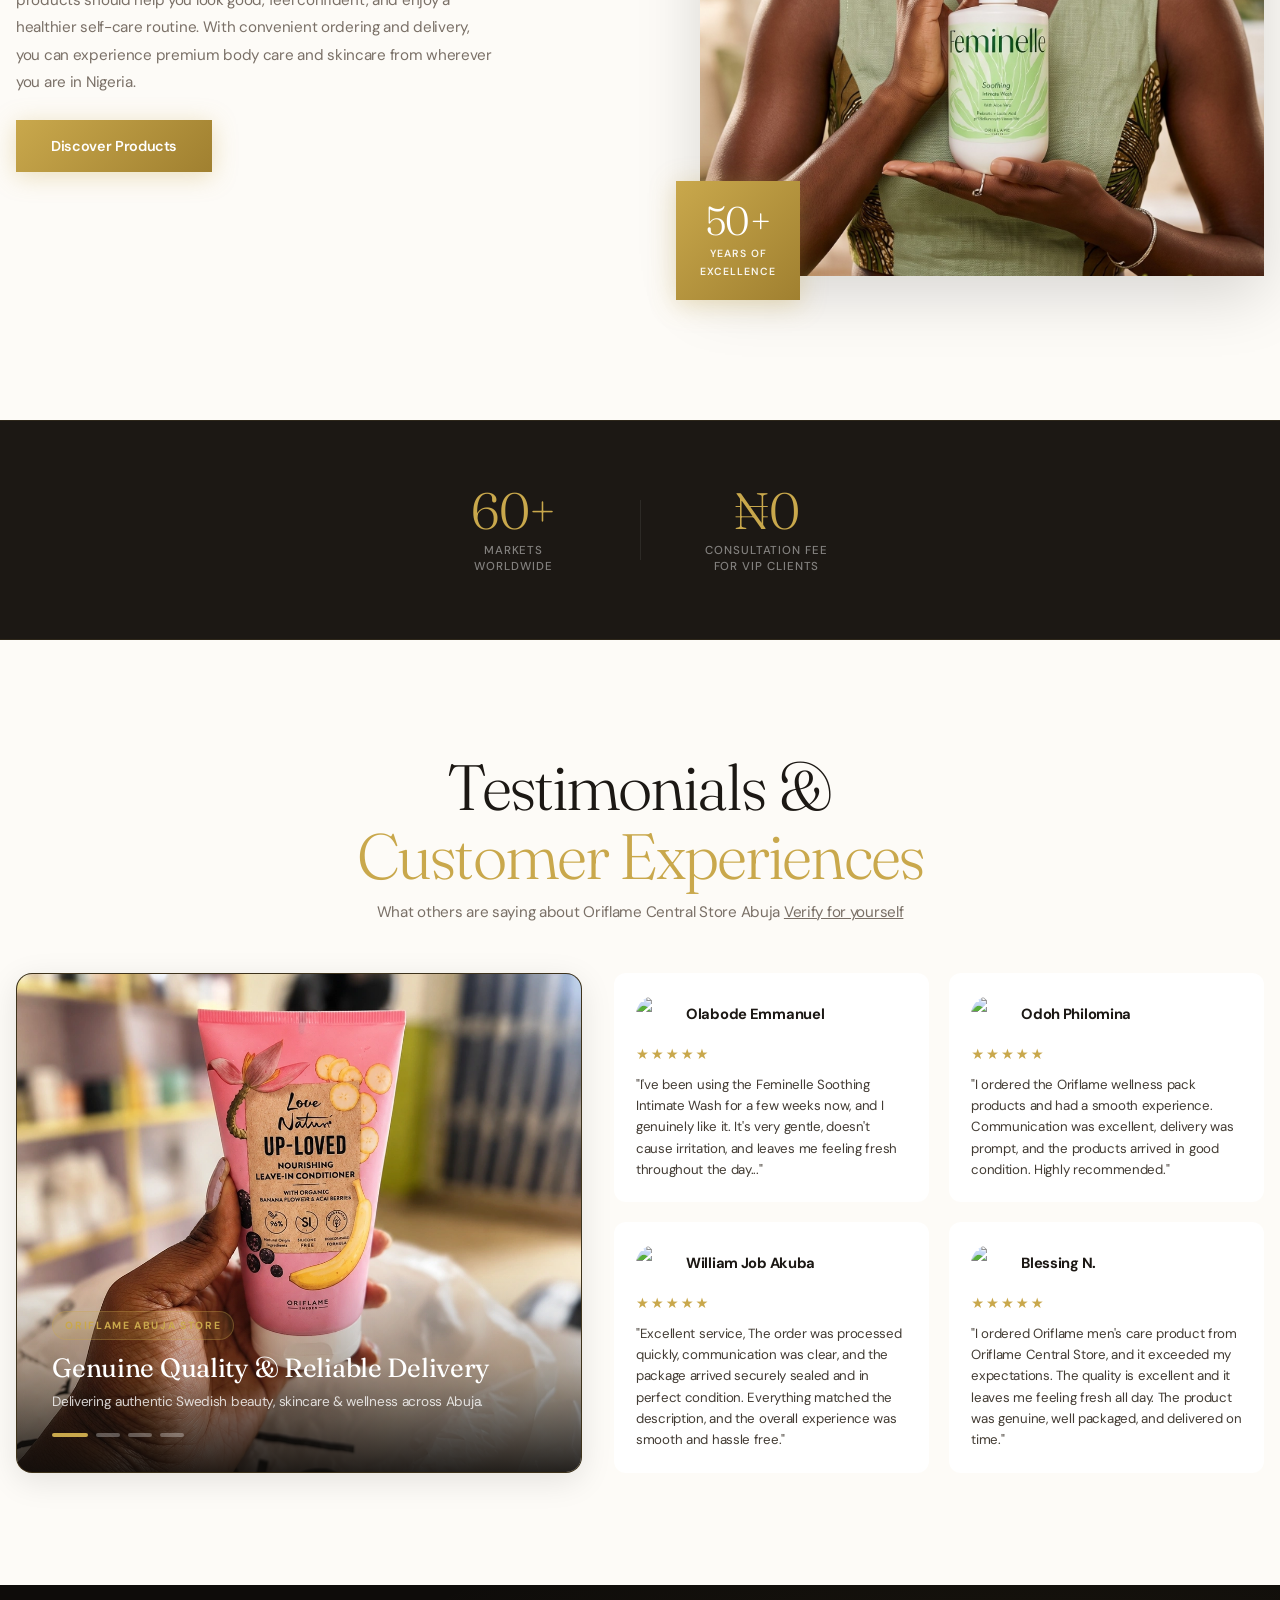
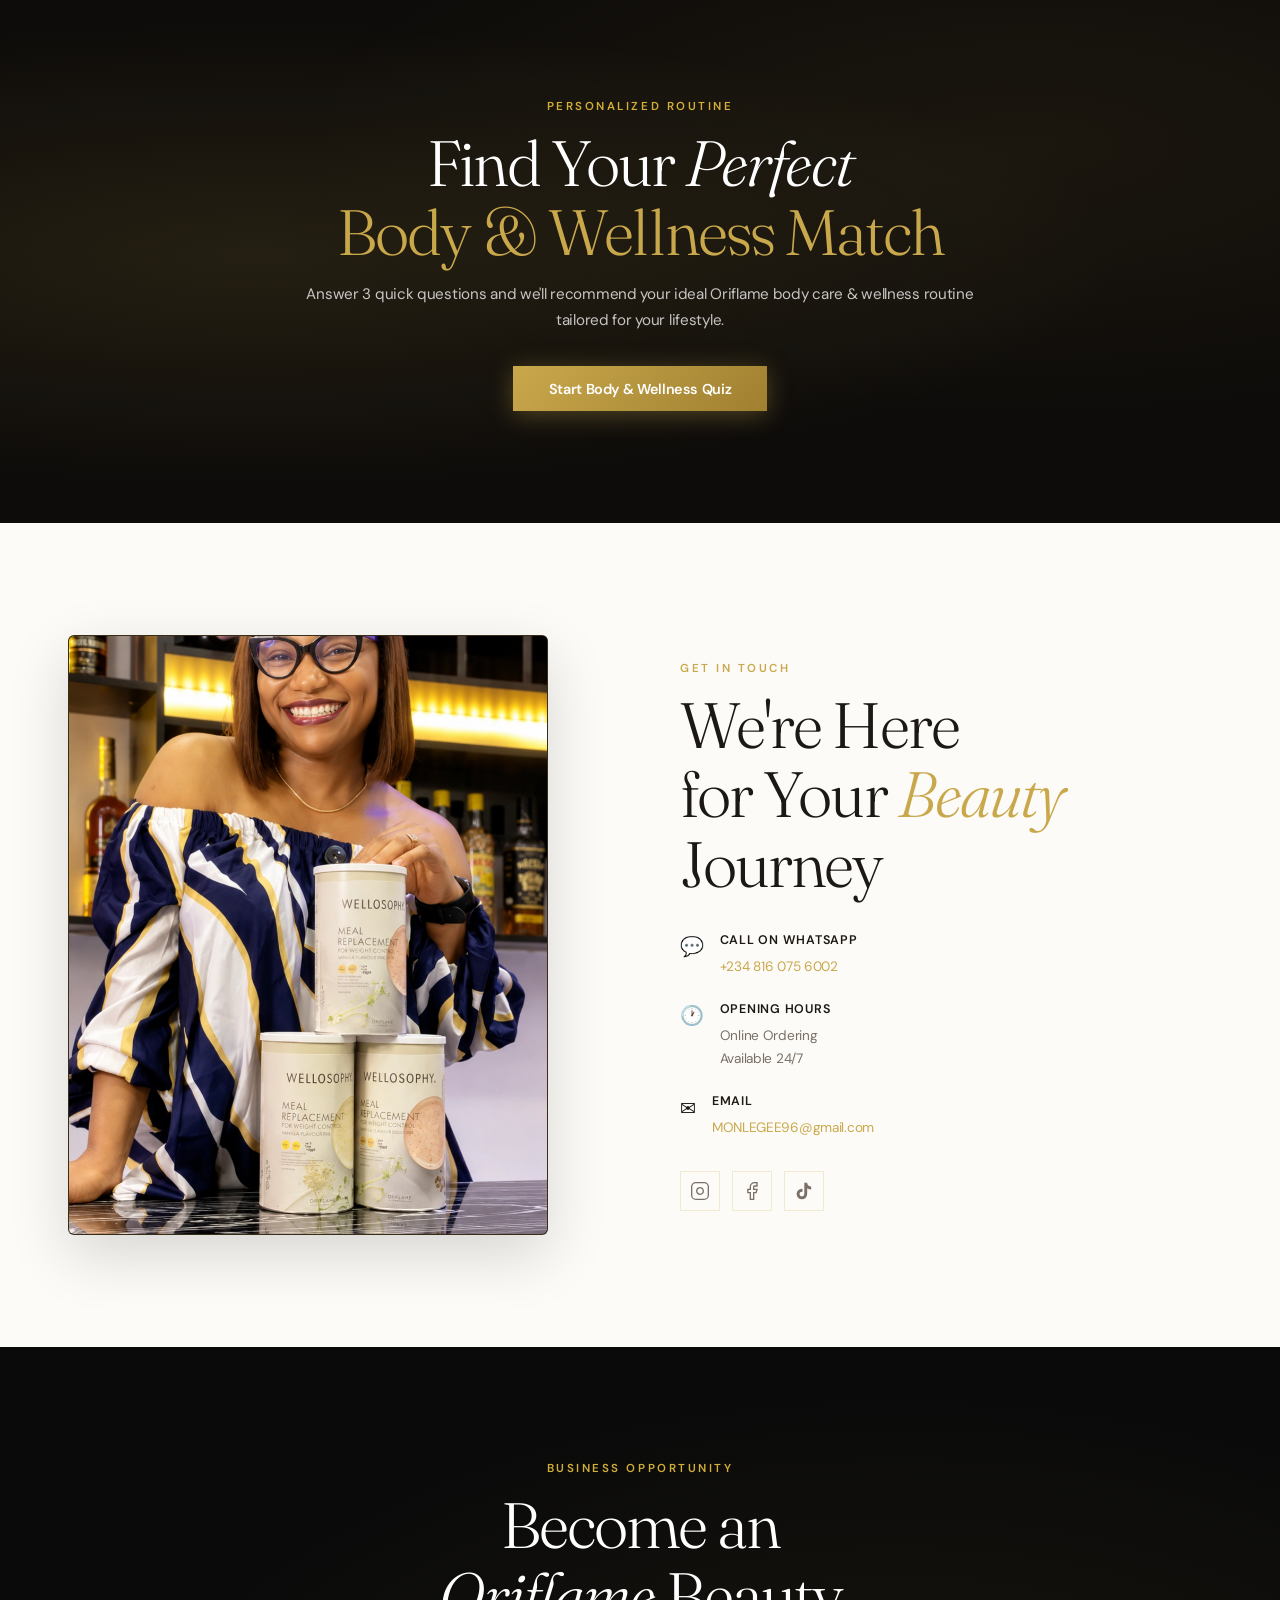
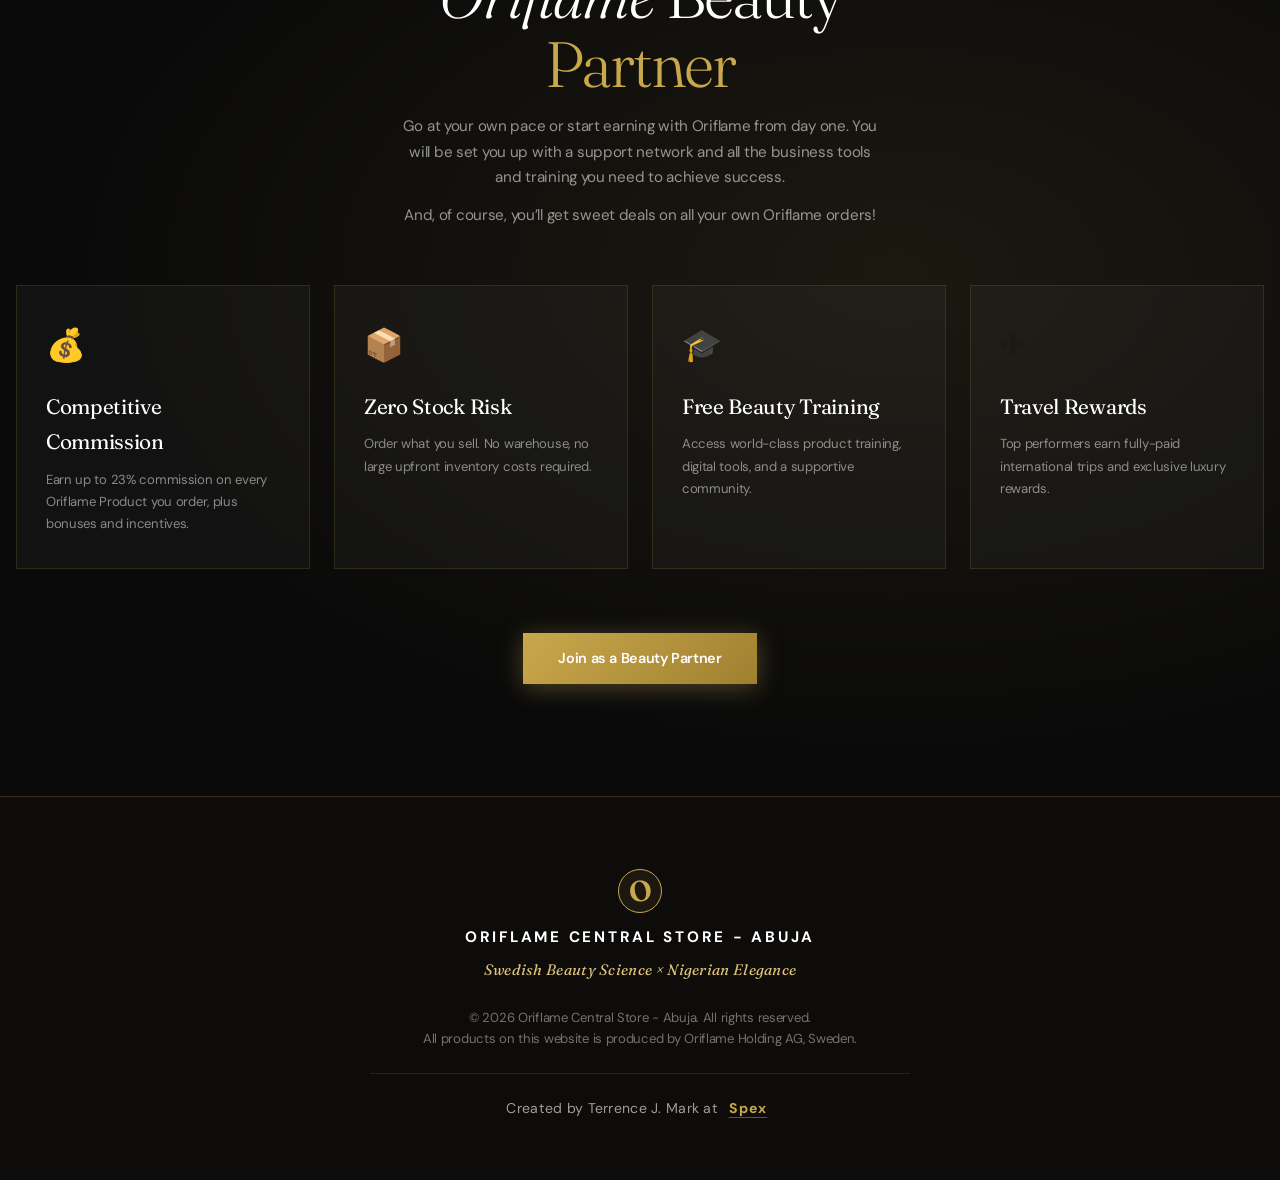
==== commit bb67719d: "Update email address to MONLEGEE96@gmail.com" ====
--- a/index.html
+++ b/index.html
@@ -595,7 +595,7 @@
               <div>
                 <strong>Email</strong>
                 <p><a
-                    href="mailto:MONLEGEE96@GMAIL.com?subject=Oriflame%20Product%20Inquiry&body=I%20would%20like%20to%20know%20more%20about%20your%20products">MONLEGEE96@GMAIL.com</a>
+                    href="mailto:MONLEGEE96@gmail.com?subject=Oriflame%20Product%20Inquiry&body=I%20would%20like%20to%20know%20more%20about%20your%20products">MONLEGEE96@gmail.com</a>
                 </p>
               </div>
             </li>
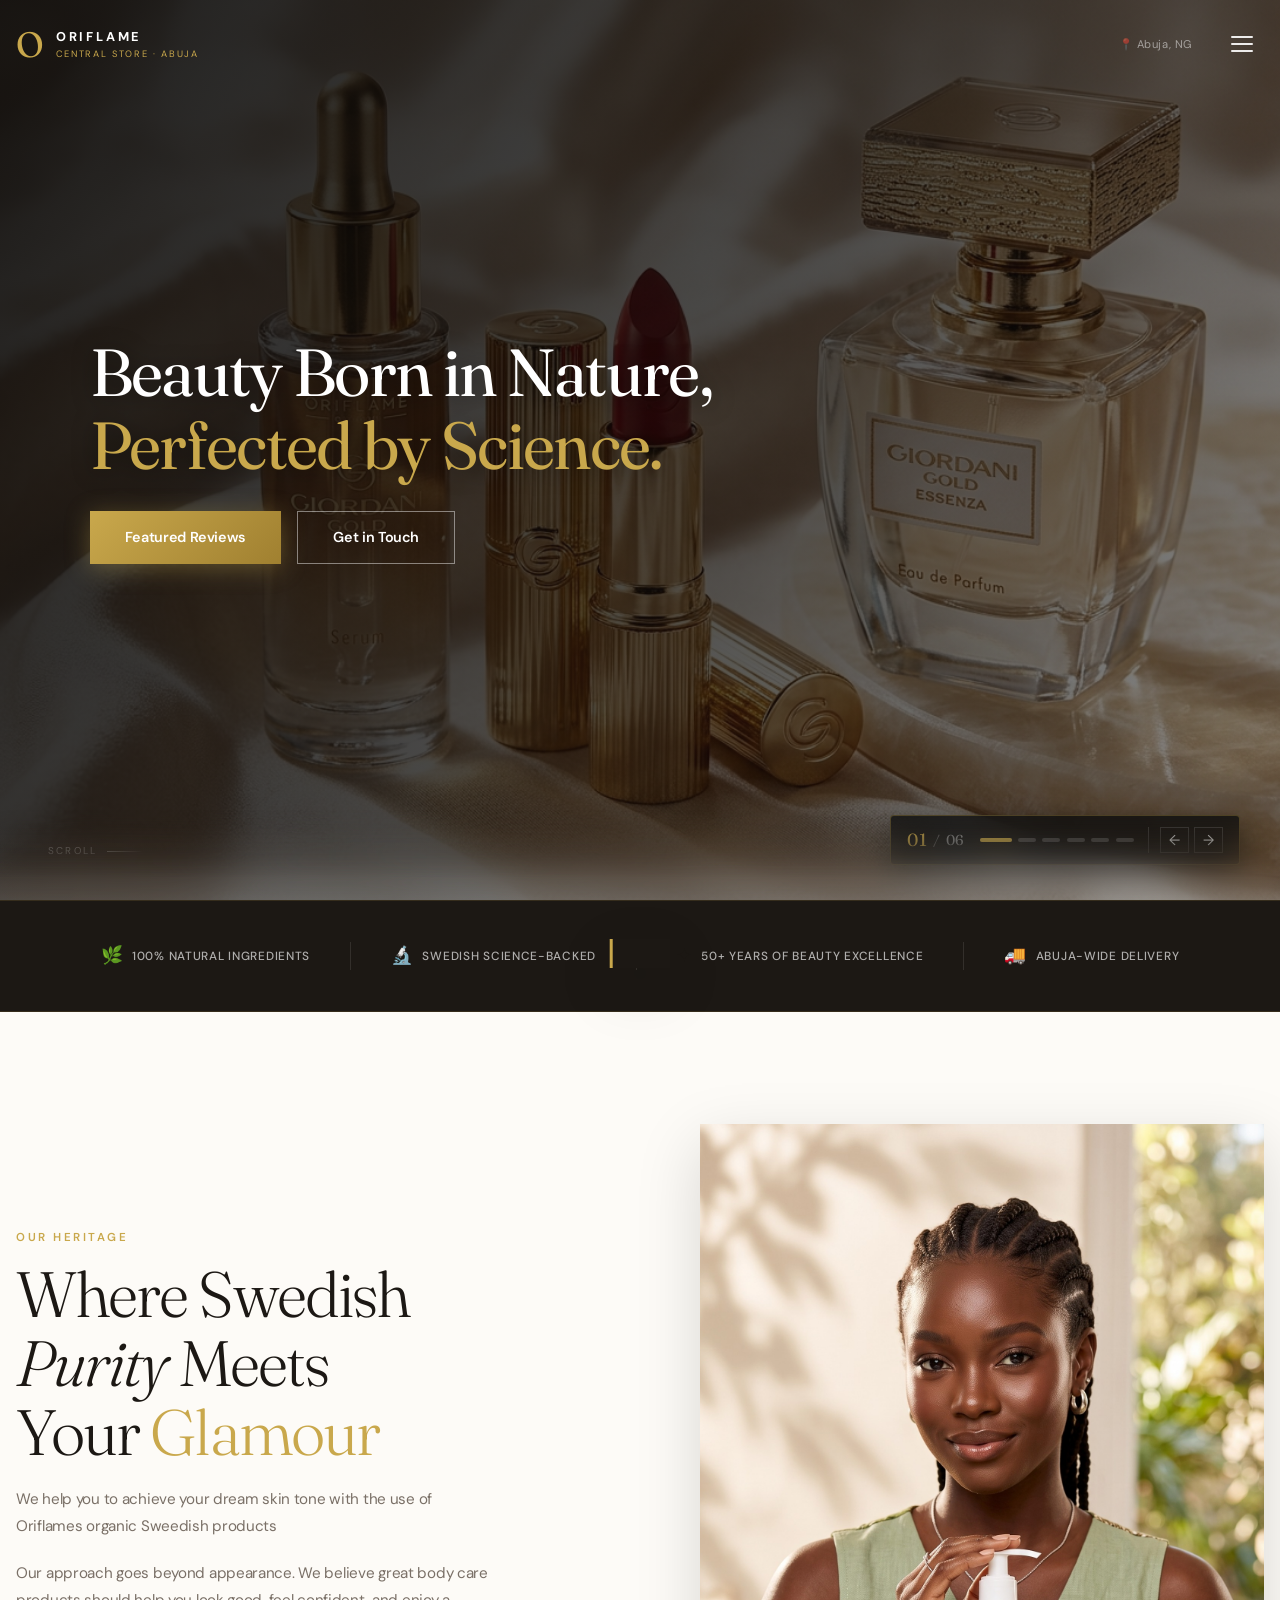
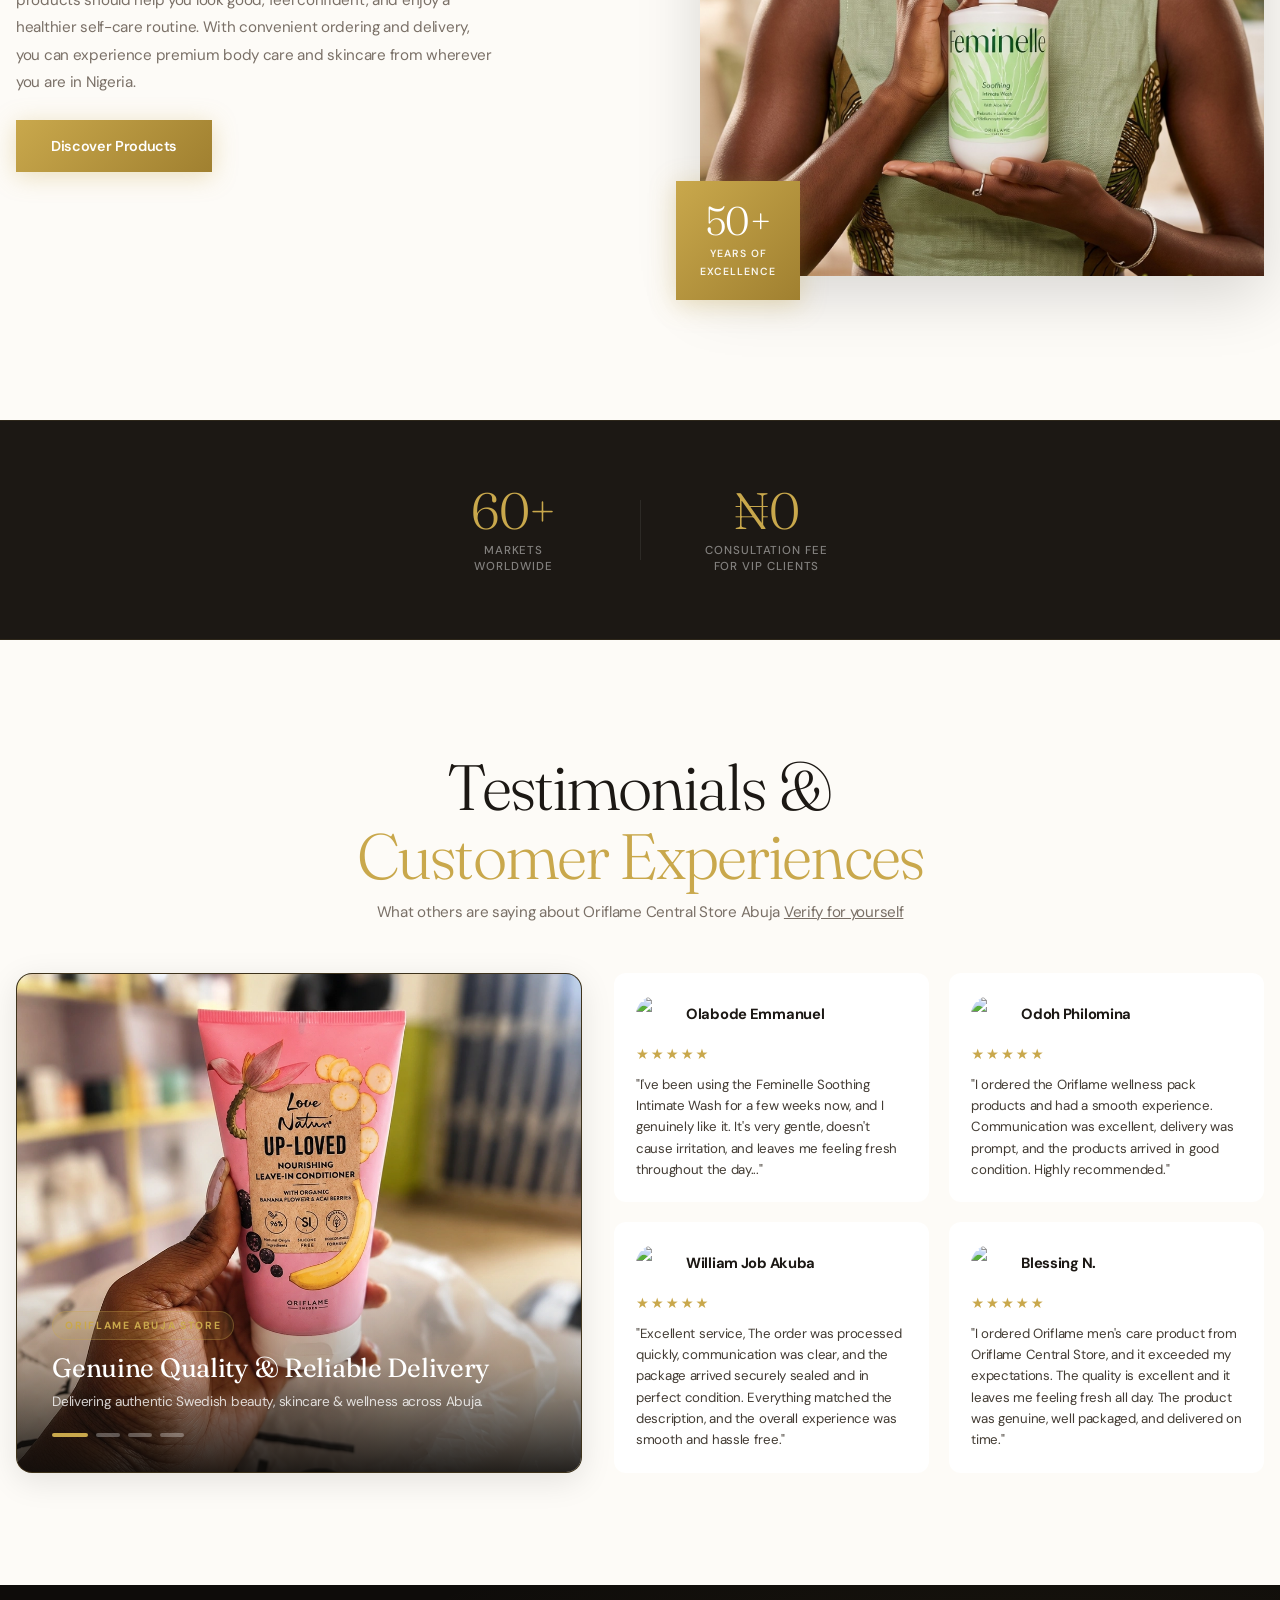
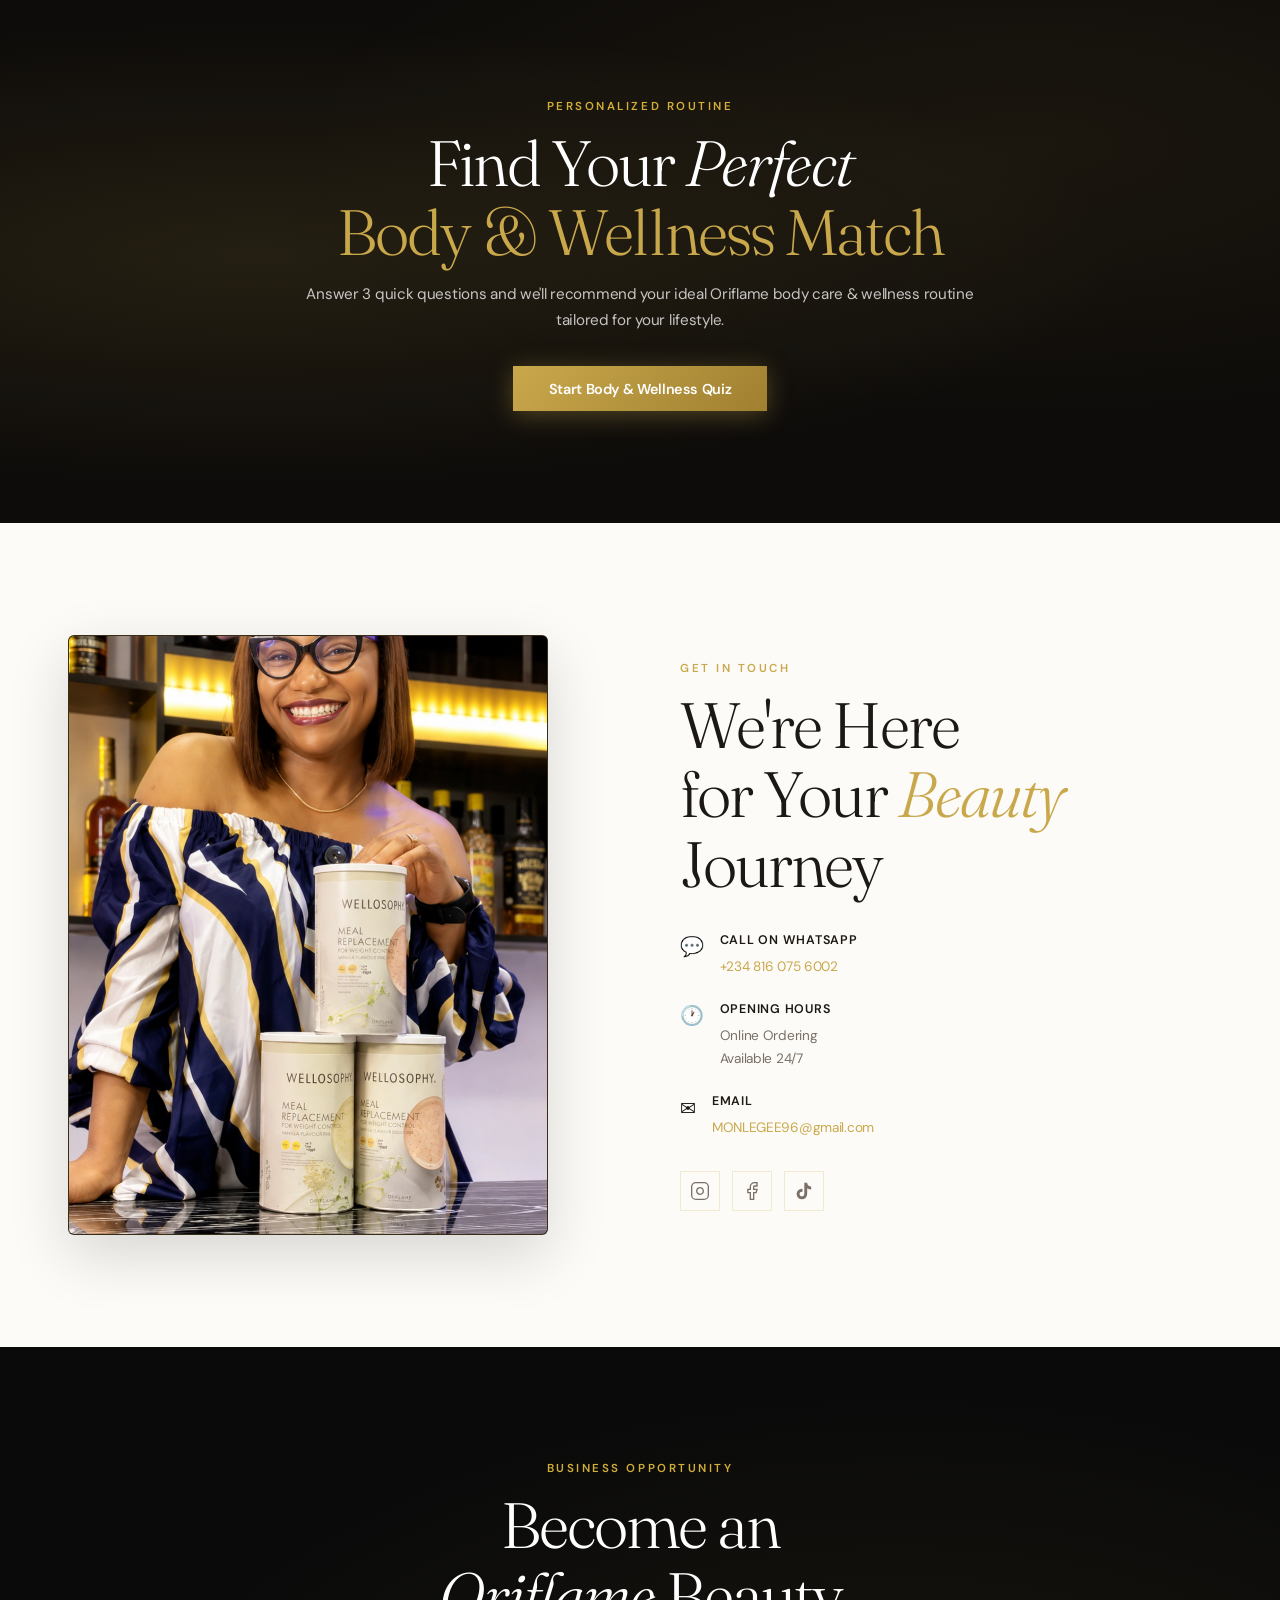
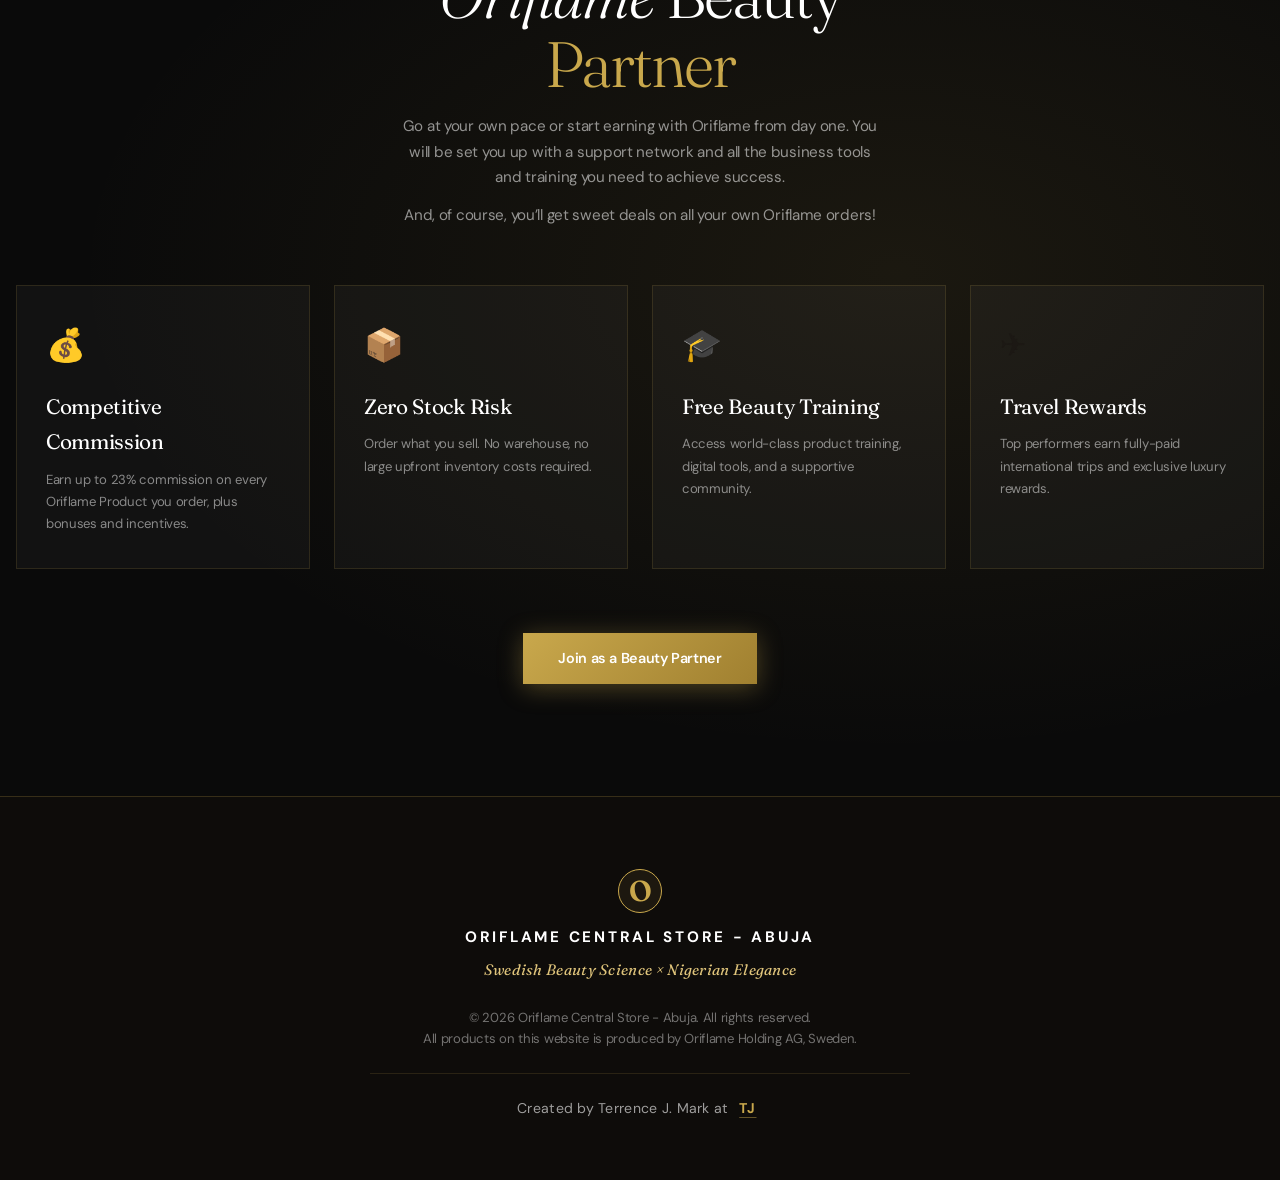
==== commit 3e6c518a: "Update footer credit link to TJ pointing to www.oriflamestore.com.ng" ====
--- a/index.html
+++ b/index.html
@@ -684,8 +684,8 @@
       </div>
       <p class="footer__legal">© 2026 Oriflame Central Store - Abuja. All rights reserved.<br />
         All products on this website is produced by Oriflame Holding AG, Sweden.</p>
-      <p class="footer__credit">Created by Terrence J. Mark at <a href="https://spex.com.ng" target="_blank"
-          rel="noopener noreferrer" class="footer__credit-link">Spex</a></p>
+      <p class="footer__credit">Created by Terrence J. Mark at <a href="https://www.oriflamestore.com.ng" target="_blank"
+          rel="noopener noreferrer" class="footer__credit-link">TJ</a></p>
     </div>
   </footer>
 
@@ -699,7 +699,6 @@
       <path
         d="M12 0C5.373 0 0 5.373 0 12c0 2.134.558 4.133 1.535 5.865L.057 23.998l6.305-1.655A11.954 11.954 0 0012 24c6.627 0 12-5.373 12-12S18.627 0 12 0zm0 21.818a9.794 9.794 0 01-4.99-1.368l-.358-.213-3.742.981.999-3.645-.234-.374A9.786 9.786 0 012.182 12C2.182 6.57 6.57 2.182 12 2.182S21.818 6.57 21.818 12 17.43 21.818 12 21.818z" />
     </svg>
-    <span class="floating-wa-btn__label">Chat Support</span>
   </a>
 
   <!-- ═══════ BOTTOM BLUR BAR ═══════ -->
--- a/styles.css
+++ b/styles.css
@@ -2485,11 +2485,12 @@
   z-index: 10000;
   display: flex;
   align-items: center;
-  gap: 0.6rem;
+  justify-content: center;
+  width: 56px;
+  height: 56px;
   background: #25D366;
   color: #fff;
-  padding: 0.75rem 1.25rem 0.75rem 0.9rem;
-  border-radius: 50px;
+  border-radius: 50%;
   box-shadow: 0 8px 24px rgba(37, 211, 102, 0.4), 0 4px 12px rgba(0, 0, 0, 0.2);
   transition: opacity var(--t-med), visibility var(--t-med), transform var(--t-med), box-shadow var(--t-med), background var(--t-fast);
   text-decoration: none;
@@ -2501,7 +2502,7 @@
   transform: translateY(20px) scale(0.9) !important;
 }
 .floating-wa-btn:hover {
-  transform: translateY(-4px) scale(1.03);
+  transform: translateY(-4px) scale(1.08);
   box-shadow: 0 12px 32px rgba(37, 211, 102, 0.55), 0 6px 16px rgba(0, 0, 0, 0.25);
   background: #22BF5B;
   color: #fff;
@@ -2509,7 +2510,7 @@
 .floating-wa-btn__pulse {
   position: absolute;
   inset: 0;
-  border-radius: 50px;
+  border-radius: 50%;
   box-shadow: 0 0 0 0 rgba(37, 211, 102, 0.6);
   animation: waPulse 2s infinite;
   pointer-events: none;
@@ -2519,26 +2520,16 @@
   70% { box-shadow: 0 0 0 16px rgba(37, 211, 102, 0); }
   100% { box-shadow: 0 0 0 0 rgba(37, 211, 102, 0); }
 }
-.floating-wa-btn__label {
-  font-family: var(--ff-sans);
-  font-size: 0.82rem;
-  font-weight: 700;
-  letter-spacing: 0.04em;
-  white-space: nowrap;
-}
 @media (max-width: 768px) {
   .floating-wa-btn {
     bottom: 1.1rem;
     right: 1.1rem;
-    padding: 0.65rem 1.1rem 0.65rem 0.85rem;
-    border-radius: 50px;
-  }
-  .floating-wa-btn__label {
-    display: inline-block;
-    font-size: 0.76rem;
+    width: 50px;
+    height: 50px;
+    border-radius: 50%;
   }
   .floating-wa-btn__pulse {
-    border-radius: 50px;
+    border-radius: 50%;
   }
 }
 
